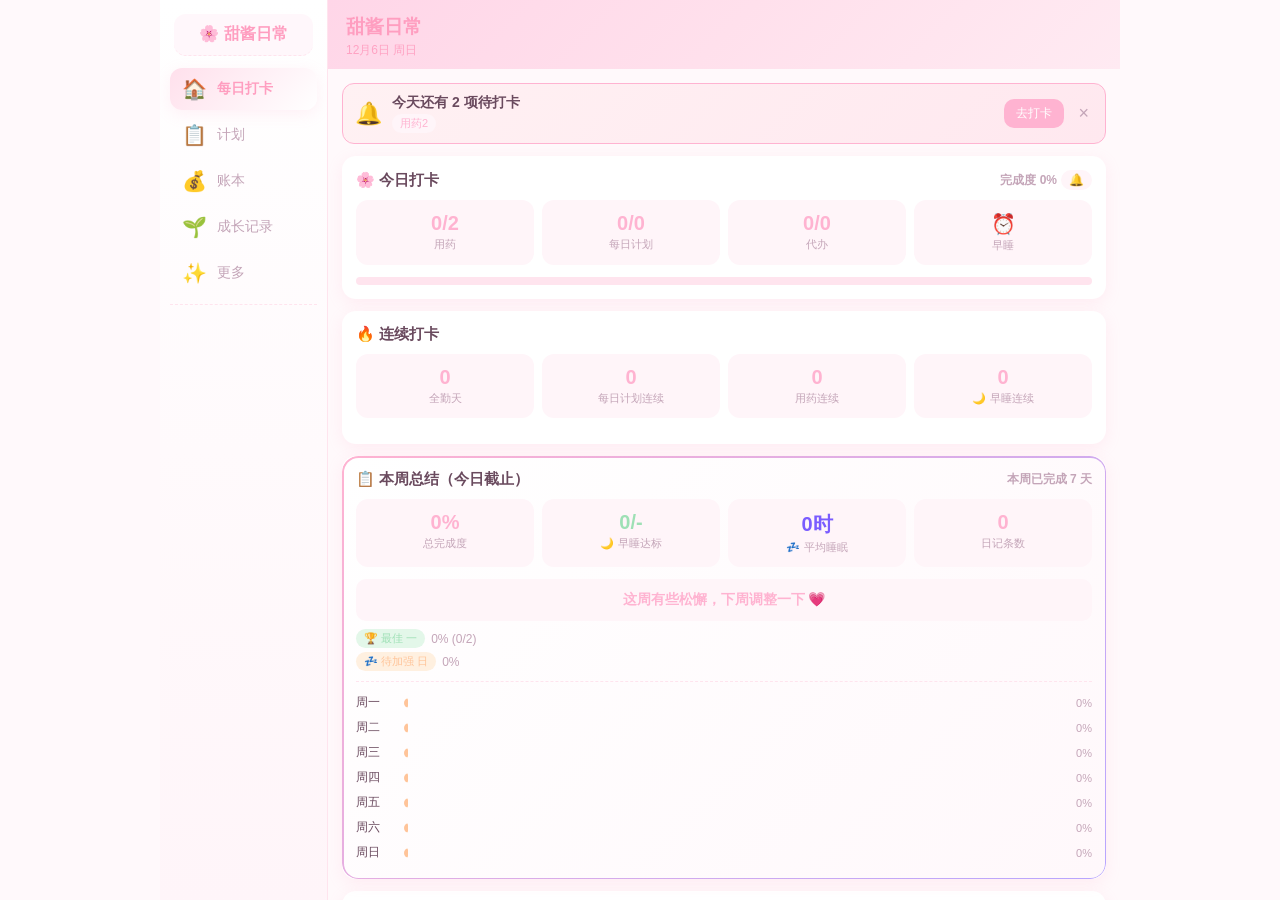
==== index.html @ 6d1933c9 "添加甜酱日常应用" ====
<!DOCTYPE html>
<html lang="zh-CN">
<head>
  <meta charset="UTF-8" />
  <meta name="viewport" content="width=device-width, initial-scale=1.0, maximum-scale=1.0, user-scalable=no, viewport-fit=cover" />
  <meta name="theme-color" content="#ff8fab" />
  <meta name="description" content="甜酱的日常记录：打卡、计划、记账、宝宝成长、出门清单、体重、衣物消耗品" />
  <link rel="manifest" href="data:application/manifest+json,eyJuYW1lIjogIueUnOmFseaXpeW4uCIsICJzaG9ydF9uYW1lIjogIueUnOmFsSIsICJkZXNjcmlwdGlvbiI6ICLnlJzphbHnmoTml6XluLjorrDlvZXvvJrmiZPljaHjgIHorqHliJLjgIHorrDotKbjgIHlrp3lrp3miJDplb/[base64]" />
  <meta name="apple-mobile-web-app-capable" content="yes" />
  <meta name="apple-mobile-web-app-status-bar-style" content="default" />
  <meta name="apple-mobile-web-app-title" content="甜酱日常" />
  <link rel="apple-touch-icon" href="[data-uri]" />
  <link rel="icon" type="image/png" sizes="32x32" href="[data-uri]" />
  <link rel="icon" type="image/png" sizes="192x192" href="[data-uri]" />
  <title>甜酱日常</title>
  <style>
:root {
  --pink: #ffb3d1;
  --pink-deep: #ff9ec0;
  --pink-light: #ffe0ec;
  --pink-soft: #fff5f9;
  --pink-mint: #fff7fb;
  --cream: #fff9fb;
  --text: #6a4a5e;
  --text-light: #c4a5b8;
  --border: #ffe4ee;
  --green: #9ee0b5;
  --orange: #ffc499;
  --red: #ffa6b4;
  --shadow: 0 4px 16px rgba(255, 158, 192, 0.14);
}

* {
  margin: 0;
  padding: 0;
  box-sizing: border-box;
  -webkit-tap-highlight-color: transparent;
}

html, body {
  height: 100%;
  font-family: -apple-system, BlinkMacSystemFont, "PingFang SC", "Microsoft YaHei", sans-serif;
  background: var(--cream);
  color: var(--text);
  font-size: 15px;
  -webkit-font-smoothing: antialiased;
}

#app {
  display: flex;
  flex-direction: row;
  height: 100vh;
  max-width: 960px;
  margin: 0 auto;
  background: var(--cream);
  position: relative;
}

/* 左侧导航 */
.side-nav {
  width: 168px;
  flex-shrink: 0;
  background: linear-gradient(180deg, #fff 0%, var(--pink-soft) 100%);
  border-right: 1px solid var(--border);
  display: flex;
  flex-direction: column;
  padding: 14px 10px 10px;
  overflow-y: auto;
}
.side-nav .nav-brand {
  font-size: 16px;
  font-weight: 700;
  color: var(--pink-deep);
  text-align: center;
  padding: 6px 0 12px;
  border-bottom: 1px dashed var(--border);
  margin-bottom: 8px;
  background: var(--pink-mint);
  border-radius: 12px;
  margin: 0 4px 12px;
  padding: 10px 6px;
}
.nav-item {
  background: none;
  border: none;
  padding: 11px 12px;
  display: flex;
  align-items: center;
  gap: 10px;
  color: var(--text-light);
  cursor: pointer;
  font-size: 14px;
  font-weight: 500;
  border-radius: 12px;
  transition: all 0.2s;
  text-align: left;
  width: 100%;
  margin-bottom: 4px;
}
.nav-item .nav-icon {
  font-size: 20px;
  line-height: 1;
  flex-shrink: 0;
}
.nav-item .nav-label { flex: 1; }
.nav-item:active { background: var(--pink-mint); }
.nav-item.active {
  color: var(--pink-deep);
  background: linear-gradient(135deg, var(--pink-light), #fff);
  box-shadow: var(--shadow);
  font-weight: 600;
}

/* 左侧二级导航（子目录） */
.sub-nav {
  margin-top: 6px;
  padding-top: 8px;
  border-top: 1px dashed var(--border);
}
.sub-nav-title {
  font-size: 10px;
  color: var(--text-light);
  padding: 4px 12px 6px;
  letter-spacing: 0.5px;
}
.sub-nav-item {
  background: none;
  border: none;
  padding: 8px 12px 8px 24px;
  display: flex;
  align-items: center;
  gap: 8px;
  color: var(--text-light);
  cursor: pointer;
  font-size: 13px;
  border-radius: 10px;
  transition: all 0.2s;
  text-align: left;
  width: 100%;
  margin-bottom: 2px;
}
.sub-nav-item .sn-icon { font-size: 16px; flex-shrink: 0; }
.sub-nav-item:active { background: var(--pink-mint); }
.sub-nav-item.active {
  color: var(--pink-deep);
  background: var(--pink-soft);
  font-weight: 600;
}
@media (max-width: 560px) {
  .sub-nav-item { flex-direction: column; padding: 6px 2px; font-size: 9px; text-align: center; justify-content: center; gap: 2px; }
  .sub-nav-item .sn-icon { font-size: 18px; }
}

/* 右侧主区 */
.main-wrap {
  flex: 1;
  display: flex;
  flex-direction: column;
  min-width: 0;
}

/* 顶部 */
.top-bar {
  padding: 14px 18px 10px;
  background: linear-gradient(135deg, #ffd6e8 0%, #ffe0ec 50%, #ffeaf2 100%);
  color: var(--pink-deep);
  flex-shrink: 0;
}
.top-bar h1 {
  font-size: 19px;
  font-weight: 600;
}
.top-bar .date {
  font-size: 12px;
  opacity: 0.92;
  margin-top: 2px;
}

/* 内容区 */
#content {
  flex: 1;
  overflow-y: auto;
  padding: 14px 14px 24px;
  -webkit-overflow-scrolling: touch;
}

/* 窄屏：左侧导航收窄为图标条 */
@media (max-width: 560px) {
  #app { flex-direction: row; }
  .side-nav { width: 64px; padding: 12px 6px; }
  .side-nav .nav-brand { font-size: 11px; padding: 8px 2px; }
  .nav-item { flex-direction: column; gap: 3px; padding: 8px 2px; font-size: 10px; text-align: center; justify-content: center; }
  .nav-item .nav-icon { font-size: 22px; }
  .nav-item .nav-label { width: 100%; text-align: center; font-size: 10px; }
}

/* 通用卡片 */
.card {
  background: #fff;
  border-radius: 14px;
  padding: 14px;
  margin-bottom: 12px;
  box-shadow: var(--shadow);
}
.card-title {
  font-size: 15px;
  font-weight: 600;
  margin-bottom: 10px;
  display: flex;
  align-items: center;
  justify-content: space-between;
}
.card-title .title-left {
  display: flex;
  align-items: center;
  gap: 6px;
}

/* 按钮 */
.btn {
  background: var(--pink);
  color: #fff;
  border: none;
  border-radius: 10px;
  padding: 9px 16px;
  font-size: 14px;
  cursor: pointer;
  font-weight: 500;
  transition: opacity 0.2s;
}
.btn:active { opacity: 0.8; }
.btn-sm {
  padding: 6px 12px;
  font-size: 12px;
}
.btn-ghost {
  background: var(--pink-soft);
  color: var(--pink);
}
.btn-danger {
  background: #fff0f0;
  color: var(--red);
}
.btn-block {
  width: 100%;
  padding: 11px;
  font-size: 15px;
}

/* 输入 */
.input, .select, .textarea {
  width: 100%;
  border: 1.5px solid var(--border);
  border-radius: 10px;
  padding: 9px 12px;
  font-size: 14px;
  background: #fff;
  color: var(--text);
  font-family: inherit;
}
.input:focus, .select:focus, .textarea:focus {
  outline: none;
  border-color: var(--pink);
}
.textarea { resize: none; min-height: 60px; }
.field { margin-bottom: 10px; }
.field label {
  display: block;
  font-size: 12px;
  color: var(--text-light);
  margin-bottom: 4px;
}
.row { display: flex; gap: 8px; }
.row > * { flex: 1; }

/* 打卡圆点 */
.check-grid {
  display: grid;
  grid-template-columns: repeat(2, 1fr);
  gap: 8px;
}
.check-item {
  display: flex;
  align-items: center;
  gap: 8px;
  padding: 10px;
  border-radius: 10px;
  background: var(--pink-soft);
  cursor: pointer;
  transition: background 0.2s;
}
.check-item.done {
  background: #e3f7e9;
}
.check-circle {
  width: 22px;
  height: 22px;
  border-radius: 50%;
  border: 2px solid var(--pink);
  display: flex;
  align-items: center;
  justify-content: center;
  flex-shrink: 0;
  color: #fff;
  font-size: 12px;
}
.check-item.done .check-circle {
  background: var(--green);
  border-color: var(--green);
}
.check-item .check-text {
  font-size: 13px;
}

/* 代办列表 */
.todo-item {
  display: flex;
  align-items: center;
  gap: 8px;
  padding: 9px 0;
  border-bottom: 1px solid var(--border);
}
.todo-item:last-child { border-bottom: none; }
.todo-item .checkbox {
  width: 20px;
  height: 20px;
  border-radius: 6px;
  border: 2px solid var(--border);
  flex-shrink: 0;
  cursor: pointer;
  display: flex;
  align-items: center;
  justify-content: center;
  color: #fff;
  font-size: 11px;
}
.todo-item.done .checkbox {
  background: var(--green);
  border-color: var(--green);
}
.todo-item .todo-text { flex: 1; font-size: 14px; }
.todo-item.done .todo-text {
  text-decoration: line-through;
  color: var(--text-light);
}
.todo-item .del-btn {
  background: none;
  border: none;
  color: var(--red);
  font-size: 16px;
  cursor: pointer;
  padding: 0 4px;
}

/* 统计条 */
.stat-row {
  display: flex;
  flex-wrap: wrap;
  gap: 8px;
  margin-bottom: 12px;
}
.stat-box {
  flex: 1 1 0;
  min-width: 70px;
  background: var(--pink-soft);
  border-radius: 12px;
  padding: 12px 8px;
  text-align: center;
}
.stat-box .num {
  font-size: 20px;
  font-weight: 700;
  color: var(--pink);
}
.stat-box .label {
  font-size: 11px;
  color: var(--text-light);
  margin-top: 2px;
}

/* 列表项 */
.list-item {
  position: relative;
  display: flex;
  align-items: center;
  gap: 10px;
  padding: 10px 0;
  border-bottom: 1px solid var(--border);
}
.list-item:last-child { border-bottom: none; }
.list-item img.thumb {
  width: 48px;
  height: 48px;
  border-radius: 8px;
  object-fit: cover;
  background: var(--border);
}
.list-item .item-main { flex: 1; min-width: 0; }
.list-item .item-title {
  font-size: 14px;
  font-weight: 500;
  overflow: hidden;
  text-overflow: ellipsis;
  white-space: nowrap;
}
.list-item .item-sub {
  font-size: 12px;
  color: var(--text-light);
  margin-top: 2px;
}
.list-item .item-right {
  text-align: right;
  font-size: 13px;
  font-weight: 600;
}

/* 子标签页 */
.sub-tabs {
  display: flex;
  flex-wrap: wrap;
  gap: 6px;
  margin-bottom: 12px;
  padding-bottom: 2px;
}
.sub-tab {
  background: #fff;
  border: 1.5px solid var(--border);
  border-radius: 20px;
  padding: 6px 14px;
  font-size: 13px;
  cursor: pointer;
  color: var(--text-light);
  transition: all 0.2s;
}
.sub-tab.active {
  background: var(--pink);
  color: #fff;
  border-color: var(--pink);
}

/* 空状态 */
.empty {
  text-align: center;
  padding: 30px 10px;
  color: var(--text-light);
  font-size: 13px;
}
.empty .emoji { font-size: 36px; display: block; margin-bottom: 8px; }

/* 浮动添加按钮 */
.fab {
  position: absolute;
  right: 16px;
  bottom: 20px;
  width: 50px;
  height: 50px;
  border-radius: 50%;
  background: linear-gradient(135deg, var(--pink), var(--pink-deep));
  color: #fff;
  border: none;
  font-size: 26px;
  box-shadow: 0 4px 14px rgba(255, 158, 192, 0.4);
  cursor: pointer;
  z-index: 10;
  display: flex;
  align-items: center;
  justify-content: center;
}

/* 弹窗 */
.modal-mask {
  position: fixed;
  inset: 0;
  background: rgba(0, 0, 0, 0.4);
  display: flex;
  align-items: flex-end;
  justify-content: center;
  z-index: 100;
  animation: fade 0.2s;
}
.modal {
  background: #fff;
  width: 100%;
  max-width: 480px;
  border-radius: 18px 18px 0 0;
  padding: 16px;
  max-height: 85vh;
  overflow-y: auto;
  animation: slideUp 0.25s;
}
.modal-head {
  display: flex;
  justify-content: space-between;
  align-items: center;
  margin-bottom: 12px;
}
.modal-head h3 { font-size: 16px; }
.modal-close {
  background: none;
  border: none;
  font-size: 22px;
  color: var(--text-light);
  cursor: pointer;
}
@keyframes fade { from { opacity: 0; } }
@keyframes slideUp { from { transform: translateY(100%); } }

/* 图片预览 */
.img-preview {
  width: 100%;
  border-radius: 10px;
  margin-top: 8px;
  max-height: 180px;
  object-fit: cover;
}
.img-grid {
  display: grid;
  grid-template-columns: repeat(3, 1fr);
  gap: 6px;
  margin-top: 8px;
}
.img-grid img {
  width: 100%;
  aspect-ratio: 1;
  object-fit: cover;
  border-radius: 8px;
}

/* 利润标签 */
.profit-pos { color: var(--green); }
.profit-neg { color: var(--red); }

/* 进度条 */
.progress-bar {
  height: 8px;
  background: var(--border);
  border-radius: 4px;
  overflow: hidden;
  margin-top: 6px;
}
.progress-fill {
  height: 100%;
  background: linear-gradient(90deg, var(--pink), #ffb3c6);
  border-radius: 4px;
  transition: width 0.3s;
}

/* 消耗品数量 */
.stock-low { color: var(--orange); }
.stock-empty { color: var(--red); }

/* 章节标题 */
.section-head {
  font-size: 13px;
  color: var(--text-light);
  margin: 4px 4px 8px;
  font-weight: 500;
}

/* tag */
.tag {
  display: inline-block;
  padding: 2px 8px;
  border-radius: 10px;
  font-size: 11px;
  background: var(--pink-soft);
  color: var(--pink);
}
.tag-green { background: #e3f7e9; color: var(--green); }
.tag-orange { background: #fff0e0; color: var(--orange); }
.tag-red { background: #ffe9e9; color: var(--red); }

/* 月历 */
.cal-head {
  display: flex;
  align-items: center;
  justify-content: space-between;
  margin-bottom: 12px;
}
.cal-title {
  font-size: 16px;
  font-weight: 600;
  display: flex;
  align-items: center;
}
.cal-nav {
  width: 36px;
  height: 36px;
  border-radius: 50%;
  border: 1.5px solid var(--border);
  background: #fff;
  font-size: 22px;
  color: var(--pink);
  cursor: pointer;
  line-height: 1;
  display: flex;
  align-items: center;
  justify-content: center;
}
.cal-nav:active { background: var(--pink-soft); }
.cal-grid {
  display: grid;
  grid-template-columns: repeat(7, 1fr);
  gap: 3px;
  margin-top: 8px;
}
.cal-wk {
  text-align: center;
  font-size: 11px;
  color: var(--text-light);
  padding: 4px 0;
  font-weight: 500;
}
.cal-wk:first-child,
.cal-wk:last-child {
  color: var(--pink);
}
.cal-cell {
  aspect-ratio: 1 / 1.15;
  border-radius: 8px;
  padding: 4px 5px;
  background: var(--pink-soft);
  cursor: pointer;
  display: flex;
  flex-direction: column;
  position: relative;
  overflow: hidden;
  transition: transform 0.15s;
}
.cal-cell:active { transform: scale(0.95); }
.cal-cell.empty {
  background: transparent;
  cursor: default;
}
.cal-cell.empty:active { transform: none; }
.cal-cell.today {
  background: var(--pink);
}
.cal-cell.today .cal-date { color: #fff; font-weight: 700; }
.cal-cell.today .cal-preview { color: rgba(255, 255, 255, 0.9); }
.cal-cell.today .cal-count { color: rgba(255, 255, 255, 0.95); }
.cal-cell.has-rec {
  box-shadow: inset 0 0 0 1.5px var(--pink);
}
.cal-cell.today.has-rec {
  box-shadow: inset 0 0 0 1.5px #fff;
}
.cal-date {
  font-size: 12px;
  font-weight: 600;
  color: var(--text);
}
.cal-preview {
  font-size: 10px;
  color: var(--text-light);
  margin-top: 2px;
  line-height: 1.2;
  overflow: hidden;
  text-overflow: ellipsis;
  display: -webkit-box;
  -webkit-line-clamp: 2;
  -webkit-box-orient: vertical;
}
.cal-count {
  position: absolute;
  bottom: 3px;
  right: 4px;
  font-size: 9px;
  color: var(--pink);
  background: rgba(255, 255, 255, 0.85);
  padding: 1px 5px;
  border-radius: 8px;
}
.cal-count.todo { color: var(--orange); }

/* 月历一览：日期小徽章 */
.cal-day-badge {
  width: 32px;
  height: 32px;
  border-radius: 50%;
  background: var(--pink);
  color: #fff;
  display: flex;
  align-items: center;
  justify-content: center;
  font-size: 13px;
  font-weight: 700;
  flex-shrink: 0;
}

/* ============ 图表 ============ */
.week-chart {
  margin-top: 12px;
}
.chart-grid {
  display: grid;
  grid-template-columns: repeat(7, 1fr);
  align-items: end;
  gap: 4px;
  padding: 8px 0 4px;
  min-height: 180px;
}
.chart-col {
  display: flex;
  flex-direction: column;
  align-items: center;
  gap: 3px;
}
.chart-bar-wrap {
  width: 100%;
  height: 130px;
  background: var(--bg);
  border-radius: 6px;
  display: flex;
  align-items: flex-end;
  justify-content: center;
  padding: 2px;
  overflow: hidden;
}
.chart-bar {
  width: 70%;
  background: linear-gradient(180deg, var(--pink) 0%, #ffb3c6 100%);
  border-radius: 5px 5px 3px 3px;
  min-height: 3px;
  transition: height 0.4s;
}
.chart-pct {
  font-size: 10px;
  font-weight: 600;
  line-height: 1;
}
.chart-label {
  font-size: 11px;
  color: var(--text);
  text-align: center;
  line-height: 1.2;
  font-weight: 500;
}
.chart-label span {
  color: var(--text-light);
  font-weight: 400;
  font-size: 10px;
}
.chart-legend {
  display: flex;
  flex-wrap: wrap;
  gap: 10px;
  margin-top: 10px;
  padding: 8px 4px 0;
  border-top: 1px dashed var(--border);
}
.legend-item {
  display: flex;
  align-items: center;
  gap: 5px;
  font-size: 11px;
  color: var(--text-light);
}
.legend-item i {
  width: 10px;
  height: 10px;
  border-radius: 3px;
  display: inline-block;
}
/* 周详细进度 */
.week-detail {
  margin-top: 14px;
  padding-top: 10px;
  border-top: 1px solid var(--border);
}
.wd-row {
  display: flex;
  align-items: center;
  gap: 8px;
  padding: 6px 0;
}
.wd-date {
  width: 72px;
  font-size: 12px;
  color: var(--text-light);
  flex-shrink: 0;
}
.wd-bars {
  flex: 1;
  display: flex;
  flex-direction: column;
  gap: 3px;
}
.wd-seg {
  position: relative;
  height: 14px;
  background: var(--bg);
  border-radius: 4px;
  overflow: visible;
}
.wd-seg i {
  position: absolute;
  left: 0;
  top: 0;
  height: 100%;
  display: block;
  border-radius: 4px;
  min-width: 8px;
  opacity: 0.85;
}
.wd-seg span {
  position: absolute;
  left: 100%;
  top: -1px;
  font-size: 10px;
  color: var(--text-light);
  padding-left: 6px;
  white-space: nowrap;
  line-height: 16px;
}

/* ============ 提醒条 ============ */
.remind-banner {
  background: linear-gradient(135deg, #fff1f3, #ffe8ef);
  border: 1.5px solid var(--pink);
  border-radius: 12px;
  padding: 10px 12px;
  margin-bottom: 12px;
  animation: bannerIn 0.35s ease;
}
@keyframes bannerIn {
  from { transform: translateY(-8px); opacity: 0; }
  to { transform: translateY(0); opacity: 1; }
}
.remind-head {
  display: flex;
  align-items: center;
  gap: 10px;
}
.remind-icon {
  font-size: 22px;
  flex-shrink: 0;
}
.remind-txt {
  flex: 1;
  font-size: 13px;
  color: var(--text);
  min-width: 0;
}
.remind-txt b {
  font-size: 14px;
}

/* ============ 早睡卡片 ============ */
.sleep-card {
  background: linear-gradient(135deg, #fff 0%, #f9f5ff 100%);
}
.sleep-row {
  display: grid;
  grid-template-columns: 1fr auto 1fr;
  gap: 8px;
  align-items: center;
  margin: 6px 0 12px;
}
.sleep-box {
  background: var(--bg);
  border-radius: 12px;
  padding: 12px 8px;
  text-align: center;
  border: 1.5px solid var(--border);
}
.sleep-box.sleep-good {
  background: #e9f9ef;
  border-color: var(--green);
}
.sleep-box.sleep-bad {
  background: #ffebeb;
  border-color: var(--red);
}
.sleep-box.sleep-empty {
  background: repeating-linear-gradient(135deg, var(--bg), var(--bg) 6px, #fff4fa 6px, #fff4fa 12px);
  border-style: dashed;
}
.sleep-label {
  font-size: 11px;
  color: var(--text-light);
}
.sleep-time {
  font-size: 24px;
  font-weight: 700;
  color: var(--pink);
  letter-spacing: 0.5px;
  margin: 2px 0;
  font-variant-numeric: tabular-nums;
}
.sleep-good .sleep-time { color: var(--green); }
.sleep-bad .sleep-time { color: var(--red); }
.sleep-empty .sleep-time { color: var(--text-light); font-size: 16px; font-weight: 500; }
.sleep-sub {
  font-size: 11px;
  color: var(--text-light);
}
.sleep-arrow {
  color: var(--pink);
  font-size: 20px;
  font-weight: 700;
}
.sleep-actions {
  display: flex;
  flex-wrap: wrap;
  gap: 6px;
  justify-content: center;
}
.sleep-streak {
  margin-top: 12px;
  padding: 10px;
  background: linear-gradient(135deg, #f4efff, #fff1f3);
  border-radius: 10px;
  text-align: center;
  font-size: 13px;
  font-weight: 600;
  color: #7a5cff;
}
.section-head {
  font-size: 12px;
  color: var(--text-light);
  margin: 10px 2px 6px;
  font-weight: 600;
  padding-left: 4px;
  border-left: 3px solid var(--pink);
}

/* ============ Toast ============ */
#toastBox {
  position: fixed;
  left: 50%;
  top: 90px;
  transform: translateX(-50%);
  z-index: 99999;
  display: flex;
  flex-direction: column;
  gap: 6px;
  pointer-events: none;
}
.toast {
  background: rgba(0,0,0,0.78);
  color: #fff;
  padding: 10px 18px;
  border-radius: 999px;
  font-size: 13px;
  box-shadow: 0 6px 18px rgba(0,0,0,0.18);
  animation: toastIn 0.28s ease;
  white-space: nowrap;
}
.toast.toast-out {
  animation: toastOut 0.3s forwards;
}
@keyframes toastIn {
  from { opacity: 0; transform: translateY(-6px); }
  to { opacity: 1; transform: translateY(0); }
}
@keyframes toastOut {
  to { opacity: 0; transform: translateY(-6px); }
}

/* select 样式 */
.select {
  width: 100%;
  border: 1.5px solid var(--border);
  border-radius: 10px;
  padding: 9px 12px;
  background: #fff;
  font-size: 14px;
  outline: none;
  -webkit-appearance: none;
}

/* ============ 周总结卡片 ============ */
.week-summary-card {
  background: linear-gradient(135deg, #fff 0%, #fff8fb 100%);
  position: relative;
}
.week-summary-card::before {
  content: '';
  position: absolute;
  inset: 0;
  border-radius: 16px;
  padding: 1.5px;
  background: linear-gradient(135deg, var(--pink), #b7a6ff);
  -webkit-mask: linear-gradient(#fff 0 0) content-box, linear-gradient(#fff 0 0);
  -webkit-mask-composite: xor;
  mask-composite: exclude;
  pointer-events: none;
}
.week-praise {
  text-align: center;
  padding: 12px 8px;
  margin: 8px 0;
  font-size: 14px;
  font-weight: 600;
  color: var(--pink);
  background: var(--pink-soft);
  border-radius: 10px;
}
.week-best, .week-worst {
  font-size: 12px;
  margin: 4px 0;
  display: flex;
  align-items: center;
  gap: 6px;
  color: var(--text-light);
}
.week-rank-list {
  margin-top: 10px;
  padding-top: 8px;
  border-top: 1px dashed var(--border);
}
.wr-item {
  display: flex;
  align-items: center;
  gap: 8px;
  padding: 4px 0;
}
.wr-wd {
  width: 40px;
  font-size: 12px;
  color: var(--text);
  flex-shrink: 0;
}
.wr-bar-wrap {
  flex: 1;
  height: 10px;
  background: var(--bg);
  border-radius: 5px;
  overflow: hidden;
}
.wr-bar {
  height: 100%;
  border-radius: 5px;
  transition: width 0.4s;
  min-width: 4px;
}
.wr-pct {
  width: 38px;
  text-align: right;
  font-size: 11px;
  color: var(--text-light);
  font-variant-numeric: tabular-nums;
}

/* ============ 图片预览容器 ============ */
.img-preview {
  min-height: 0;
}
.img-preview:empty { display: none; }
.img-preview img {
  width: 100%;
  max-height: 200px;
  object-fit: contain;
  border-radius: 10px;
  border: 1px solid var(--border);
}

/* ============ 消耗品按地点分组 ============ */
.loc-group {
  margin-bottom: 14px;
}
.loc-group:last-child { margin-bottom: 0; }
.loc-head {
  font-size: 13px;
  font-weight: 600;
  color: var(--text);
  padding: 8px 10px;
  background: var(--pink-soft);
  border-radius: 10px;
  margin-bottom: 6px;
  display: flex;
  align-items: center;
  gap: 6px;
}
.loc-count {
  font-size: 11px;
  font-weight: 400;
  color: var(--text-light);
}

/* ============ 拉屎记录月历 ============ */
.poop-card { background: linear-gradient(135deg, #fff 0%, #fffaf0 100%); }
.poop-quick {
  margin: 10px 0;
  padding: 10px;
  background: var(--pink-soft);
  border-radius: 12px;
}
.poop-today-info {
  font-size: 13px;
  color: var(--text);
  margin-bottom: 8px;
  text-align: center;
  font-weight: 500;
}
.poop-cell {
  background: #fff8e8;
}
.poop-cell.has-rec {
  box-shadow: inset 0 0 0 1.5px var(--orange);
}
.poop-cell.today.has-rec {
  box-shadow: inset 0 0 0 1.5px #fff;
}
.poop-shape-mini {
  font-size: 12px;
  text-align: center;
  margin-top: 1px;
}

/* 三宫格统计行兼容 */
.stat-row .stat-box .num { word-break: break-all; }

/* ============ 体重记录 ============ */
.weight-today-diff {
  display: flex;
  align-items: center;
  gap: 10px;
  padding: 10px 12px;
  background: var(--pink-soft);
  border-radius: 12px;
  margin: 8px 0;
  font-size: 13px;
  font-weight: 500;
}
.weight-today-diff .diff-hint {
  font-size: 11px;
  color: var(--text-light);
  font-weight: 400;
  margin-left: auto;
}
.weight-day-row {
  display: flex;
  align-items: center;
  gap: 8px;
  padding: 10px 0;
  border-bottom: 1px solid var(--border);
  flex-wrap: wrap;
}
.weight-day-row:last-child { border-bottom: none; }
.wd-date {
  font-size: 13px;
  font-weight: 600;
  color: var(--text);
  width: 100%;
  margin-bottom: 4px;
}
.wd-vals {
  display: flex;
  align-items: center;
  gap: 8px;
  flex: 1;
  flex-wrap: wrap;
}
.wd-val {
  font-size: 13px;
  padding: 3px 8px;
  border-radius: 8px;
  background: var(--pink-mint);
  color: var(--text);
}
.wd-val.morning { background: #fff4e0; color: #b8761a; }
.wd-val.evening { background: #f0e8fb; color: #7b4ca0; }
.wd-diff { font-size: 13px; font-weight: 600; }
.wd-note { font-size: 11px; color: var(--text-light); width: 100%; }
.wd-del { display: flex; gap: 4px; }

/* 体重曲线图 */
.weight-chart {
  margin: 10px 0;
  padding: 12px;
  background: var(--pink-soft);
  border-radius: 14px;
}
.chart-title {
  font-size: 14px;
  font-weight: 600;
  color: var(--pink-deep);
  margin-bottom: 8px;
}
.chart-legend {
  display: flex;
  gap: 12px;
  font-size: 11px;
  color: var(--text-light);
  margin-bottom: 6px;
}
.lg-item { display: flex; align-items: center; gap: 4px; }
.lg-dot { width: 8px; height: 8px; border-radius: 50%; display: inline-block; }
.chart-svg { width: 100%; height: auto; display: block; }
.chart-empty {
  text-align: center;
  font-size: 12px;
  color: var(--text-light);
  padding: 16px;
  background: var(--pink-soft);
  border-radius: 12px;
  margin: 8px 0;
}

/* ============ 数据管理 ============ */
.data-stats {
  display: grid;
  grid-template-columns: repeat(2, 1fr);
  gap: 8px;
}
.data-stat {
  display: flex;
  align-items: center;
  gap: 8px;
  padding: 8px 10px;
  background: var(--pink-soft);
  border-radius: 10px;
  font-size: 13px;
}
.ds-icon { font-size: 18px; flex-shrink: 0; }
.ds-label { color: var(--text-light); flex: 1; font-size: 12px; }
.ds-num { font-weight: 600; color: var(--pink-deep); font-size: 13px; }
.data-actions { display: flex; flex-direction: column; gap: 8px; margin-bottom: 10px; }
.data-tip {
  font-size: 12px;
  color: var(--text-light);
  background: var(--pink-mint);
  padding: 10px 12px;
  border-radius: 10px;
  line-height: 1.5;
}

/* ============ 突发奇想/生活tips ============ */
.tips-card.tips-sudden {
  background: linear-gradient(135deg, #fff 0%, #fff8e8 100%);
}
.tips-card.tips-life {
  background: linear-gradient(135deg, #fff 0%, #f0faf3 100%);
}
.tips-input-row {
  display: flex;
  gap: 8px;
  align-items: center;
}
.tips-input { flex: 1; }
.tips-input-row .btn { flex-shrink: 0; }
.tips-list { display: flex; flex-direction: column; gap: 8px; }
.tip-item {
  background: #fff;
  border-radius: 12px;
  padding: 12px 14px;
  box-shadow: var(--shadow);
  border-left: 3px solid var(--pink);
}
.tip-item.tip-sudden {
  border-left-color: #ffb946;
  background: linear-gradient(135deg, #fff 0%, #fffdf5 100%);
}
.tip-item.tip-life {
  border-left-color: var(--green);
  background: linear-gradient(135deg, #fff 0%, #f7fff9 100%);
}
.tip-text {
  font-size: 14px;
  color: var(--text);
  line-height: 1.5;
  margin-bottom: 8px;
  word-break: break-word;
  white-space: pre-wrap;
}
.tip-meta {
  display: flex;
  justify-content: space-between;
  align-items: center;
  font-size: 11px;
  color: var(--text-light);
}
.tip-date { opacity: 0.8; }
.tip-actions { display: flex; gap: 6px; }
.count-badge {
  font-size: 11px;
  color: var(--pink-deep);
  background: var(--pink-soft);
  padding: 2px 8px;
  border-radius: 10px;
}

/* ============ 待购物清单 ============ */
.shop-card {
  background: linear-gradient(135deg, #fff 0%, #fff5f9 100%);
}
.shop-section { margin-bottom: 12px; }
.shop-section-title {
  font-size: 13px;
  font-weight: 600;
  color: var(--pink-deep);
  margin: 8px 0 6px;
  padding-bottom: 4px;
  border-bottom: 1px dashed var(--border);
}
.shop-section.shop-done .shop-section-title { color: var(--text-light); }
.shop-group {
  margin-bottom: 8px;
  background: var(--pink-soft);
  border-radius: 10px;
  padding: 8px 10px;
}
.shop-group-head {
  display: flex;
  justify-content: space-between;
  font-size: 12px;
  font-weight: 600;
  color: var(--pink-deep);
  margin-bottom: 6px;
}
.shop-group-cnt {
  background: #fff;
  color: var(--pink);
  padding: 1px 7px;
  border-radius: 8px;
  font-size: 11px;
}
.shop-item {
  display: flex;
  align-items: center;
  gap: 8px;
  padding: 8px 10px;
  background: #fff;
  border-radius: 10px;
  margin-bottom: 6px;
}
.shop-item-done .shop-name {
  text-decoration: line-through;
  color: var(--text-light);
}
.shop-check {
  display: flex;
  align-items: center;
  gap: 8px;
  flex: 1;
  cursor: pointer;
  font-size: 14px;
}
.shop-check input[type="checkbox"] {
  width: 18px;
  height: 18px;
  accent-color: var(--pink);
  flex-shrink: 0;
}
.shop-name { color: var(--text); flex: 1; word-break: break-word; }
.shop-qty {
  font-size: 12px;
  color: var(--pink-deep);
  background: var(--pink-soft);
  padding: 1px 6px;
  border-radius: 6px;
}
.shop-shop {
  font-size: 11px;
  color: var(--text-light);
}
.shop-item-actions { display: flex; gap: 4px; flex-shrink: 0; }

/* ============ 过期提醒 ============ */
.expire-summary {
  display: flex;
  flex-wrap: wrap;
  gap: 6px;
  padding: 8px 10px;
  margin: 0 0 10px;
  background: #fffaf0;
  border-radius: 10px;
}
.exp-badge {
  padding: 4px 10px;
  border-radius: 8px;
  font-size: 12px;
  font-weight: 600;
}
.exp-badge.exp-expired {
  background: #fff0f0;
  color: var(--red);
}
.exp-badge.exp-warn {
  background: #fff4e0;
  color: #e08800;
}
.exp-tag {
  display: inline-block;
  margin-left: 6px;
  padding: 1px 6px;
  border-radius: 6px;
  font-size: 11px;
  font-weight: 600;
  vertical-align: middle;
}
.exp-tag.exp-expired {
  background: var(--red);
  color: #fff;
}
.exp-tag.exp-warn {
  background: #ffb946;
  color: #fff;
}

/* ============ 宝宝成长 图片/视频 ============ */
.baby-item {
  flex-direction: column;
  align-items: flex-start;
}
.baby-item .item-col-actions {
  position: absolute;
  top: 8px;
  right: 8px;
  display: flex;
  gap: 4px;
}
.baby-media-row {
  display: grid;
  grid-template-columns: repeat(3, 1fr);
  gap: 6px;
  margin-top: 8px;
}
.baby-media-thumb {
  position: relative;
  width: 100%;
  padding-bottom: 100%;
  border-radius: 8px;
  overflow: hidden;
  background: var(--pink-soft);
  cursor: pointer;
}
.baby-media-thumb img,
.baby-media-thumb video {
  position: absolute;
  inset: 0;
  width: 100%;
  height: 100%;
  object-fit: cover;
  display: block;
}
.baby-media-thumb.is-video::after,
.baby-media-thumb .play-overlay {
  content: '';
  position: absolute;
  inset: 0;
  display: flex;
  align-items: center;
  justify-content: center;
  font-size: 22px;
  color: #fff;
  text-shadow: 0 1px 3px rgba(0,0,0,0.35);
  pointer-events: none;
}
.play-overlay.small { font-size: 14px; }
/* 弹窗里的媒体选择 */
.media-picker {
  display: flex;
  align-items: center;
  gap: 8px;
  flex-wrap: wrap;
}
.media-pick-btn {
  display: inline-flex;
  align-items: center;
  gap: 4px;
  padding: 8px 14px;
  background: var(--pink-soft);
  color: var(--pink-deep);
  border-radius: 10px;
  font-size: 13px;
  font-weight: 500;
  cursor: pointer;
}
.media-pick-btn:active { opacity: 0.7; }
.media-tip {
  font-size: 11px;
  color: var(--text-light);
}
.media-draft-list {
  display: grid;
  grid-template-columns: repeat(4, 1fr);
  gap: 6px;
  margin-top: 8px;
}
.media-draft-item {
  position: relative;
  width: 100%;
  padding-bottom: 100%;
  border-radius: 8px;
  overflow: hidden;
  background: var(--pink-soft);
}
.media-draft-item img,
.media-draft-video-wrap video {
  position: absolute;
  inset: 0;
  width: 100%;
  height: 100%;
  object-fit: cover;
  display: block;
}
.media-draft-video-wrap {
  position: absolute;
  inset: 0;
}
.media-del-btn {
  position: absolute;
  top: 2px;
  right: 2px;
  width: 20px;
  height: 20px;
  border: none;
  background: rgba(0,0,0,0.55);
  color: #fff;
  border-radius: 50%;
  font-size: 12px;
  line-height: 1;
  cursor: pointer;
  z-index: 2;
}
/* 大图/视频预览 */
.media-view {
  position: relative;
  width: 100%;
  height: 80vh;
  display: flex;
  align-items: center;
  justify-content: center;
  background: #000;
  border-radius: 12px;
  overflow: hidden;
}
.media-view img,
.media-view video {
  max-width: 100%;
  max-height: 100%;
  object-fit: contain;
  background: #000;
}
.big-close {
  position: absolute;
  top: 10px;
  right: 10px;
  width: 36px;
  height: 36px;
  border-radius: 50%;
  background: rgba(0,0,0,0.6);
  color: #fff;
  border: none;
  font-size: 22px;
  line-height: 1;
  cursor: pointer;
  z-index: 3;
}

  </style>
</head>
<body>
  <div id="app">
    <nav class="side-nav">
      <div class="nav-brand">🌸 甜酱日常</div>
      <button class="nav-item active" data-tab="home"><span class="nav-icon">🏠</span><span class="nav-label">每日打卡</span></button>
      <button class="nav-item" data-tab="plan"><span class="nav-icon">📋</span><span class="nav-label">计划</span></button>
      <button class="nav-item" data-tab="account"><span class="nav-icon">💰</span><span class="nav-label">账本</span></button>
      <button class="nav-item" data-tab="growth"><span class="nav-icon">🌱</span><span class="nav-label">成长记录</span></button>
      <button class="nav-item" data-tab="more"><span class="nav-icon">✨</span><span class="nav-label">更多</span></button>
      <div id="subNav" class="sub-nav"></div>
    </nav>
    <div class="main-wrap">
      <header class="top-bar"><h1 id="pageTitle">甜酱日常</h1><div class="date" id="todayDate"></div></header>
      <main id="content"></main>
    </div>
  </div>
  <div id="modalRoot"></div>
  <script>
/* ========= 甜酱日常 - 数据与逻辑 ========= */

// ---------- 存储辅助 ----------
const DB = {
  get(key, def = null) {
    try {
      const v = localStorage.getItem('tj_' + key);
      return v ? JSON.parse(v) : def;
    } catch (e) { return def; }
  },
  set(key, val) {
    localStorage.setItem('tj_' + key, JSON.stringify(val));
  }
};

// ---------- 日期工具 ----------
const D = {
  today() {
    const d = new Date();
    return d.getFullYear() + '-' + String(d.getMonth() + 1).padStart(2, '0') + '-' + String(d.getDate()).padStart(2, '0');
  },
  fmt(dateStr) {
    if (!dateStr) return '';
    const d = new Date(dateStr.replace(/-/g, '/'));
    const w = ['日', '一', '二', '三', '四', '五', '六'][d.getDay()];
    return (d.getMonth() + 1) + '月' + d.getDate() + '日 周' + w;
  },
  now() { return new Date().toISOString().slice(0, 16).replace('T', ' '); },
  // 取相对今天 offset 天的日期字符串 (0=今天, -1=昨天, 1=明天)
  offset(offset) {
    const d = new Date();
    d.setDate(d.getDate() + offset);
    return d.getFullYear() + '-' + String(d.getMonth() + 1).padStart(2, '0') + '-' + String(d.getDate()).padStart(2, '0');
  },
  // 取某天是周几(数字)
  wd(dateStr) {
    const d = new Date(dateStr.replace(/-/g, '/'));
    return ['日', '一', '二', '三', '四', '五', '六'][d.getDay()];
  }
};

// ---------- 数据模型 ----------
const Store = {
  // 每日数据: { '2026-01-01': { todos:[{id,text,done}], meds:{name:bool}, routine:{rid:bool}, calories:{records:[]}, notes:[{id,text,time}] } }
  getDay(date) {
    const days = DB.get('days', {});
    return days[date] || { todos: [], meds: {}, routine: {}, calories: { records: [] }, notes: [] };
  },
  setDay(date, data) {
    const days = DB.get('days', {});
    days[date] = data;
    DB.set('days', days);
  },
  // 每周代办
  getWeekly() { return DB.get('weekly', []); },
  setWeekly(v) { DB.set('weekly', v); },
  // 每月计划
  getMonthly() { return DB.get('monthly', []); },
  setMonthly(v) { DB.set('monthly', v); },
  // 用药清单设置
  getMedList() { return DB.get('medList', ['维生素', '钙片']); },
  setMedList(v) { DB.set('medList', v); },
  // 记账
  getAccounts() { return DB.get('accounts', []); },
  setAccounts(v) { DB.set('accounts', v); },
  // 买卖差价
  getTrades() { return DB.get('trades', []); },
  setTrades(v) { DB.set('trades', v); },
  // 宝宝成长
  getBaby() { return DB.get('baby', []); },
  setBaby(v) { DB.set('baby', v); },
  // 体重: [{id, date, weight, timeOfDay:'morning'|'evening', note}]
  getWeights() { return DB.get('weights', []); },
  setWeights(v) { DB.set('weights', v); },
  getWeightsByDate(date) {
    const list = Store.getWeights().filter(w => w.date === date);
    return {
      morning: list.find(w => w.timeOfDay === 'morning'),
      evening: list.find(w => w.timeOfDay === 'evening'),
      any: list[0]
    };
  },
  // 出门清单 { name: [items] }
  getBags() { return DB.get('bags', {}); },
  setBags(v) { DB.set('bags', v); },
  // 分享
  getShares() { return DB.get('shares', []); },
  setShares(v) { DB.set('shares', v); },
  // 衣物
  getClothes() { return DB.get('clothes', []); },
  setClothes(v) { DB.set('clothes', v); },
  // 消耗品
  getConsumables() { return DB.get('consumables', []); },
  setConsumables(v) { DB.set('consumables', v); },
  // 每日固定例行事项 (要完成计划)
  getRoutine() { return DB.get('routine', []); },
  setRoutine(v) { DB.set('routine', v); },
  // 早睡目标时间 "HH:MM"，默认 23:00
  getSleepTarget() { return DB.get('sleepTarget', '23:00'); },
  setSleepTarget(v) { DB.set('sleepTarget', v); },
  // 早睡记录: [{id, date, time(入睡), wake(起床), target, achieved, duration}] 每天一条
  getSleepList() { return DB.get('sleepList', []); },
  setSleepList(v) { DB.set('sleepList', v); },
  getSleepBy(date) { return Store.getSleepList().find(s => s.date === date) || null; },
  setSleepOne(rec) {
    const list = Store.getSleepList();
    const i = list.findIndex(s => s.date === rec.date);
    if (i >= 0) list[i] = rec; else list.push(rec);
    Store.setSleepList(list);
  },
  // 宝宝睡眠: [{id, date, sleep(入睡), wake(起床), duration, note}]
  getBabySleep() { return DB.get('babySleep', []); },
  setBabySleep(v) { DB.set('babySleep', v); },
  getBabySleepBy(date) { return Store.getBabySleep().find(s => s.date === date) || null; },
  setBabySleepOne(rec) {
    const list = Store.getBabySleep();
    const i = list.findIndex(s => s.date === rec.date);
    if (i >= 0) list[i] = rec; else list.push(rec);
    Store.setBabySleep(list);
  },
  // 账本管理: [{id, name, type:'total'|'sub'}] 总账本只能一个
  getLedgers() { return DB.get('ledgers', [{ id: 'total', name: '总账本', type: 'total' }]); },
  setLedgers(v) { DB.set('ledgers', v); },
  // 拉屎记录: [{id, date, count, time, shape, color, note}] shape:1硬/2正常/3软/4稀 color:1棕/2深/3黑/4黄
  getPoops() { return DB.get('poops', []); },
  setPoops(v) { DB.set('poops', v); },
  getPoopBy(date) { return Store.getPoops().find(p => p.date === date) || null; },
  setPoopOne(rec) {
    const list = Store.getPoops();
    const i = list.findIndex(p => p.date === rec.date);
    if (i >= 0) list[i] = rec; else list.push(rec);
    Store.setPoops(list);
  },
  // 突发奇想小tips
  getTipsSudden() { return DB.get('tipsSudden', []); },
  setTipsSudden(v) { DB.set('tipsSudden', v); },
  // 生活小tips
  getTipsLife() { return DB.get('tipsLife', []); },
  setTipsLife(v) { DB.set('tipsLife', v); },
  // 待购物清单
  getShop() { return DB.get('shop', []); },
  setShop(v) { DB.set('shop', v); }
};

// ---------- 早睡辅助 ----------
// 判断实际睡觉时间 HH:MM 是否早于目标；凌晨0:00~6:00视为前一晚的延伸（即>目标通常意味着熬夜）
function isEarlySleep(targetHHMM, actualHHMM) {
  if (!actualHHMM) return false;
  const [th, tm] = targetHHMM.split(':').map(Number);
  const [ah, am] = actualHHMM.split(':').map(Number);
  const tMin = th * 60 + tm;
  let aMin = ah * 60 + am;
  // 如果实际时间在 00:00~06:00 之间，等价于前一晚的 +1440 分钟
  if (aMin < 6 * 60) aMin += 24 * 60;
  return aMin <= tMin;
}
// 连续早睡天数（从昨天开始往前数，今天可能还没睡，不算）
function sleepStreakDays() {
  const list = Store.getSleepList();
  const map = {};
  list.forEach(s => { if (s.achieved) map[s.date] = true; });
  let streak = 0;
  for (let i = -1; i > -366; i--) {
    const ds = D.offset(i);
    if (map[ds]) streak++;
    else break;
  }
  return streak;
}
// 生成默认早睡时间：如果当前时<6，那应该是昨天的记录（凌晨打卡），否则今天
function sleepDateForNow() {
  const n = new Date();
  const h = n.getHours();
  if (h < 6) return D.offset(-1); // 凌晨=前一晚
  return D.today();
}
// 当前时间 HH:MM
function nowHHMM() {
  const n = new Date();
  return String(n.getHours()).padStart(2, '0') + ':' + String(n.getMinutes()).padStart(2, '0');
}
// 计算入睡时间 sleepHHMM -> 起床时间 wakeHHMM 的睡眠时长（小时，0.5 步进）
// 假设跨夜：sleep > wake 表示跨天（例如 23:00 -> 06:30）
function sleepDurationHours(sleepHHMM, wakeHHMM) {
  if (!sleepHHMM || !wakeHHMM) return 0;
  let [sh, sm] = sleepHHMM.split(':').map(Number);
  let [wh, wm] = wakeHHMM.split(':').map(Number);
  let sMin = sh * 60 + sm;
  let wMin = wh * 60 + wm;
  // 若起床早于入睡，假设跨夜
  if (wMin <= sMin) wMin += 24 * 60;
  const mins = wMin - sMin;
  return Math.round(mins / 30 * 0.5 * 10) / 10; // 0.5 步进
}
// 睡眠时长格式化 7.5 -> "7时30分"
function fmtDuration(hours) {
  if (!hours && hours !== 0) return '--';
  const h = Math.floor(hours);
  const m = Math.round((hours - h) * 60);
  if (m === 0) return h + '时';
  return h + '时' + m + '分';
}

// ---------- 当前状态 ----------
let currentTab = 'home';
let subTab = {};
let chartRange = 7;       // 周图表范围
let reminderShown = null; // 今日提醒是否展示过的日期
let notifyTimer = null;   // 定时提醒定时器

// ---------- 统计工具 ----------
// 计算某天三模块的完成率 {medPct, routinePct, todoPct, overall, tasksTotal, tasksDone}
// routine 空的话不算
function dailyStats(dateStr) {
  const day = Store.getDay(dateStr);
  const medList = Store.getMedList();
  const routine = Store.getRoutine();
  const meds = day.meds || {};
  const rMap = day.routine || {};
  const todos = day.todos || [];
  const medDone = medList.filter(m => meds[m]).length;
  const rDone = routine.filter(r => rMap[r.id]).length;
  const tDone = todos.filter(t => t.done).length;
  // 早睡：若当天有记录则算一项
  const sleepRec = Store.getSleepBy(dateStr);
  const sleepHas = !!sleepRec;
  const sleepOK = sleepHas ? (sleepRec.achieved ? 1 : 0) : 0;
  let sleepTotal = sleepHas ? 1 : 0;
  // 如果是今天，还没到18点且没打卡，不计入分母（还没到睡的时候）
  if (dateStr === D.today() && !sleepHas && new Date().getHours() < 18) sleepTotal = 0;

  const tasksTotal = medList.length + routine.length + todos.length + sleepTotal;
  const tasksDone = medDone + rDone + tDone + sleepOK;
  return {
    medPct: medList.length ? medDone / medList.length : null,
    routinePct: routine.length ? rDone / routine.length : null,
    todoPct: todos.length ? tDone / todos.length : null,
    sleepPct: sleepHas ? (sleepOK ? 100 : 0) : null,
    overall: tasksTotal ? tasksDone / tasksTotal : 0,
    tasksTotal, tasksDone,
    medDone, rDone, tDone
  };
}
// 计算连续完成天数（从今天往前数，routine 全勤天数；today 不完整也视为算）
// 另外返回各单项的连续天数
function streakStats() {
  const routine = Store.getRoutine();
  const medList = Store.getMedList();
  const result = {
    routineFull: 0,   // 例行全勤连续天数
    medFull: 0,       // 用药全勤连续
    overallFull: 0,   // 当天有设置的三模块全部完成
    perRoutine: {}    // 每个例行单项连续: {id: days}
  };
  if (routine.length) {
    routine.forEach(r => result.perRoutine[r.id] = 0);
  }
  // 往回最多查 365 天
  for (let i = 0; i < 365; i++) {
    const ds = D.offset(-i);
    const s = dailyStats(ds);
    // 例行全勤
    if (routine.length && s.routinePct !== null) {
      if (s.routinePct >= 1) result.routineFull++;
      else break;
    }
  }
  // 单项连续（仅例行）
  if (routine.length) {
    routine.forEach(r => {
      for (let i = 0; i < 365; i++) {
        const ds = D.offset(-i);
        const day = Store.getDay(ds);
        if ((day.routine || {})[r.id]) result.perRoutine[r.id]++;
        else break;
      }
    });
  }
  // 用药全勤连续
  if (medList.length) {
    for (let i = 0; i < 365; i++) {
      const ds = D.offset(-i);
      const s = dailyStats(ds);
      if (s.medPct !== null && s.medPct >= 1) result.medFull++;
      else break;
    }
  }
  // overall 全勤：当天有任何任务项 + 全部完成
  for (let i = 0; i < 365; i++) {
    const ds = D.offset(-i);
    const s = dailyStats(ds);
    if (s.tasksTotal > 0 && s.overall >= 1) result.overallFull++;
    else break;
  }
  return result;
}
// 近 N 天每日完成率列表，[{date, medPct, routinePct, todoPct, overall}]
function weekStats(days = 7) {
  const list = [];
  for (let i = days - 1; i >= 0; i--) {
    const ds = D.offset(-i);
    const s = dailyStats(ds);
    list.push({
      date: ds,
      wd: D.wd(ds),
      md: Number(ds.slice(-2)),
      medPct: s.medPct == null ? null : Math.round(s.medPct * 100),
      routinePct: s.routinePct == null ? null : Math.round(s.routinePct * 100),
      todoPct: s.todoPct == null ? null : Math.round(s.todoPct * 100),
      sleepPct: s.sleepPct,
      overall: Math.round(s.overall * 100),
      tasksTotal: s.tasksTotal,
      tasksDone: s.tasksDone
    });
  }
  return list;
}

// ---------- 工具函数 ----------
function uid() { return Date.now().toString(36) + Math.random().toString(36).slice(2, 6); }
function $(sel) { return document.querySelector(sel); }
function esc(s) { return String(s == null ? '' : s).replace(/[&<>"']/g, c => ({ '&': '&amp;', '<': '&lt;', '>': '&gt;', '"': '&quot;', "'": '&#39;' }[c])); }

// 读取图片为base64
function readImg(file) {
  return new Promise(resolve => {
    if (!file) return resolve('');
    const r = new FileReader();
    r.onload = () => resolve(r.result);
    r.readAsDataURL(file);
  });
}

// ---------- 弹窗 ----------
function openModal(html) {
  const root = $('#modalRoot');
  root.innerHTML = `<div class="modal-mask"><div class="modal">${html}</div></div>`;
  root.querySelector('.modal-mask').addEventListener('click', e => {
    if (e.target.classList.contains('modal-mask')) closeModal();
  });
}
function closeModal() { $('#modalRoot').innerHTML = ''; }

// ---------- 主渲染 ----------
// 各主tab的子目录配置 { tab: [{key, icon, label}] }
const SUB_NAVS = {
  plan: [
    { key: 'daily', icon: '📌', label: '今日代办' },
    { key: 'weekly', icon: '🗓️', label: '每周代办' },
    { key: 'monthly', icon: '📅', label: '每月计划' },
    { key: 'calendar', icon: '📆', label: '月历' }
  ],
  account: [
    { key: 'expense', icon: '💸', label: '支出' },
    { key: 'income', icon: '💰', label: '收入' },
    { key: 'reimburse', icon: '🧾', label: '待报销' },
    { key: 'trade', icon: '📦', label: '买卖' },
    { key: 'ledger', icon: '📚', label: '账本' }
  ],
  growth: [
    { key: 'baby', icon: '👶', label: '宝宝成长' },
    { key: 'weight', icon: '⚖️', label: '体重' },
    { key: 'babysleep', icon: '😴', label: '宝宝睡眠' }
  ],
  more: [
    { key: 'bag', icon: '🎒', label: '出门清单' },
    { key: 'share', icon: '💄', label: '好物分享' },
    { key: 'cloth', icon: '👕', label: '衣物' },
    { key: 'consumable', icon: '🧴', label: '消耗品' },
    { key: 'shop', icon: '🛒', label: '待购物' },
    { key: 'poop', icon: '💩', label: '拉屎月历' },
    { key: 'sudden', icon: '💡', label: '突发奇想' },
    { key: 'life', icon: '🌱', label: '生活tips' },
    { key: 'data', icon: '💾', label: '数据管理' }
  ]
};
function renderSubNav() {
  const wrap = $('#subNav');
  if (!wrap) return;
  const subs = SUB_NAVS[currentTab];
  if (!subs || !subs.length) { wrap.innerHTML = ''; return; }
  const cur = subTab[currentTab] || subs[0].key;
  let h = `<div class="sub-nav-title">子目录</div>`;
  subs.forEach(s => {
    h += `<button class="sub-nav-item ${cur === s.key ? 'active' : ''}" onclick="setSubTab('${currentTab}','${s.key}')">
      <span class="sn-icon">${s.icon}</span><span>${s.label}</span></button>`;
  });
  wrap.innerHTML = h;
}
function render() {
  const titles = { home: '甜酱日常', plan: '计划与打卡', account: '账本', growth: '成长记录', more: '更多' };
  $('#pageTitle').textContent = titles[currentTab];
  $('#todayDate').textContent = D.fmt(D.today());
  document.querySelectorAll('.nav-item').forEach(b => {
    b.classList.toggle('active', b.dataset.tab === currentTab);
  });
  renderSubNav();
  const fn = { home: renderHome, plan: renderPlan, account: renderAccount, growth: renderGrowth, more: renderMore }[currentTab];
  $('#content').innerHTML = fn ? fn() : '';
  // 隐藏fab默认
  const fab = $('#fab');
  if (fab) fab.remove();
}

// 切换tab
document.querySelectorAll('.nav-item').forEach(b => {
  b.addEventListener('click', () => {
    currentTab = b.dataset.tab;
    render();
  });
});

/* ========= 首页/打卡 ========= */
function renderHome() {
  const today = D.today();
  const day = Store.getDay(today);
  const medList = Store.getMedList();
  const routine = Store.getRoutine();
  // 用药打卡
  const meds = day.meds || {};
  const medDone = medList.filter(m => meds[m]).length;
  // 每日例行
  const routineMap = day.routine || {};
  const routineDone = routine.filter(r => routineMap[r.id]).length;
  // 代办
  const todos = day.todos || [];
  const todoDone = todos.filter(t => t.done).length;
  // 卡路里
  const calRecords = day.calories?.records || [];
  const calIn = calRecords.filter(r => r.type === 'in').reduce((s, r) => s + Number(r.cal || 0), 0);
  const calOut = calRecords.filter(r => r.type === 'out').reduce((s, r) => s + Number(r.cal || 0), 0);
  // 早睡
  const sleepTarget = Store.getSleepTarget();
  const todaySleep = Store.getSleepBy(today);
  const sleepAchieved = todaySleep ? !!todaySleep.achieved : false;

  // 总完成度
  // 早睡算作 1 项任务：完成(达标) = 1，未完成(打卡未达标或未打卡)=0
  // 但如果是白天尚未睡，不算入未完成（不计入分母）
  const isLate = new Date().getHours() >= 18 || todaySleep; // 晚6点后或已打卡，早睡纳入考核
  const sleepTotal = isLate ? 1 : 0;
  const sleepDone = sleepAchieved ? 1 : 0;
  const totalTasks = medList.length + routine.length + todos.length + sleepTotal;
  const totalDone = medDone + routineDone + todoDone + sleepDone;
  const totalPct = totalTasks ? Math.round(totalDone / totalTasks * 100) : 0;

  let h = reminderBanner();
  h += `<div class="card">
    <div class="card-title">
      <span class="title-left">🌸 今日打卡</span>
      <div style="display:flex;align-items:center;gap:4px">
        <span style="font-size:12px;color:var(--text-light)">完成度 ${totalPct}%</span>
        <button class="btn btn-ghost btn-sm" title="打卡提醒设置" onclick="openReminderSettings()" style="padding:3px 8px;font-size:12px">🔔</button>
      </div>
    </div>
    <div class="stat-row">
      <div class="stat-box"><div class="num">${medDone}/${medList.length}</div><div class="label">用药</div></div>
      <div class="stat-box"><div class="num">${routineDone}/${routine.length}</div><div class="label">每日计划</div></div>
      <div class="stat-box"><div class="num">${todoDone}/${todos.length || 0}</div><div class="label">代办</div></div>
      <div class="stat-box"><div class="num">${isLate ? (sleepDone ? '✓' : '✗') : '⏰'}</div><div class="label">早睡</div></div>
    </div>
    <div class="progress-bar"><div class="progress-fill" style="width:${totalPct}%"></div></div>
  </div>`;

  // 🔥 连续打卡统计
  const streak = streakStats();
  const sleepStreak = sleepStreakDays();
  h += `<div class="card">
    <div class="card-title"><span class="title-left">🔥 连续打卡</span></div>
    <div class="stat-row">
      <div class="stat-box"><div class="num">${streak.overallFull}</div><div class="label">全勤天</div></div>
      <div class="stat-box"><div class="num">${streak.routineFull}</div><div class="label">每日计划连续</div></div>
      <div class="stat-box"><div class="num">${streak.medFull}</div><div class="label">用药连续</div></div>
      <div class="stat-box"><div class="num">${sleepStreak}</div><div class="label">🌙 早睡连续</div></div>
    </div>`;
  if (routine && routine.length) {
    h += `<div class="section-head">单项连续天数</div><div class="check-grid">`;
    routine.forEach(r => {
      const d = streak.perRoutine[r.id] || 0;
      h += `<div class="check-item done">
        <div class="check-circle" style="background:var(--pink);border-color:var(--pink);font-size:10px;width:20px;height:20px">${d}</div>
        <div class="check-text">${esc(r.text)}<span style="color:var(--text-light);font-size:11px"> · 连续${d}天</span></div></div>`;
    });
    h += `</div>`;
  }
  h += `</div>`;

  // 📋 周总结卡片（周一显示上周，周日显示本周已完成度）
  h += renderWeekSummary();

  // 📊 近N天完成率图表
  const ws = weekStats(chartRange);
  const maxPct = Math.max(...ws.map(w => w.overall), 10);
  const crLabel = chartRange === 7 ? '近7天' : chartRange === 14 ? '近14天' : '近30天';
  h += `<div class="card">
    <div class="card-title"><span class="title-left">📊 ${crLabel}完成率</span>
      <button class="btn btn-ghost btn-sm" onclick="toggleChartRange(this)">${crLabel} ▾</button>
    </div>
    <div class="week-chart">
      <div class="chart-grid">
        ${ws.map(w => `
          <div class="chart-col">
            <div class="chart-bar-wrap">
              <div class="chart-bar" style="height:${(w.overall / maxPct * 100).toFixed(1)}%"></div>
            </div>
            <div class="chart-pct" style="color:${w.overall>=100?'var(--green)':w.overall>=60?'var(--pink)':'var(--text-light)'}">${w.overall}%</div>
            <div class="chart-label">${w.md}<br><span>周${w.wd}</span></div>
          </div>
        `).join('')}
      </div>
      <div class="chart-legend">
        <div class="legend-item"><i style="background:var(--pink)"></i>总完成率</div>
        <div class="legend-item"><i style="background:var(--orange)"></i>用药</div>
        <div class="legend-item"><i style="background:var(--green)"></i>每日计划</div>
        <div class="legend-item"><i style="background:#a3d9ff"></i>代办</div>
        <div class="legend-item"><i style="background:#b7a6ff"></i>早睡</div>
      </div>
    </div>
    <!-- 每天四个模块完成率详情 -->
    <div class="week-detail">
      ${ws.map(w => `
        <div class="wd-row">
          <div class="wd-date">${w.md}日 周${w.wd}</div>
          <div class="wd-bars">
            ${w.medPct !== null ? `<div class="wd-seg" title="用药${w.medPct}%"><i style="width:${w.medPct}%;background:var(--orange)"></i><span>药${w.medPct}%</span></div>` : ''}
            ${w.routinePct !== null ? `<div class="wd-seg" title="每日计划${w.routinePct}%"><i style="width:${w.routinePct}%;background:var(--green)"></i><span>例${w.routinePct}%</span></div>` : ''}
            ${w.todoPct !== null ? `<div class="wd-seg" title="代办${w.todoPct}%"><i style="width:${w.todoPct}%;background:#a3d9ff"></i><span>代${w.todoPct}%</span></div>` : ''}
            ${w.sleepPct !== null ? `<div class="wd-seg" title="早睡${w.sleepPct}%"><i style="width:${Math.max(w.sleepPct,5)}%;background:#b7a6ff"></i><span>${w.sleepPct?'🌙'+w.sleepPct+'%':'🌙未达标'}</span></div>` : ''}
          </div>
        </div>
      `).join('')}
    </div>
  </div>`;

  // 用药打卡
  h += `<div class="card">
    <div class="card-title"><span class="title-left">💊 用药打卡</span><button class="btn btn-ghost btn-sm" onclick="editMedList()">设置</button></div>`;
  if (medList.length === 0) {
    h += `<div class="empty"><span class="emoji">💊</span>还没有添加药品，点击右上角设置</div>`;
  } else {
    h += `<div class="check-grid">`;
    medList.forEach(m => {
      const done = !!meds[m];
      h += `<div class="check-item ${done ? 'done' : ''}" onclick="toggleMed('${esc(m)}')">
        <div class="check-circle">${done ? '✓' : ''}</div><div class="check-text">${esc(m)}</div></div>`;
    });
    h += `</div>`;
  }
  h += `</div>`;

  // 每日要完成计划（固定例行事项，每天打卡）
  h += `<div class="card">
    <div class="card-title"><span class="title-left">⭐ 每日要完成计划</span><button class="btn btn-ghost btn-sm" onclick="editRoutine()">设置</button></div>`;
  if (routine.length === 0) {
    h += `<div class="empty"><span class="emoji">⭐</span>还没有每日例行事项<br><span style="font-size:12px">如：喝水2L / 运动30分 / 阅读 / 早睡</span></div>`;
  } else {
    h += `<div class="check-grid">`;
    routine.forEach(r => {
      const done = !!routineMap[r.id];
      h += `<div class="check-item ${done ? 'done' : ''}" onclick="toggleRoutine('${r.id}')">
        <div class="check-circle">${done ? '✓' : ''}</div><div class="check-text">${esc(r.text)}</div></div>`;
    });
    h += `</div>`;
    if (routineDone === routine.length && routine.length > 0) {
      h += `<div style="text-align:center;color:var(--green);font-size:13px;margin-top:10px">🎉 今日全部完成，太棒了！</div>`;
    }
  }
  h += `</div>`;

  // 今日代办
  h += `<div class="card">
    <div class="card-title"><span class="title-left">📝 今日代办</span><button class="btn btn-ghost btn-sm" onclick="addTodo('daily')">+添加</button></div>`;
  if (todos.length === 0) {
    h += `<div class="empty"><span class="emoji">📋</span>今天还没有代办，添加一个吧</div>`;
  } else {
    todos.forEach(t => {
      h += `<div class="todo-item ${t.done ? 'done' : ''}">
        <div class="checkbox" onclick="toggleTodo('${t.id}')">${t.done ? '✓' : ''}</div>
        <div class="todo-text" onclick="toggleTodo('${t.id}')">${esc(t.text)}</div>
        <button class="del-btn" onclick="delTodo('${t.id}')">×</button>
      </div>`;
    });
  }
  h += `</div>`;

  // 🌙 睡眠记录（早睡 + 时长）
  const todayWake = todaySleep?.wake || '';
  const todayDur = todaySleep?.duration || (todaySleep && todayWake ? sleepDurationHours(todaySleep.time, todayWake) : 0);
  const hasWake = !!todayWake;
  // 近7天平均时长
  let avgDur7 = 0, avgCnt = 0;
  for (let i = 1; i <= 7; i++) {
    const ds = D.offset(-i);
    const s = Store.getSleepBy(ds);
    if (s && s.duration) { avgDur7 += s.duration; avgCnt++; }
  }
  const avgDur = avgCnt ? (avgDur7 / avgCnt) : 0;
  h += `<div class="card sleep-card">
    <div class="card-title">
      <span class="title-left">🌙 睡眠记录</span>
      <button class="btn btn-ghost btn-sm" onclick="openSleepSettings()">⚙️ 目标</button>
    </div>
    <div class="sleep-row">
      <div class="sleep-box">
        <div class="sleep-label">目标就寝</div>
        <div class="sleep-time">${esc(sleepTarget)}</div>
        <div class="sleep-sub">⏰ 截止时间</div>
      </div>
      <div class="sleep-arrow">→</div>
      <div class="sleep-box ${todaySleep ? (sleepAchieved ? 'sleep-good' : 'sleep-bad') : 'sleep-empty'}">
        <div class="sleep-label">实际就寝</div>
        <div class="sleep-time">${todaySleep ? esc(todaySleep.time) : '未打卡'}</div>
        <div class="sleep-sub">
          ${todaySleep ? (sleepAchieved ? '<span style="color:var(--green)">✓ 达标</span>' : '<span style="color:var(--red)">✗ 晚睡</span>') : '🌙 今晚加油'}
        </div>
      </div>
      <div class="sleep-arrow">→</div>
      <div class="sleep-box ${hasWake ? 'sleep-good' : 'sleep-empty'}">
        <div class="sleep-label">起床 / 时长</div>
        <div class="sleep-time">${hasWake ? esc(todayWake) : '--'}</div>
        <div class="sleep-sub">${hasWake ? '<span style="color:var(--pink)">💤 ' + fmtDuration(todayDur) + '</span>' : '🌅 待起床'}</div>
      </div>
    </div>
    <div class="sleep-actions">
      <button class="btn btn-sm" onclick="sleepCheckNow()">🌙 现在入睡(${nowHHMM()})</button>
      <button class="btn btn-sm" style="background:var(--orange);color:#fff" onclick="sleepWakeNow()">☀️ 现在起床</button>
      <button class="btn btn-ghost btn-sm" onclick="sleepCheckCustom()">选择时间</button>
      ${todaySleep ? `<button class="btn btn-ghost btn-sm" onclick="sleepDelete('${todaySleep.date}')">🗑</button>` : ''}
    </div>
    ${avgCnt > 0 ? `<div class="sleep-streak">📊 近7天平均 ${fmtDuration(avgDur)} · 🌙 已连续早睡 ${sleepStreak} 天</div>` : (sleepStreak > 0 ? `<div class="sleep-streak">🌙 已连续早睡 ${sleepStreak} 天，继续保持！</div>` : '')}
  </div>`;

  // 卡路里
  h += `<div class="card">
    <div class="card-title"><span class="title-left">🔥 卡路里</span><button class="btn btn-ghost btn-sm" onclick="addCalorie()">+记录</button></div>
    <div class="stat-row">
      <div class="stat-box"><div class="num" style="color:var(--orange)">${calIn}</div><div class="label">摄入</div></div>
      <div class="stat-box"><div class="num" style="color:var(--green)">${calOut}</div><div class="label">消耗</div></div>
      <div class="stat-box"><div class="num">${calIn - calOut}</div><div class="label">净值</div></div>
    </div>`;
  if (calRecords.length) {
    calRecords.forEach(r => {
      h += `<div class="list-item">
        <div class="item-main"><div class="item-title">${esc(r.name)}</div><div class="item-sub">${r.type === 'in' ? '摄入' : '消耗'}</div></div>
        <div class="item-right ${r.type === 'in' ? 'profit-neg' : 'profit-pos'}">${r.type === 'in' ? '+' : '-'}${r.cal}</div>
        <button class="del-btn" onclick="delCalorie('${r.id}')">×</button>
      </div>`;
    });
  }
  h += `</div>`;

  // 快捷入口
  h += `<div class="card">
    <div class="card-title"><span class="title-left">⚡ 快捷入口</span></div>
    <div class="check-grid">
      <div class="check-item" onclick="navTo('plan')"><div class="check-circle" style="border-color:var(--orange)">📋</div><div class="check-text">计划</div></div>
      <div class="check-item" onclick="navTo('account')"><div class="check-circle" style="border-color:var(--green)">💰</div><div class="check-text">记账</div></div>
      <div class="check-item" onclick="navTo('growth')"><div class="check-circle" style="border-color:var(--pink)">🌱</div><div class="check-text">宝宝</div></div>
      <div class="check-item" onclick="navTo('more')"><div class="check-circle" style="border-color:var(--pink)">✨</div><div class="check-text">更多</div></div>
    </div>
  </div>`;

  return h;
}

function navTo(tab) { currentTab = tab; render(); }

// 用药打卡
function toggleMed(name) {
  const today = D.today();
  const day = Store.getDay(today);
  day.meds = day.meds || {};
  day.meds[name] = !day.meds[name];
  Store.setDay(today, day);
  render();
}

function editMedList() {
  const medList = Store.getMedList();
  openModal(`
    <div class="modal-head"><h3>用药清单设置</h3><button class="modal-close" onclick="closeModal()">×</button></div>
    <div class="field"><label>每行一个药品名称</label>
      <textarea class="textarea" id="medText" rows="5">${medList.join('\n')}</textarea>
    </div>
    <button class="btn btn-block" onclick="saveMedList()">保存</button>
  `);
}
function saveMedList() {
  const text = $('#medText').value.trim();
  Store.setMedList(text ? text.split('\n').map(s => s.trim()).filter(Boolean) : []);
  closeModal();
  render();
}

// 每日要完成计划（固定例行事项）
function editRoutine() {
  const routine = Store.getRoutine();
  openModal(`
    <div class="modal-head"><h3>⭐ 每日要完成计划</h3><button class="modal-close" onclick="closeModal()">×</button></div>
    <div class="field"><label>每行一个例行事项，或用分号 ; 分隔（每天都会出现在打卡页）</label>
      <textarea class="textarea" id="routineText" rows="6" placeholder="如：喝水2L&#10;运动30分钟&#10;阅读20分钟&#10;11点前睡觉">${routine.map(r => r.text).join('\n')}</textarea>
    </div>
    <button class="btn btn-block" onclick="saveRoutine()">保存</button>
  `);
  setTimeout(() => $('#routineText')?.focus(), 100);
}
function saveRoutine() {
  const text = ($('#routineText').value || '').trim();
  // 同时支持换行和分号分隔
  const lines = text ? text.split(/[\n;]+/).map(s => s.trim()).filter(Boolean) : [];
  // 保留已有 id（避免已打卡数据丢失），新增的自动生成 id
  const old = Store.getRoutine();
  const newList = lines.map(t => {
    const exist = old.find(o => o.text === t);
    return exist ? { id: exist.id, text: t } : { id: uid(), text: t };
  });
  Store.setRoutine(newList);
  closeModal();
  render();
}
function toggleRoutine(id) {
  const today = D.today();
  const day = Store.getDay(today);
  day.routine = day.routine || {};
  day.routine[id] = !day.routine[id];
  Store.setDay(today, day);
  render();
}

// 代办
function addTodo(type) {
  const placeholder = type === 'weekly' ? '每周代办事项' : type === 'monthly' ? '每月计划' : '今日代办';
  openModal(`
    <div class="modal-head"><h3>添加代办</h3><button class="modal-close" onclick="closeModal()">×</button></div>
    <div class="field"><label>${placeholder}</label><textarea class="textarea" id="todoText" rows="2"></textarea></div>
    <button class="btn btn-block" onclick="saveTodo('${type}')">保存</button>
  `);
  setTimeout(() => $('#todoText').focus(), 100);
}
function saveTodo(type) {
  const text = $('#todoText').value.trim();
  if (!text) return;
  if (type === 'daily') {
    const today = D.today();
    const day = Store.getDay(today);
    day.todos = day.todos || [];
    day.todos.push({ id: uid(), text, done: false });
    Store.setDay(today, day);
  } else if (type === 'weekly') {
    const w = Store.getWeekly();
    w.push({ id: uid(), text, done: false });
    Store.setWeekly(w);
  } else if (type === 'monthly') {
    const m = Store.getMonthly();
    m.push({ id: uid(), text, done: false });
    Store.setMonthly(m);
  }
  closeModal();
  render();
}
function toggleTodo(id) {
  const today = D.today();
  const day = Store.getDay(today);
  day.todos = day.todos || [];
  const t = day.todos.find(x => x.id === id);
  if (t) { t.done = !t.done; Store.setDay(today, day); render(); }
}
function delTodo(id) {
  const today = D.today();
  const day = Store.getDay(today);
  day.todos = (day.todos || []).filter(x => x.id !== id);
  Store.setDay(today, day);
  render();
}

// ---------- 早睡打卡 ----------
function openSleepSettings() {
  const t = Store.getSleepTarget();
  openModal(`
    <div class="modal-head"><h3>⚙️ 早睡目标设置</h3><button class="modal-close" onclick="closeModal()">×</button></div>
    <div class="field"><label>目标就寝时间（HH:MM）</label>
      <input class="input" id="sleepTargetIn" type="time" value="${esc(t)}">
      <div style="font-size:12px;color:var(--text-light);margin-top:6px">建议设置 22:00~24:00 之间，00:00 之后视为前一晚，不判定为早睡</div>
    </div>
    <button class="btn btn-block" onclick="saveSleepTarget()">保存</button>
  `);
}
function saveSleepTarget() {
  const t = $('#sleepTargetIn').value;
  if (!t) return alert('请选择目标时间');
  Store.setSleepTarget(t);
  closeModal();
  render();
}
function sleepCheckNow() {
  // 「现在入睡」按钮：用当前时间作为入睡时间，保留已有 wake
  const target = Store.getSleepTarget();
  const time = nowHHMM();
  const date = sleepDateForNow();
  const achieved = isEarlySleep(target, time);
  const old = Store.getSleepBy(date) || {};
  Store.setSleepOne({
    id: old.id || uid(),
    date, time,
    wake: old.wake || '',
    target, achieved
  });
  if (achieved) toast('🌙 早睡达标啦！晚安～');
  else toast('💤 入睡时间已记录，下次早点睡哦');
  render();
}
function sleepWakeNow() {
  // 「现在起床」按钮：补/改 wake 时间，自动算 duration
  const time = nowHHMM();
  // 默认归到今天；若凌晨前 6 点，归到前一天（昨晚的起床）
  const date = new Date().getHours() < 6 ? D.offset(-1) : D.today();
  const old = Store.getSleepBy(date) || {};
  if (!old.time && !old.wake) {
    // 还没入睡记录就先起床，把当前时间当入睡也算上
    old.time = time;
  }
  const duration = sleepDurationHours(old.time, time);
  Store.setSleepOne({
    id: old.id || uid(),
    date, time: old.time || time, wake: time,
    target: old.target || Store.getSleepTarget(),
    achieved: old.achieved !== undefined ? old.achieved : isEarlySleep(Store.getSleepTarget(), old.time || time),
    duration
  });
  toast('☀️ 起床啦！本次睡眠 ' + fmtDuration(duration));
  render();
}
function sleepCheckCustom() {
  const target = Store.getSleepTarget();
  const defDate = sleepDateForNow();
  const defTime = nowHHMM();
  openModal(`
    <div class="modal-head"><h3>🌙 睡眠记录</h3><button class="modal-close" onclick="closeModal()">×</button></div>
    <div class="field"><label>日期（归属哪天的睡眠）</label>
      <input class="input" id="sleepDateIn" type="date" value="${defDate}">
      <div style="font-size:12px;color:var(--text-light);margin-top:4px">凌晨自动归到前一天</div>
    </div>
    <div class="field"><label>入睡时间（就寝）</label>
      <input class="input" id="sleepTimeIn" type="time" value="${defTime}">
    </div>
    <div class="field"><label>起床时间（可选，填了算时长）</label>
      <input class="input" id="sleepWakeIn" type="time" value="">
    </div>
    <div style="padding:10px 12px;background:var(--pink-soft);border-radius:8px;margin-bottom:12px">
      🎯 目标 <b>${esc(target)}</b> · 判定：<b id="sleepJudge">…</b><br>
      💤 睡眠时长：<b id="sleepDur">--</b>
    </div>
    <button class="btn btn-block" onclick="saveSleepCustom()">保存</button>
  `);
  const judge = () => {
    const t = $('#sleepTimeIn').value;
    const w = $('#sleepWakeIn').value;
    if (!t) { $('#sleepJudge').textContent = '请选择入睡'; $('#sleepDur').textContent = '--'; return; }
    $('#sleepJudge').innerHTML = isEarlySleep(target, t)
      ? '<span style="color:var(--green)">✓ 早睡达标</span>'
      : '<span style="color:var(--red)">✗ 晚睡</span>';
    if (w) {
      const d = sleepDurationHours(t, w);
      $('#sleepDur').innerHTML = '<span style="color:var(--pink)">' + fmtDuration(d) + '</span>';
    } else {
      $('#sleepDur').textContent = '未填起床';
    }
  };
  setTimeout(() => {
    judge();
    $('#sleepTimeIn').addEventListener('change', judge);
    $('#sleepWakeIn').addEventListener('change', judge);
  }, 50);
}
function saveSleepCustom() {
  const date = $('#sleepDateIn').value;
  const time = $('#sleepTimeIn').value;
  const wake = $('#sleepWakeIn').value;
  if (!date || !time) return alert('请选择日期和入睡时间');
  const target = Store.getSleepTarget();
  const achieved = isEarlySleep(target, time);
  const duration = wake ? sleepDurationHours(time, wake) : 0;
  Store.setSleepOne({ id: uid(), date, time, wake, target, achieved, duration });
  closeModal();
  toast(achieved ? '🌙 早睡达标！' : '💤 已记录，下次加油');
  render();
}
function sleepDelete(date) {
  if (!confirm('删除这一天的早睡记录？')) return;
  const list = Store.getSleepList().filter(s => s.date !== date);
  Store.setSleepList(list);
  render();
}
// 轻量 Toast
function toast(msg) {
  let el = document.getElementById('toastBox');
  if (!el) {
    el = document.createElement('div');
    el.id = 'toastBox';
    document.body.appendChild(el);
  }
  const t = document.createElement('div');
  t.className = 'toast';
  t.textContent = msg;
  el.appendChild(t);
  setTimeout(() => { t.classList.add('toast-out'); setTimeout(() => t.remove(), 300); }, 1800);
}

// 卡路里
function addCalorie() {
  openModal(`
    <div class="modal-head"><h3>记录卡路里</h3><button class="modal-close" onclick="closeModal()">×</button></div>
    <div class="field"><label>名称</label><input class="input" id="calName" placeholder="如 米饭/跑步"></div>
    <div class="field"><label>类型</label>
      <select class="select" id="calType"><option value="in">摄入(吃)</option><option value="out">消耗(运动)</option></select>
    </div>
    <div class="field"><label>卡路里数值</label><input class="input" id="calVal" type="number" placeholder="如 200"></div>
    <button class="btn btn-block" onclick="saveCalorie()">保存</button>
  `);
}
function saveCalorie() {
  const name = $('#calName').value.trim();
  const type = $('#calType').value;
  const cal = Number($('#calVal').value);
  if (!name || !cal) return;
  const today = D.today();
  const day = Store.getDay(today);
  day.calories = day.calories || { records: [] };
  day.calories.records = day.calories.records || [];
  day.calories.records.push({ id: uid(), name, type, cal });
  Store.setDay(today, day);
  closeModal();
  render();
}
function delCalorie(id) {
  const today = D.today();
  const day = Store.getDay(today);
  day.calories.records = (day.calories.records || []).filter(r => r.id !== id);
  Store.setDay(today, day);
  render();
}

/* ========= 计划页 ========= */
function renderPlan() {
  const sub = subTab.plan || 'daily';
  let tabs = `<div class="sub-tabs">
    <button class="sub-tab ${sub === 'daily' ? 'active' : ''}" onclick="setSubTab('plan','daily')">今日代办</button>
    <button class="sub-tab ${sub === 'weekly' ? 'active' : ''}" onclick="setSubTab('plan','weekly')">每周代办</button>
    <button class="sub-tab ${sub === 'monthly' ? 'active' : ''}" onclick="setSubTab('plan','monthly')">每月计划</button>
    <button class="sub-tab ${sub === 'calendar' ? 'active' : ''}" onclick="setSubTab('plan','calendar')">🗓️ 月历</button>
  </div>`;
  let body = '';
  if (sub === 'daily') {
    const today = D.today();
    const day = Store.getDay(today);
    const todos = day.todos || [];
    body = `<div class="card">
      <div class="card-title"><span class="title-left">📝 ${D.fmt(today)}</span><button class="btn btn-ghost btn-sm" onclick="addTodo('daily')">+添加</button></div>`;
    if (!todos.length) body += `<div class="empty"><span class="emoji">📋</span>暂无代办</div>`;
    else todos.forEach(t => {
      body += `<div class="todo-item ${t.done ? 'done' : ''}">
        <div class="checkbox" onclick="toggleTodo('${t.id}')">${t.done ? '✓' : ''}</div>
        <div class="todo-text" onclick="toggleTodo('${t.id}')">${esc(t.text)}</div>
        <button class="del-btn" onclick="delTodo('${t.id}')">×</button></div>`;
    });
    body += `</div>`;
  } else if (sub === 'weekly') {
    const w = Store.getWeekly();
    const done = w.filter(x => x.done).length;
    body = `<div class="card">
      <div class="card-title"><span class="title-left">📅 每周代办</span><button class="btn btn-ghost btn-sm" onclick="addTodo('weekly')">+添加</button></div>
      <div class="stat-row"><div class="stat-box"><div class="num">${done}</div><div class="label">已完成</div></div><div class="stat-box"><div class="num">${w.length - done}</div><div class="label">待完成</div></div></div>`;
    if (!w.length) body += `<div class="empty"><span class="emoji">📅</span>暂无每周代办</div>`;
    else w.forEach(t => {
      body += `<div class="todo-item ${t.done ? 'done' : ''}">
        <div class="checkbox" onclick="toggleWeekly('${t.id}')">${t.done ? '✓' : ''}</div>
        <div class="todo-text" onclick="toggleWeekly('${t.id}')">${esc(t.text)}</div>
        <button class="del-btn" onclick="delWeekly('${t.id}')">×</button></div>`;
    });
    body += `</div>`;
  } else if (sub === 'monthly') {
    const m = Store.getMonthly();
    const done = m.filter(x => x.done).length;
    body = `<div class="card">
      <div class="card-title"><span class="title-left">🗓️ 每月计划</span><button class="btn btn-ghost btn-sm" onclick="addTodo('monthly')">+添加</button></div>
      <div class="stat-row"><div class="stat-box"><div class="num">${done}</div><div class="label">已完成</div></div><div class="stat-box"><div class="num">${m.length - done}</div><div class="label">待完成</div></div></div>`;
    if (!m.length) body += `<div class="empty"><span class="emoji">🗓️</span>暂无每月计划</div>`;
    else m.forEach(t => {
      body += `<div class="todo-item ${t.done ? 'done' : ''}">
        <div class="checkbox" onclick="toggleMonthly('${t.id}')">${t.done ? '✓' : ''}</div>
        <div class="todo-text" onclick="toggleMonthly('${t.id}')">${esc(t.text)}</div>
        <button class="del-btn" onclick="delMonthly('${t.id}')">×</button></div>`;
    });
    body += `</div>`;
  } else if (sub === 'calendar') {
    body = renderCalendar();
  }
  return tabs + body;
}

/* ========= 月历视图 ========= */
let calYM = null; // {y, m} 当前查看的月份
function renderCalendar() {
  const now = new Date();
  if (!calYM) calYM = { y: now.getFullYear(), m: now.getMonth() };
  const { y, m } = calYM;
  const first = new Date(y, m, 1);
  const last = new Date(y, m + 1, 0);
  const startWeekday = first.getDay(); // 0=周日
  const daysInMonth = last.getDate();
  const todayStr = D.today();
  const todayDate = new Date();
  const isCurMonth = y === todayDate.getFullYear() && m === todayDate.getMonth();

  // 统计本月有记录的天数
  const days = DB.get('days', {});
  let recordedCount = 0;
  let noteCount = 0;
  for (let d = 1; d <= daysInMonth; d++) {
    const ds = `${y}-${String(m + 1).padStart(2, '0')}-${String(d).padStart(2, '0')}`;
    const dd = days[ds];
    if (dd && ((dd.notes && dd.notes.length) || (dd.todos && dd.todos.length) || (dd.routine && Object.values(dd.routine).some(Boolean)))) {
      recordedCount++;
      if (dd.notes) noteCount += dd.notes.length;
    }
  }

  let h = `<div class="card">
    <div class="cal-head">
      <button class="cal-nav" onclick="calMove(-1)">‹</button>
      <div class="cal-title">${y}年${m + 1}月${isCurMonth ? '<span class="tag tag-green" style="margin-left:6px">本月</span>' : ''}</div>
      <button class="cal-nav" onclick="calMove(1)">›</button>
    </div>
    <div class="stat-row">
      <div class="stat-box"><div class="num">${recordedCount}</div><div class="label">有记录天数</div></div>
      <div class="stat-box"><div class="num">${noteCount}</div><div class="label">日记条数</div></div>
    </div>
    ${!isCurMonth ? `<button class="btn btn-ghost btn-sm" onclick="calGoToday()" style="margin-bottom:8px">回到今天</button>` : ''}
    <div class="cal-grid">
      <div class="cal-wk">日</div><div class="cal-wk">一</div><div class="cal-wk">二</div><div class="cal-wk">三</div><div class="cal-wk">四</div><div class="cal-wk">五</div><div class="cal-wk">六</div>`;
  // 前置空白
  for (let i = 0; i < startWeekday; i++) h += `<div class="cal-cell empty"></div>`;
  for (let d = 1; d <= daysInMonth; d++) {
    const ds = `${y}-${String(m + 1).padStart(2, '0')}-${String(d).padStart(2, '0')}`;
    const dd = days[ds];
    const notes = (dd && dd.notes) || [];
    const todos = (dd && dd.todos) || [];
    const routineMap = (dd && dd.routine) || {};
    const routineDoneCnt = Object.values(routineMap).filter(Boolean).length;
    const hasRecord = notes.length > 0 || todos.length > 0 || routineDoneCnt > 0;
    const isToday = ds === todayStr;
    const preview = notes[0] ? esc(notes[0].text) : (todos[0] ? esc(todos[0].text) : '');
    h += `<div class="cal-cell ${isToday ? 'today' : ''} ${hasRecord ? 'has-rec' : ''}" onclick="openDay('${ds}')">
      <div class="cal-date">${d}</div>
      ${preview ? `<div class="cal-preview">${preview.length > 8 ? preview.slice(0, 8) + '…' : preview}</div>` : ''}
      ${notes.length > 1 ? `<div class="cal-count">+${notes.length - 1}</div>` : ''}
      ${todos.length && !notes.length ? `<div class="cal-count todo">代办${todos.length}</div>` : ''}
    </div>`;
  }
  h += `</div></div>`;
  // 当月所有记录列表（一目了然）
  const monthList = [];
  for (let d = 1; d <= daysInMonth; d++) {
    const ds = `${y}-${String(m + 1).padStart(2, '0')}-${String(d).padStart(2, '0')}`;
    const dd = days[ds];
    if (dd && dd.notes && dd.notes.length) {
      dd.notes.forEach(n => monthList.push({ ds, d, ...n }));
    }
  }
  h += `<div class="card"><div class="card-title"><span class="title-left">📜 ${m + 1}月日记一览</span></div>`;
  if (!monthList.length) h += `<div class="empty"><span class="emoji">📜</span>本月还没有日记，点格子记录每天的小事吧</div>`;
  else monthList.slice().reverse().forEach(n => {
    h += `<div class="list-item" onclick="openDay('${n.ds}')">
      <div class="cal-day-badge">${n.d}</div>
      <div class="item-main"><div class="item-title">${esc(n.text)}</div><div class="item-sub">${D.fmt(n.ds)} ${n.time ? '· ' + esc(n.time) : ''}</div></div>
      <button class="del-btn" onclick="event.stopPropagation();delDayNote('${n.ds}','${n.id}')">×</button>
    </div>`;
  });
  h += `</div>`;
  return h;
}
function calMove(delta) {
  calYM.m += delta;
  if (calYM.m < 0) { calYM.m = 11; calYM.y--; }
  else if (calYM.m > 11) { calYM.m = 0; calYM.y++; }
  render();
}
function calGoToday() {
  const d = new Date();
  calYM = { y: d.getFullYear(), m: d.getMonth() };
  render();
}
function openDay(dateStr) {
  const day = Store.getDay(dateStr);
  const notes = day.notes || [];
  const todos = day.todos || [];
  const medList = Store.getMedList();
  const meds = day.meds || {};
  const calRecords = day.calories?.records || [];
  let h = `<div class="modal-head"><h3>${D.fmt(dateStr)}</h3><button class="modal-close" onclick="closeModal();render()">×</button></div>`;
  // 日记输入
  h += `<div class="field"><label>写下今天干了什么</label>
    <div class="row"><input class="input" id="noteIn" placeholder="如 带娃逛公园 / 看完了一本书" onkeydown="if(event.key==='Enter')addDayNote('${dateStr}')">
    <button class="btn btn-sm" onclick="addDayNote('${dateStr}')">+</button></div></div>`;
  h += `<div id="dayNoteList">`;
  if (!notes.length) h += `<div class="empty" style="padding:14px 0"><span class="emoji">📝</span>这一天还没有日记</div>`;
  else notes.slice().reverse().forEach(n => {
    h += `<div class="todo-item"><div class="checkbox" style="border-color:var(--pink);background:var(--pink-soft);color:var(--pink)">●</div>
      <div class="todo-text">${esc(n.text)}<div class="item-sub" style="margin-top:2px">${n.time || ''}</div></div>
      <button class="del-btn" onclick="delDayNote('${dateStr}','${n.id}')">×</button></div>`;
  });
  h += `</div>`;
  // 每日要完成计划（例行）
  const routine = Store.getRoutine();
  const routineMap = day.routine || {};
  const routineDone = routine.filter(r => routineMap[r.id]).length;
  if (routine.length) {
    h += `<div class="section-head">⭐ 每日计划 ${routineDone}/${routine.length}</div><div style="display:flex;flex-wrap:wrap;gap:4px;margin-bottom:8px">`;
    routine.forEach(r => {
      h += `<span class="tag ${routineMap[r.id] ? 'tag-green' : ''}">${esc(r.text)}${routineMap[r.id] ? '✓' : ''}</span>`;
    });
    h += `</div>`;
  }
  // 当日代办
  if (todos.length) {
    h += `<div class="section-head">📝 代办</div>`;
    todos.forEach(t => {
      h += `<div class="todo-item ${t.done ? 'done' : ''}" style="padding:6px 0">
        <div class="checkbox">${t.done ? '✓' : ''}</div>
        <div class="todo-text">${esc(t.text)}</div></div>`;
    });
  }
  // 用药打卡
  const medDone = medList.filter(m => meds[m]).length;
  if (medList.length) {
    h += `<div class="section-head">💊 用药 ${medDone}/${medList.length}</div><div style="display:flex;flex-wrap:wrap;gap:4px;margin-bottom:8px">`;
    medList.forEach(m => {
      h += `<span class="tag ${meds[m] ? 'tag-green' : ''}">${esc(m)}${meds[m] ? '✓' : ''}</span>`;
    });
    h += `</div>`;
  }
  // 卡路里
  if (calRecords.length) {
    const calIn = calRecords.filter(r => r.type === 'in').reduce((s, r) => s + Number(r.cal), 0);
    const calOut = calRecords.filter(r => r.type === 'out').reduce((s, r) => s + Number(r.cal), 0);
    h += `<div class="section-head">🔥 卡路里 摄入${calIn}/消耗${calOut}</div>`;
    calRecords.forEach(r => {
      h += `<div class="list-item" style="padding:6px 0"><div class="item-main"><div class="item-title" style="font-size:13px">${esc(r.name)}</div></div><div class="item-right ${r.type === 'in' ? 'profit-neg' : 'profit-pos'}" style="font-size:12px">${r.type === 'in' ? '+' : '-'}${r.cal}</div></div>`;
    });
  }
  openModal(h);
  setTimeout(() => $('#noteIn')?.focus(), 100);
}
function addDayNote(dateStr) {
  const text = $('#noteIn').value.trim();
  if (!text) return;
  const day = Store.getDay(dateStr);
  day.notes = day.notes || [];
  day.notes.push({ id: uid(), text, time: D.now().slice(11) });
  Store.setDay(dateStr, day);
  openDay(dateStr);
}
function delDayNote(dateStr, id) {
  const day = Store.getDay(dateStr);
  day.notes = (day.notes || []).filter(n => n.id !== id);
  Store.setDay(dateStr, day);
  // 如果是弹窗里删除，刷新弹窗；如果是月历一览删除，刷新整页
  if ($('#dayNoteList')) openDay(dateStr);
  else render();
}
// ---------- 周总结 ----------
// 周一: 0=周日 1=周一 ... 6=周六
// 取得本周(以周一为起始)的 7 天日期数组 [{date, wd}]
function getWeekDates(refDate) {
  const ref = refDate ? new Date(refDate.replace(/-/g, '/')) : new Date();
  const cur = new Date(ref);
  const wd = cur.getDay();
  // 周日=0 转为 6（让周一为 0）
  const offsetFromMon = (wd === 0 ? 6 : wd - 1);
  const monday = new Date(cur);
  monday.setDate(cur.getDate() - offsetFromMon);
  const dates = [];
  for (let i = 0; i < 7; i++) {
    const d = new Date(monday);
    d.setDate(monday.getDate() + i);
    const ds = d.getFullYear() + '-' + String(d.getMonth() + 1).padStart(2, '0') + '-' + String(d.getDate()).padStart(2, '0');
    dates.push({ date: ds, wd: ['一', '二', '三', '四', '五', '六', '日'][i] });
  }
  return dates;
}
function renderWeekSummary() {
  const today = new Date();
  const wd = today.getDay(); // 0=周日
  const todayDS = D.today();
  const weekDates = getWeekDates(todayDS);
  // 是否周一：显示上周总结
  // 是否周日：显示本周已完成度
  // 其它天：显示本周进度
  const isMonday = wd === 1;
  const isSunday = wd === 0;
  // 周一 = 总结上周(7天到昨天为止的完成度)
  let summaryDates;
  if (isMonday) {
    // 上周一到上周日
    summaryDates = getWeekDates(D.offset(-1)).map(d => d.date);
  } else {
    // 本周一到今天
    const idx = (wd === 0 ? 6 : wd - 1); // 今天在本周的索引(周一为0)
    summaryDates = weekDates.slice(0, idx + 1).map(d => d.date);
  }
  // 计算这几天的各项数据
  const days = summaryDates.map(ds => ({ ds, ...dailyStats(ds) }));
  const totalDone = days.reduce((s, d) => s + d.tasksDone, 0);
  const totalTasks = days.reduce((s, d) => s + d.tasksTotal, 0);
  const overallPct = totalTasks ? Math.round(totalDone / totalTasks * 100) : 0;
  // 每天完成度排行
  const ranked = days.map((d, i) => ({
    ds: d.ds,
    wd: weekDates[i]?.wd || ['一','二','三','四','五','六','日'][i],
    pct: d.tasksTotal ? Math.round(d.tasksDone / d.tasksTotal * 100) : 0,
    tasksDone: d.tasksDone, tasksTotal: d.tasksTotal
  })).sort((a, b) => b.pct - a.pct);
  // 早睡统计
  const sleepList = Store.getSleepList();
  const sleepMap = {}; sleepList.forEach(s => sleepMap[s.date] = s);
  const sleepDays = summaryDates.map(ds => sleepMap[ds]).filter(Boolean);
  const earlyDays = sleepDays.filter(s => s.achieved).length;
  const totalDur = sleepDays.reduce((s, r) => s + (r.duration || 0), 0);
  const avgDur = sleepDays.length ? totalDur / sleepDays.length : 0;
  // 月历日记
  const allDays = DB.get('days', {});
  let noteCnt = 0;
  summaryDates.forEach(ds => {
    const dd = allDays[ds];
    if (dd && dd.notes) noteCnt += dd.notes.length;
  });

  const titleText = isMonday
    ? '📋 上周总结'
    : isSunday
    ? '📋 本周总结（今日截止）'
    : '📋 本周进度';
  const subText = isMonday
    ? '上周完整 7 天数据'
    : `本周已完成 ${summaryDates.length} 天`;

  // 找最高/最低日
  const bestDay = ranked[0];
  const worstDay = ranked[ranked.length - 1];

  // 综合评语
  let praise = '';
  if (overallPct >= 90) praise = '太棒了，近乎完美一周！🌸';
  else if (overallPct >= 75) praise = '坚持得很不错，继续保持 💪';
  else if (overallPct >= 50) praise = '已过半，下周可以再加把劲～';
  else praise = '这周有些松懈，下周调整一下 💗';

  return `<div class="card week-summary-card">
    <div class="card-title">
      <span class="title-left">${titleText}</span>
      <span style="font-size:12px;color:var(--text-light)">${subText}</span>
    </div>
    <div class="stat-row">
      <div class="stat-box"><div class="num" style="color:var(--pink)">${overallPct}%</div><div class="label">总完成度</div></div>
      <div class="stat-box"><div class="num" style="color:var(--green)">${earlyDays}/${sleepDays.length || '-'}</div><div class="label">🌙 早睡达标</div></div>
      <div class="stat-box"><div class="num" style="color:#7a5cff">${fmtDuration(avgDur)}</div><div class="label">💤 平均睡眠</div></div>
      <div class="stat-box"><div class="num">${noteCnt}</div><div class="label">日记条数</div></div>
    </div>
    <div class="week-praise">${praise}</div>
    ${bestDay ? `<div class="week-best"><span class="tag tag-green">🏆 最佳 ${bestDay.wd}</span> ${bestDay.pct}% (${bestDay.tasksDone}/${bestDay.tasksTotal})</div>` : ''}
    ${worstDay && worstDay !== bestDay ? `<div class="week-worst"><span class="tag tag-orange">💤 待加强 ${worstDay.wd}</span> ${worstDay.pct}%</div>` : ''}
    <div class="week-rank-list">
      ${ranked.map(r => `
        <div class="wr-item">
          <span class="wr-wd">周${r.wd}</span>
          <div class="wr-bar-wrap"><div class="wr-bar" style="width:${r.pct}%;background:${r.pct>=90?'var(--green)':r.pct>=60?'var(--pink)':'var(--orange)'}"></div></div>
          <span class="wr-pct">${r.pct}%</span>
        </div>
      `).join('')}
    </div>
  </div>`;
}

// 切换图表范围 7/14/30
function toggleChartRange(btn) {
  chartRange = chartRange === 7 ? 14 : chartRange === 14 ? 30 : 7;
  render();
}

// ---------- 打卡提醒 ----------
// 1. 首页打开时，如果还有未完成的打卡项，顶部弹出提醒条
// 2. 请求系统通知权限
// 3. 定时检查：中午12点和晚上20点，若还有未完成项则推送通知
// 4. 允许自定义提醒时间（存在 DB.notifyTimes 数组，默认[12,20]）

Store._nt = Store._nt || {};
Store.getNotifyTimes = () => DB.get('notifyTimes', [9, 12, 20]);
Store.setNotifyTimes = (v) => DB.set('notifyTimes', v);
Store.getNotifyEnabled = () => DB.get('notifyEnabled', true);
Store.setNotifyEnabled = (v) => DB.set('notifyEnabled', v);

function askNotifyPermission() {
  if (!('Notification' in window)) return Promise.resolve('unsupported');
  if (Notification.permission === 'granted') return Promise.resolve('granted');
  return Notification.requestPermission();
}

// 发送系统通知
function sendNotify(title, body) {
  if (!('Notification' in window)) return;
  if (Notification.permission !== 'granted') return;
  try { new Notification(title, { body, icon: 'icon-192.png', badge: 'icon-192.png', tag: 'tianjiang-' + Date.now() }); } catch (e) {}
}

// 检查今日未完成项，返回 {summary, tasks:[{type,text,count,done,total}]}
function pendingSummary() {
  const today = D.today();
  const day = Store.getDay(today);
  const medList = Store.getMedList();
  const routine = Store.getRoutine();
  const meds = day.meds || {};
  const rMap = day.routine || {};
  const todos = day.todos || [];
  const tasks = [];
  const medDone = medList.filter(m => meds[m]).length;
  if (medList.length && medDone < medList.length) {
    tasks.push({ type: '用药', text: `还剩 ${medList.length - medDone} 项`, count: medList.length - medDone });
  }
  const rDone = routine.filter(r => rMap[r.id]).length;
  if (routine.length && rDone < routine.length) {
    const missed = routine.filter(r => !rMap[r.id]).slice(0, 3).map(r => r.text).join('、');
    tasks.push({ type: '每日计划', text: missed + (routine.length - rDone > 3 ? ` 等${routine.length - rDone}项` : ''), count: routine.length - rDone });
  }
  const tUndone = todos.filter(t => !t.done);
  if (tUndone.length) {
    tasks.push({ type: '代办', text: tUndone.slice(0, 3).map(t => t.text).join('、') + (tUndone.length > 3 ? ` 等${tUndone.length}项` : ''), count: tUndone.length });
  }
  return tasks;
}

// 每日待办提醒条（页面顶部）——首页打开时渲染
function reminderBanner() {
  // 如果今天已经点过"我知道了"，不弹
  if (reminderShown === D.today()) return '';
  const tasks = pendingSummary();
  if (tasks.length === 0) return '';
  const total = tasks.reduce((s, t) => s + t.count, 0);
  const text = tasks.map(t => `<span class="tag ${t.count>2?'tag-orange':''}">${t.type}${t.count}</span>`).join(' ');
  return `<div class="remind-banner" id="remindBanner">
    <div class="remind-head">
      <span class="remind-icon">🔔</span>
      <div class="remind-txt">
        <b>今天还有 ${total} 项待打卡</b>
        <div style="margin-top:2px">${text}</div>
      </div>
      <button class="btn btn-sm" onclick="goCheck()">去打卡</button>
      <button class="modal-close" style="font-size:18px;padding:0 4px" onclick="dismissReminder()">×</button>
    </div>
  </div>`;
}
function dismissReminder() {
  reminderShown = D.today();
  render();
}
function goCheck() {
  // 滚动到今日要完成计划卡片
  dismissReminder();
  setTimeout(() => {
    const el = Array.from(document.querySelectorAll('.card-title .title-left')).find(c => c.textContent.includes('每日要完成计划'));
    if (el) el.scrollIntoView({ behavior: 'smooth', block: 'center' });
  }, 50);
}

// 定时检查：如果当前小时是提醒点且用户启用了提醒，检查并通知
function startNotifyTimer() {
  if (notifyTimer) clearInterval(notifyTimer);
  const check = () => {
    if (!Store.getNotifyEnabled()) return;
    const now = new Date();
    const h = now.getHours();
    const m = now.getMinutes();
    // 只有在每个提醒小时的前 30 分钟内才会触发一次（避免重复）
    const times = Store.getNotifyTimes();
    if (!times.includes(h) || m > 30) return;
    const lastSent = DB.get('notifyLastSent', {});
    const key = D.today() + '-' + h;
    if (lastSent[key]) return;
    const tasks = pendingSummary();
    if (!tasks.length) return;
    const total = tasks.reduce((s, t) => s + t.count, 0);
    const summary = tasks.map(t => t.type + '剩' + t.count + '项').join('、');
    sendNotify('甜酱日常 · 别忘了打卡', `还有 ${total} 项：${summary}`);
    lastSent[key] = true;
    DB.set('notifyLastSent', lastSent);
  };
  // 页面加载时先检查一次
  setTimeout(check, 1000);
  notifyTimer = setInterval(check, 3 * 60 * 1000); // 每3分钟检查一次
}

// 打开设置提醒的弹窗
function openReminderSettings() {
  askNotifyPermission();
  const times = Store.getNotifyTimes();
  const on = Store.getNotifyEnabled();
  const options = [6, 7, 8, 9, 10, 11, 12, 13, 14, 15, 16, 17, 18, 19, 20, 21, 22];
  openModal(`
    <div class="modal-head"><h3>🔔 打卡提醒设置</h3><button class="modal-close" onclick="closeModal()">×</button></div>
    <div class="field"><label>系统通知（未完成打卡会推送）</label>
      <select class="select" id="notifPerm">
        <option value="">${Notification.permission || 'default'}</option>
      </select>
      <button class="btn btn-ghost btn-sm" style="margin-top:6px" onclick="askNotifyPermission().then(()=>alert('权限状态：'+Notification.permission));document.querySelector('#notifPerm').value=Notification.permission;">请求授权</button>
    </div>
    <div class="field"><label><input type="checkbox" id="notifOn" ${on?'checked':''} style="width:auto;margin-right:6px">开启提醒</label></div>
    <div class="field"><label>提醒时间点（可多选）</label>
      <div style="display:flex;flex-wrap:wrap;gap:6px" id="timeChips">
        ${options.map(h => `<button type="button" class="sub-tab ${times.includes(h)?'active':''}" onclick="this.classList.toggle('active');this.classList.contains('active')?this.dataset.on='1':this.dataset.on='0'">${h<10?'0'+h:h}:00</button>`).join('')}
      </div>
    </div>
    <button class="btn btn-block" onclick="saveReminderSettings()">保存</button>
  `);
}
function saveReminderSettings() {
  const on = $('#notifOn').checked;
  const ch = Array.from(document.querySelectorAll('#timeChips .sub-tab.active')).map(el => Number(el.textContent.split(':')[0]));
  Store.setNotifyEnabled(on);
  Store.setNotifyTimes(ch);
  closeModal();
  // 开启后立即启动定时器
  if (on) startNotifyTimer();
  render();
}

function setSubTab(tab, s) { subTab[tab] = s; render(); }
function toggleWeekly(id) {
  const w = Store.getWeekly();
  const t = w.find(x => x.id === id);
  if (t) { t.done = !t.done; Store.setWeekly(w); render(); }
}
function delWeekly(id) {
  const w = Store.getWeekly().filter(x => x.id !== id);
  Store.setWeekly(w); render();
}
function toggleMonthly(id) {
  const m = Store.getMonthly();
  const t = m.find(x => x.id === id);
  if (t) { t.done = !t.done; Store.setMonthly(m); render(); }
}
function delMonthly(id) {
  const m = Store.getMonthly().filter(x => x.id !== id);
  Store.setMonthly(m); render();
}

/* ========= 账本页 ========= */
function renderAccount() {
  const sub = subTab.account || 'expense';
  let tabs = `<div class="sub-tabs">
    <button class="sub-tab ${sub === 'expense' ? 'active' : ''}" onclick="setSubTab('account','expense')">💸 支出</button>
    <button class="sub-tab ${sub === 'income' ? 'active' : ''}" onclick="setSubTab('account','income')">💰 收入</button>
    <button class="sub-tab ${sub === 'reimburse' ? 'active' : ''}" onclick="setSubTab('account','reimburse')">🧾 待报销</button>
    <button class="sub-tab ${sub === 'trade' ? 'active' : ''}" onclick="setSubTab('account','trade')">📦 买卖</button>
    <button class="sub-tab ${sub === 'ledger' ? 'active' : ''}" onclick="setSubTab('account','ledger')">📚 账本</button>
  </div>`;
  let body = '';
  const accounts = Store.getAccounts();
  if (sub === 'expense') {
    const list = accounts.filter(a => a.type !== 'income' && !a.reimburse);
    const total = list.reduce((s, a) => s + Number(a.amount), 0);
    body = `<div class="card"><div class="card-title"><span class="title-left">💸 支出</span>
      <button class="btn btn-ghost btn-sm" onclick="ocrExpense()">📷 截图识别</button></div>
      <div class="stat-row"><div class="stat-box"><div class="num">¥${total.toFixed(0)}</div><div class="label">总支出</div></div><div class="stat-box"><div class="num">${list.length}</div><div class="label">笔数</div></div></div>`;
    if (!list.length) body += `<div class="empty"><span class="emoji">💸</span>还没有记录</div>`;
    else list.slice().reverse().forEach(a => {
      const led = ledgerName(a.ledger);
      body += `<div class="list-item">
        <div class="item-main"><div class="item-title">${esc(a.category)} · ${esc(a.note || '')}</div>
          <div class="item-sub">${D.fmt(a.date)} ${led ? '· ' + esc(led) : ''}</div></div>
        <div class="item-right profit-neg">-¥${a.amount}</div>
        ${a.img ? `<button class="btn btn-ghost btn-sm" onclick="viewImg('${a.id}','account')">🖼</button>` : ''}
        <button class="del-btn" onclick="delAccount('${a.id}')">×</button></div>`;
    });
    body += `</div>`;
  } else if (sub === 'income') {
    const list = accounts.filter(a => a.type === 'income');
    const total = list.reduce((s, a) => s + Number(a.amount), 0);
    body = `<div class="card"><div class="card-title"><span class="title-left">💰 收入</span></div>
      <div class="stat-row"><div class="stat-box"><div class="num profit-pos">¥${total.toFixed(0)}</div><div class="label">总收入</div></div><div class="stat-box"><div class="num">${list.length}</div><div class="label">笔数</div></div></div>`;
    if (!list.length) body += `<div class="empty"><span class="emoji">💰</span>还没有记录</div>`;
    else list.slice().reverse().forEach(a => {
      const led = ledgerName(a.ledger);
      body += `<div class="list-item">
        <div class="item-main"><div class="item-title">${esc(a.category)} · ${esc(a.note || '')}</div>
          <div class="item-sub">${D.fmt(a.date)} ${led ? '· ' + esc(led) : ''}</div></div>
        <div class="item-right profit-pos">+¥${a.amount}</div>
        <button class="del-btn" onclick="delAccount('${a.id}')">×</button></div>`;
    });
    body += `</div>`;
  } else if (sub === 'reimburse') {
    const list = accounts.filter(a => a.reimburse);
    const total = list.reduce((s, a) => s + Number(a.amount), 0);
    const claimed = list.filter(a => a.claimed).reduce((s, a) => s + Number(a.amount), 0);
    body = `<div class="card"><div class="card-title"><span class="title-left">🧾 待报销</span></div>
      <div class="stat-row"><div class="stat-box"><div class="num">¥${total.toFixed(0)}</div><div class="label">待报销</div></div><div class="stat-box"><div class="num">¥${claimed.toFixed(0)}</div><div class="label">已报销</div></div></div>`;
    if (!list.length) body += `<div class="empty"><span class="emoji">🧾</span>暂无待报销</div>`;
    else list.slice().reverse().forEach(a => {
      body += `<div class="list-item">
        <div class="item-main"><div class="item-title">${esc(a.category)} · ${esc(a.note || '')}</div><div class="item-sub">${D.fmt(a.date)} ${a.claimed ? '· 已报销' : ''}</div></div>
        <div class="item-right profit-neg">¥${a.amount}</div>
        ${a.claimed ? '' : `<button class="btn btn-ghost btn-sm" onclick="claimAccount('${a.id}')">已报</button>`}
        <button class="del-btn" onclick="delAccount('${a.id}')">×</button></div>`;
    });
    body += `</div>`;
  } else if (sub === 'trade') {
    const trades = Store.getTrades();
    const sold = trades.filter(t => t.sellPrice != null);
    const profit = sold.reduce((s, t) => s + (Number(t.sellPrice) - Number(t.buyPrice)), 0);
    const lossItems = sold.filter(t => Number(t.sellPrice) - Number(t.buyPrice) < 0);
    const lossCnt = lossItems.length;
    const lossAmt = lossItems.reduce((s, t) => s + Math.abs(Number(t.sellPrice) - Number(t.buyPrice)), 0);
    body = `<div class="card"><div class="card-title"><span class="title-left">📦 买卖差价</span></div>
      <div class="stat-row"><div class="stat-box"><div class="num ${profit >= 0 ? 'profit-pos' : 'profit-neg'}">¥${profit.toFixed(0)}</div><div class="label">总利润</div></div>
        <div class="stat-box"><div class="num profit-neg">¥${lossAmt.toFixed(0)}</div><div class="label">总亏损</div></div>
        <div class="stat-box"><div class="num">${lossCnt}</div><div class="label">亏本次数</div></div>
        <div class="stat-box"><div class="num">${sold.length}</div><div class="label">已售出</div></div></div>`;
    if (!trades.length) body += `<div class="empty"><span class="emoji">📦</span>还没有记录</div>`;
    else trades.slice().reverse().forEach(t => {
      const profit = t.sellPrice != null ? Number(t.sellPrice) - Number(t.buyPrice) : null;
      const isLoss = profit != null && profit < 0;
      body += `<div class="list-item">
        <div class="item-main"><div class="item-title">${esc(t.name)}</div>
          <div class="item-sub">买入¥${t.buyPrice}${t.sellPrice != null ? ' → 卖出¥' + t.sellPrice : ' · 未售出'}${isLoss ? ' · 亏本¥' + Math.abs(profit) : ''}</div></div>
        <div class="item-right ${profit == null ? '' : (profit >= 0 ? 'profit-pos' : 'profit-neg')}">${profit == null ? '-' : (profit >= 0 ? '+' : '') + '¥' + profit}</div>
        ${t.sellPrice == null ? `<button class="btn btn-ghost btn-sm" onclick="sellTrade('${t.id}')">售出</button>` : ''}
        <button class="del-btn" onclick="delTrade('${t.id}')">×</button></div>`;
    });
    body += `</div>`;
  } else {
    // 账本管理
    const ledgers = Store.getLedgers();
    const accounts = Store.getAccounts();
    const totalLed = ledgers.find(l => l.type === 'total');
    const subLeds = ledgers.filter(l => l.type === 'sub');
    let sumIn = accounts.filter(a => a.type === 'income').reduce((s, a) => s + Number(a.amount), 0);
    let sumOut = accounts.filter(a => a.type !== 'income').reduce((s, a) => s + Number(a.amount), 0);
    body = `<div class="card"><div class="card-title"><span class="title-left">📚 账本总览</span>
      <button class="btn btn-ghost btn-sm" onclick="addLedger()">+ 分账本</button></div>
      <div class="stat-row"><div class="stat-box"><div class="num profit-pos">¥${sumIn.toFixed(0)}</div><div class="label">总收入</div></div>
        <div class="stat-box"><div class="num profit-neg">¥${sumOut.toFixed(0)}</div><div class="label">总支出</div></div>
        <div class="stat-box"><div class="num">¥${(sumIn - sumOut).toFixed(0)}</div><div class="label">结余</div></div></div>`;
    // 总账本
    const totIn = accounts.filter(a => a.type === 'income' && (!a.ledger || a.ledger === 'total')).reduce((s, a) => s + Number(a.amount), 0);
    const totOut = accounts.filter(a => a.type !== 'income' && (!a.ledger || a.ledger === 'total')).reduce((s, a) => s + Number(a.amount), 0);
    body += `<div class="list-item">
      <div class="item-main"><div class="item-title">🏦 ${esc(totalLed ? totalLed.name : '总账本')}</div>
        <div class="item-sub">收入¥${totIn.toFixed(0)} · 支出¥${totOut.toFixed(0)} · 结余¥${(totIn - totOut).toFixed(0)}</div></div></div>`;
    // 分账本
    subLeds.forEach(l => {
      const lIn = accounts.filter(a => a.type === 'income' && a.ledger === l.id).reduce((s, a) => s + Number(a.amount), 0);
      const lOut = accounts.filter(a => a.type !== 'income' && a.ledger === l.id).reduce((s, a) => s + Number(a.amount), 0);
      const bal = lIn - lOut;
      body += `<div class="list-item">
        <div class="item-main"><div class="item-title">📒 ${esc(l.name)}</div>
          <div class="item-sub">收入¥${lIn.toFixed(0)} · 支出¥${lOut.toFixed(0)} · 结余<span class="${bal >= 0 ? 'profit-pos' : 'profit-neg'}">¥${bal.toFixed(0)}</span></div></div>
        <button class="del-btn" onclick="delLedger('${l.id}')">×</button></div>`;
    });
    body += `</div>`;
  }
  return tabs + body + `<button class="fab" onclick="addAccount(${sub === 'trade' ? "'trade'" : sub === 'income' ? "'income'" : sub === 'ledger' ? "'ledger'" : "'expense'"})">+</button>`;
}
// 获取账本名称
function ledgerName(id) {
  if (!id) return '';
  const l = Store.getLedgers().find(x => x.id === id);
  return l ? l.name : '';
}
function addAccount(type) {
  if (type === 'trade') {
    openModal(`
      <div class="modal-head"><h3>添加买卖记录</h3><button class="modal-close" onclick="closeModal()">×</button></div>
      <div class="field"><label>物品名称</label><input class="input" id="tName"></div>
      <div class="field"><label>买入价格(¥)</label><input class="input" id="tBuy" type="number"></div>
      <button class="btn btn-block" onclick="saveTrade()">保存</button>
    `);
    setTimeout(() => $('#tName').focus(), 100);
  } else if (type === 'ledger') {
    addLedger();
  } else {
    const isIncome = type === 'income';
    const cats = isIncome ? ['工资', '报销', '红包', '理财', '二手卖出', '其他'] : ['餐饮', '交通', '购物', '日用', '医疗', '宝宝', '其他'];
    const ledgers = Store.getLedgers();
    const subLeds = ledgers.filter(l => l.type === 'sub');
    openModal(`
      <div class="modal-head"><h3>${isIncome ? '添加收入' : '添加支出'}</h3><button class="modal-close" onclick="closeModal()">×</button></div>
      <div class="field"><label>分类</label><select class="select" id="aCat">${cats.map(c => `<option>${c}</option>`).join('')}</select></div>
      <div class="field"><label>金额(¥)</label><input class="input" id="aAmt" type="number"></div>
      <div class="field"><label>备注</label><input class="input" id="aNote"></div>
      <div class="field"><label>所属账本</label><select class="select" id="aLed">
        <option value="total">🏦 总账本</option>
        ${subLeds.map(l => `<option value="${l.id}">📒 ${esc(l.name)}</option>`).join('')}
      </select></div>
      ${isIncome ? '' : `<div class="field"><label><input type="checkbox" id="aReim" style="width:auto;margin-right:6px">需要报销</label></div>`}
      <div class="field"><label>${isIncome ? '收入凭证(可选)' : '小票/凭证截图(可选)'}</label>
        <input type="file" id="aImg" accept="image/*" onchange="previewImg(this,'aImgPrev')"></div>
      <div id="aImgPrev" class="img-preview"></div>
      <button class="btn btn-block" onclick="saveAccount(${isIncome ? 'true' : 'false'})">保存</button>
    `);
    setTimeout(() => $('#aAmt').focus(), 100);
  }
}
function previewImg(input, prevId) {
  const file = input.files[0];
  const prev = $('#' + prevId);
  if (!file || !prev) return;
  const reader = new FileReader();
  reader.onload = e => { prev.innerHTML = `<img src="${e.target.result}" />`; };
  reader.readAsDataURL(file);
}
function saveAccount(isIncome) {
  const cat = $('#aCat').value;
  const amt = Number($('#aAmt').value);
  if (!amt) return;
  const note = $('#aNote').value.trim();
  const ledger = $('#aLed') ? $('#aLed').value : 'total';
  const imgInput = $('#aImg');
  const finish = (imgData) => {
    const a = Store.getAccounts();
    const rec = { id: uid(), date: D.today(), category: cat, amount: amt, note, ledger, img: imgData || '' };
    if (isIncome) rec.type = 'income';
    else { rec.reimburse = $('#aReim') ? $('#aReim').checked : false; rec.claimed = false; }
    a.push(rec);
    Store.setAccounts(a);
    closeModal(); render();
  };
  if (imgInput && imgInput.files && imgInput.files[0]) {
    const reader = new FileReader();
    reader.onload = e => finish(e.target.result);
    reader.readAsDataURL(imgInput.files[0]);
  } else finish('');
}
function viewImg(id, type) {
  const list = type === 'account' ? Store.getAccounts() : type === 'cloth' ? Store.getClothes() : [];
  const item = list.find(x => x.id === id);
  if (item && item.img) {
    openModal(`<div class="modal-head"><h3>图片预览</h3><button class="modal-close" onclick="closeModal()">×</button></div>
      <img src="${item.img}" style="width:100%;border-radius:10px" />`);
  }
}
function delAccount(id) {
  Store.setAccounts(Store.getAccounts().filter(a => a.id !== id));
  render();
}
function claimAccount(id) {
  const a = Store.getAccounts();
  const x = a.find(y => y.id === id);
  if (x) { x.claimed = true; Store.setAccounts(a); render(); }
}
function saveTrade() {
  const name = $('#tName').value.trim();
  const buy = Number($('#tBuy').value);
  if (!name || !buy) return;
  const t = Store.getTrades();
  t.push({ id: uid(), name, buyPrice: buy, sellPrice: null });
  Store.setTrades(t);
  closeModal(); render();
}
function sellTrade(id) {
  openModal(`
    <div class="modal-head"><h3>售出物品</h3><button class="modal-close" onclick="closeModal()">×</button></div>
    <div class="field"><label>售出价格(¥)</label><input class="input" id="sPrice" type="number"></div>
    <button class="btn btn-block" onclick="confirmSell('${id}')">确认售出</button>
  `);
  setTimeout(() => $('#sPrice').focus(), 100);
}
function confirmSell(id) {
  const price = Number($('#sPrice').value);
  if (!price && price !== 0) return;
  const t = Store.getTrades();
  const x = t.find(y => y.id === id);
  if (x) { x.sellPrice = price; Store.setTrades(t); }
  closeModal(); render();
}
function delTrade(id) {
  Store.setTrades(Store.getTrades().filter(t => t.id !== id));
  render();
}
// 账本管理
function addLedger() {
  openModal(`
    <div class="modal-head"><h3>添加分账本</h3><button class="modal-close" onclick="closeModal()">×</button></div>
    <div class="field"><label>账本名称</label><input class="input" id="lName" placeholder="如 家庭账本/宝宝账本"></div>
    <button class="btn btn-block" onclick="saveLedger()">保存</button>
  `);
  setTimeout(() => $('#lName').focus(), 100);
}
function saveLedger() {
  const name = $('#lName').value.trim();
  if (!name) return;
  const l = Store.getLedgers();
  l.push({ id: uid(), name, type: 'sub' });
  Store.setLedgers(l);
  closeModal(); render();
}
function delLedger(id) {
  if (!confirm('删除该分账本？账本内记录会归到总账本')) return;
  Store.setLedgers(Store.getLedgers().filter(l => l.id !== id));
  // 该账本下的记录归到总账本
  const a = Store.getAccounts();
  a.forEach(x => { if (x.ledger === id) x.ledger = 'total'; });
  Store.setAccounts(a);
  render();
}
// 截图识别录入支出（基于 Tesseract.js 在线 OCR，离线时降级为图片附件）
let _tessLoaded = false;
function loadTesseract(cb) {
  if (_tessLoaded) return cb(true);
  const s = document.createElement('script');
  s.src = 'https://cdn.jsdelivr.net/npm/tesseract.js@5/dist/tesseract.min.js';
  s.onload = () => { _tessLoaded = true; cb(true); };
  s.onerror = () => cb(false);
  document.head.appendChild(s);
}
function ocrExpense() {
  openModal(`
    <div class="modal-head"><h3>📷 截图识别支出</h3><button class="modal-close" onclick="closeModal()">×</button></div>
    <div class="field"><label>选择小票/账单截图</label>
      <input type="file" id="ocrFile" accept="image/*" onchange="ocrOnPick(this)"></div>
    <div id="ocrPrev" class="img-preview"></div>
    <div id="ocrStatus" style="font-size:13px;color:var(--text-light);margin:6px 0"></div>
    <div id="ocrForm"></div>
  `);
}
function ocrOnPick(input) {
  const file = input.files[0];
  if (!file) return;
  const prev = $('#ocrPrev');
  const reader = new FileReader();
  reader.onload = e => {
    prev.innerHTML = `<img src="${e.target.result}" />`;
    $('#ocrStatus').textContent = '🔍 正在识别文字...';
    loadTesseract(ok => {
      if (!ok) {
        $('#ocrStatus').innerHTML = '⚠️ 离线无法自动识别，请手动填写（图片会自动附上）';
        ocrShowForm(e.target.result, '');
        return;
      }
      Tesseract.recognize(e.target.result, 'chi_sim+eng', { logger: m => {
        if (m.status === 'recognizing text') $('#ocrStatus').textContent = '🔍 识别中 ' + Math.round(m.progress * 100) + '%';
      } }).then(({ data: { text } }) => {
        $('#ocrStatus').innerHTML = '✅ 识别完成，请核对金额和分类';
        ocrShowForm(e.target.result, text);
      }).catch(() => {
        $('#ocrStatus').innerHTML = '⚠️ 识别失败，请手动填写';
        ocrShowForm(e.target.result, '');
      });
    });
  };
  reader.readAsDataURL(file);
}
function ocrShowForm(imgData, ocrText) {
  // 从识别文本里尝试提取金额（¥后或"合计/总计"后的数字）
  let guessAmt = '';
  if (ocrText) {
    const amtMatch = ocrText.match(/(?:合计|总计|总额|实付|实付金额|金额|应付)[^\d]{0,4}(\d+(?:\.\d{1,2})?)/) ||
      ocrText.match(/¥\s*(\d+(?:\.\d{1,2})?)/) || ocrText.match(/(\d+\.\d{2})/);
    if (amtMatch) guessAmt = amtMatch[1];
  }
  const cats = ['餐饮', '交通', '购物', '日用', '医疗', '宝宝', '其他'];
  $('#ocrForm').innerHTML = `
    <div class="field"><label>识别文字（可参考）</label><textarea class="textarea" id="ocrText" rows="2" readonly>${esc(ocrText.slice(0, 200))}</textarea></div>
    <div class="field"><label>金额(¥)</label><input class="input" id="aAmt" type="number" value="${guessAmt}"></div>
    <div class="field"><label>分类</label><select class="select" id="aCat">${cats.map(c => `<option>${c}</option>`).join('')}</select></div>
    <div class="field"><label>备注</label><input class="input" id="aNote" placeholder="可选"></div>
    <div class="field"><label><input type="checkbox" id="aReim" style="width:auto;margin-right:6px">需要报销</label></div>
    <button class="btn btn-block" onclick="ocrSave('${imgData ? 'hasImg' : ''}')">保存</button>`;
  $('#ocrForm')._img = imgData;
  setTimeout(() => $('#aAmt').focus(), 100);
}
function ocrSave() {
  const form = $('#ocrForm');
  const imgData = form._img || '';
  const cat = $('#aCat').value;
  const amt = Number($('#aAmt').value);
  if (!amt) return;
  const note = $('#aNote').value.trim();
  const reim = $('#aReim').checked;
  const a = Store.getAccounts();
  a.push({ id: uid(), date: D.today(), category: cat, amount: amt, note, reimburse: reim, claimed: false, ledger: 'total', img: imgData });
  Store.setAccounts(a);
  closeModal(); toast('📷 已录入支出 ¥' + amt); render();
}

/* ========= 成长记录页(宝宝+体重) ========= */
function renderGrowth() {
  const sub = subTab.growth || 'baby';
  let tabs = `<div class="sub-tabs">
    <button class="sub-tab ${sub === 'baby' ? 'active' : ''}" onclick="setSubTab('growth','baby')">👶 宝宝成长</button>
    <button class="sub-tab ${sub === 'weight' ? 'active' : ''}" onclick="setSubTab('growth','weight')">⚖️ 体重</button>
    <button class="sub-tab ${sub === 'babysleep' ? 'active' : ''}" onclick="setSubTab('growth','babysleep')">😴 宝宝睡眠</button>
  </div>`;
  let body = '';
  if (sub === 'baby') {
    const list = Store.getBaby().slice().reverse();
    body = `<div class="card"><div class="card-title"><span class="title-left">👶 宝宝成长记录</span></div>`;
    if (!list.length) body += `<div class="empty"><span class="emoji">👶</span>还没有记录</div>`;
    else list.forEach(b => {
      let mediaHtml = '';
      if (b.media && b.media.length) {
        mediaHtml = '<div class="baby-media-row">';
        b.media.forEach((m, i) => {
          if (m.type === 'image') {
            mediaHtml += `<div class="baby-media-thumb" onclick="viewMedia('${b.id}',${i})"><img src="${m.data}" alt="" loading="lazy"></div>`;
          } else if (m.type === 'video') {
            mediaHtml += `<div class="baby-media-thumb is-video" onclick="viewMedia('${b.id}',${i})">
              <video src="${m.data}" muted playsinline preload="metadata" onclick="event.stopPropagation();this.paused?this.play():this.pause();"></video>
              <span class="play-overlay">▶</span>
            </div>`;
          }
        });
        mediaHtml += '</div>';
      }
      body += `<div class="list-item baby-item">
        <div class="item-main">
          <div class="item-title">${D.fmt(b.date)}</div>
          <div class="item-sub">${b.height ? '身高' + b.height + 'cm ' : ''}${b.weight ? '体重' + b.weight + 'kg ' : ''}</div>
          <div class="item-sub" style="margin-top:4px">${esc(b.note || '')}</div>
          ${mediaHtml}
        </div>
        <div class="item-col-actions">
          <button class="btn btn-ghost btn-sm" onclick="editGrowthBaby('${b.id}')">✏️</button>
          <button class="del-btn" onclick="delBaby('${b.id}')">×</button>
        </div>
      </div>`;
    });
    body += `</div>`;
  } else if (sub === 'babysleep') {
    // 宝宝睡眠记录
    const list = Store.getBabySleep().slice().reverse();
    // 近7天统计
    let totalDur = 0, cnt = 0;
    for (let i = 0; i < 7; i++) {
      const s = Store.getBabySleepBy(D.offset(-i));
      if (s && s.duration) { totalDur += s.duration; cnt++; }
    }
    const avgDur = cnt ? totalDur / cnt : 0;
    const todaySleep = Store.getBabySleepBy(D.today());
    body = `<div class="card sleep-card">
      <div class="card-title"><span class="title-left">😴 宝宝睡眠记录</span>
        <button class="btn btn-ghost btn-sm" onclick="babySleepQuick()">🌙 现在记录</button>
      </div>`;
    // 今日状态
    body += `<div class="sleep-row">
      <div class="sleep-box">
        <div class="sleep-label">入睡</div>
        <div class="sleep-time">${todaySleep?.sleep || '--'}</div>
        <div class="sleep-sub">🍼 时间</div>
      </div>
      <div class="sleep-arrow">→</div>
      <div class="sleep-box ${todaySleep?.wake ? 'sleep-good' : 'sleep-empty'}">
        <div class="sleep-label">起床 / 时长</div>
        <div class="sleep-time">${todaySleep?.wake || '--'}</div>
        <div class="sleep-sub">${todaySleep?.duration ? '<span style="color:var(--pink)">💤 ' + fmtDuration(todaySleep.duration) + '</span>' : '🌅 待起床'}</div>
      </div>
    </div>
    <div class="sleep-actions">
      <button class="btn btn-sm" onclick="babySleepSleep()">🌙 现在入睡(${nowHHMM()})</button>
      <button class="btn btn-sm" style="background:var(--orange);color:#fff" onclick="babySleepWake()">☀️ 现在起床</button>
      <button class="btn btn-ghost btn-sm" onclick="babySleepCustom()">选择时间</button>
      ${todaySleep ? `<button class="btn btn-ghost btn-sm" onclick="babySleepDelete('${todaySleep.date}')">🗑</button>` : ''}
    </div>
    ${cnt > 0 ? `<div class="sleep-streak">📊 近7天宝宝平均睡眠 ${fmtDuration(avgDur)}</div>` : ''}`;
    body += `</div>`;
    // 历史记录
    body += `<div class="card"><div class="card-title"><span class="title-left">📋 历史记录</span></div>`;
    if (!list.length) body += `<div class="empty"><span class="emoji">😴</span>还没有睡眠记录</div>`;
    else list.forEach(s => {
      body += `<div class="list-item">
        <div class="item-main">
          <div class="item-title">${D.fmt(s.date)} ${esc(s.sleep || '')} → ${esc(s.wake || '未起')}</div>
          <div class="item-sub">${s.duration ? '💤 ' + fmtDuration(s.duration) : ''} ${s.note ? '· ' + esc(s.note) : ''}</div>
        </div>
        <button class="del-btn" onclick="babySleepDelete('${s.date}')">×</button></div>`;
    });
    body += `</div>`;
  } else {
    const all = Store.getWeights();
    const list = all.slice().reverse();
    const latest = list[0];
    // 今日早晚记录
    const todayPair = Store.getWeightsByDate(D.today());
    const hasTodayPair = todayPair.morning && todayPair.evening;
    const todayDiff = hasTodayPair ? Number(todayPair.evening.weight) - Number(todayPair.morning.weight) : null;
    body = `<div class="card"><div class="card-title"><span class="title-left">⚖️ 妈妈体重记录</span>
      <button class="btn btn-ghost btn-sm" onclick="addWeightMorning()">🌅 晨重</button>
      <button class="btn btn-ghost btn-sm" onclick="addWeightEvening()">🌙 晚重</button></div>`;
    if (latest) {
      body += `<div class="stat-row"><div class="stat-box"><div class="num">${latest.weight}</div><div class="label">最近(kg)</div></div>
        <div class="stat-box"><div class="num">${list.length}</div><div class="label">记录次数</div></div>
        <div class="stat-box"><div class="num">${list.filter(w => w.timeOfDay === 'morning').length}</div><div class="label">晨重次数</div></div>
        <div class="stat-box"><div class="num">${list.filter(w => w.timeOfDay === 'evening').length}</div><div class="label">晚重次数</div></div></div>`;
    }
    // 今日早晚差值
    if (hasTodayPair) {
      body += `<div class="weight-today-diff">
        <span>📊 今日早晚差值</span>
        <span class="${todayDiff < 0 ? 'profit-pos' : 'profit-neg'}">${todayDiff < 0 ? '' : '+'}${todayDiff} kg</span>
        <span class="diff-hint">（晚 - 晨）</span></div>`;
    } else {
      body += `<div class="weight-today-diff"><span>📅 今日：${todayPair.morning ? '晨重' + todayPair.morning.weight + 'kg' : '未记晨重'} ${todayPair.evening ? '· 晚重' + todayPair.evening.weight + 'kg' : '· 未记晚重'}</span></div>`;
    }
    // 相比上次
    if (list.length >= 2) {
      const diff = Number(list[0].weight) - Number(list[1].weight);
      body += `<div class="list-item"><div class="item-main"><div class="item-title">相比上次记录</div><div class="item-sub">${list[1].weight}kg → ${list[0].weight}kg</div></div><div class="item-right ${diff < 0 ? 'profit-pos' : 'profit-neg'}">${diff < 0 ? '' : '+'}${diff}kg</div></div>`;
    }
    // 曲线图
    if (all.length >= 2) {
      body += renderWeightChart(all);
    } else if (all.length === 1) {
      body += `<div class="chart-empty">📈 至少2条记录才能看曲线图</div>`;
    }
    // 历史记录列表（按日期分组显示早晚）
    if (!list.length) body += `<div class="empty"><span class="emoji">⚖️</span>还没有记录</div>`;
    else {
      // 按日期分组
      const byDate = {};
      list.forEach(w => { (byDate[w.date] = byDate[w.date] || []).push(w); });
      Object.keys(byDate).sort((a, b) => b.localeCompare(a)).forEach(date => {
        const items = byDate[date];
        const m = items.find(w => w.timeOfDay === 'morning');
        const e = items.find(w => w.timeOfDay === 'evening');
        const diff = (m && e) ? Number(e.weight) - Number(m.weight) : null;
        body += `<div class="weight-day-row">
          <div class="wd-date">${D.fmt(date)}</div>
          <div class="wd-vals">
            ${m ? `<span class="wd-val morning">🌅 ${m.weight}kg</span>` : ''}
            ${e ? `<span class="wd-val evening">🌙 ${e.weight}kg</span>` : ''}
            ${items.filter(w => !w.timeOfDay).map(w => `<span class="wd-val">⚖️ ${w.weight}kg</span>`).join('')}
            ${diff != null ? `<span class="wd-diff ${diff < 0 ? 'profit-pos' : 'profit-neg'}">${diff < 0 ? '' : '+'}${diff}</span>` : ''}
          </div>
          ${items[0].note ? `<div class="wd-note">${esc(items[0].note)}</div>` : ''}
          <div class="wd-del">${items.map(w => `<button class="del-btn" onclick="delWeight('${w.id}')">×</button>`).join('')}</div>
        </div>`;
      });
    }
    body += `</div>`;
  }
  // 宝宝睡眠子tab下隐藏默认+号按钮，用专门的快捷按钮
  if (sub === 'babysleep') return tabs + body;
  return tabs + body + `<button class="fab" onclick="addGrowth('${sub}')">+</button>`;
}
// 宝宝成长记录：暂存当前编辑附件（base64），避免多次渲染丢失
let __babyDraft = null;
function addGrowth(sub) {
  if (sub === 'baby') {
    openBabyGrowthModal(null);
  } else {
    openModal(`
      <div class="modal-head"><h3>体重记录</h3><button class="modal-close" onclick="closeModal()">×</button></div>
      <div class="field"><label>日期</label><input class="input" id="wDate" type="date" value="${D.today()}"></div>
      <div class="field"><label>时段</label><select class="select" id="wTime">
        <option value="morning">🌅 晨重（早）</option>
        <option value="evening">🌙 晚重（晚）</option>
        <option value="">⚖️ 通用</option>
      </select></div>
      <div class="field"><label>体重(kg)</label><input class="input" id="wWeight" type="number" step="0.1"></div>
      <div class="field"><label>备注</label><input class="input" id="wNote" placeholder="如:早餐前"></div>
      <button class="btn btn-block" onclick="saveWeight()">保存</button>
    `);
    setTimeout(() => $('#wWeight').focus(), 100);
  }
}
// 晨重/晚重快捷录入
function addWeightMorning() { addWeightQuick('morning', '🌅 晨重'); }
function addWeightEvening() { addWeightQuick('evening', '🌙 晚重'); }
function addWeightQuick(timeOfDay, title) {
  openModal(`
    <div class="modal-head"><h3>${title}</h3><button class="modal-close" onclick="closeModal()">×</button></div>
    <div class="field"><label>日期</label><input class="input" id="wDate" type="date" value="${D.today()}"></div>
    <div class="field"><label>体重(kg)</label><input class="input" id="wWeight" type="number" step="0.1" autofocus></div>
    <input type="hidden" id="wTime" value="${timeOfDay}">
    <div class="field"><label>备注</label><input class="input" id="wNote" placeholder="可选"></div>
    <button class="btn btn-block" onclick="saveWeight()">保存</button>
  `);
  setTimeout(() => $('#wWeight').focus(), 100);
}
function openBabyGrowthModal(editId) {
  const list = Store.getBaby();
  const ed = editId ? list.find(x => x.id === editId) : null;
  __babyDraft = {
    id: ed?.id || null,
    media: ed?.media ? [...ed.media] : []
  };
  const body = `
    <div class="modal-head"><h3>${ed ? '✏️ 编辑成长记录' : '👶 宝宝成长记录'}</h3><button class="modal-close" onclick="closeModal()">×</button></div>
    <div class="field"><label>日期</label><input class="input" id="bDate" type="date" value="${ed?.date || D.today()}"></div>
    <div class="row">
      <div class="field"><label>身高(cm)</label><input class="input" id="bHeight" type="number" step="0.1" value="${escapeAttr(ed?.height || '')}"></div>
      <div class="field"><label>体重(kg)</label><input class="input" id="bWeight" type="number" step="0.1" value="${escapeAttr(ed?.weight || '')}"></div>
    </div>
    <div class="field"><label>备注(里程碑/趣事)</label><textarea class="textarea" id="bNote" rows="2" placeholder="如:会翻身了">${escapeHtml(ed?.note || '')}</textarea></div>
    <div class="field">
      <label>照片 / 视频</label>
      <div class="media-picker">
        <label class="media-pick-btn">📷 加图片
          <input type="file" accept="image/*" capture="environment" style="display:none" onchange="uploadBabyMedia(this,'image')">
        </label>
        <label class="media-pick-btn">🎥 加视频
          <input type="file" accept="video/*" capture="environment" style="display:none" onchange="uploadBabyMedia(this,'video')">
        </label>
        <span class="media-tip">建议视频 ≤30秒,图片会自动压缩</span>
      </div>
      <div class="media-draft-list" id="babyDraftList"></div>
    </div>
    <button class="btn btn-block" onclick="saveBaby()">保存</button>
  `;
  openModal(body);
  renderBabyDraftList();
  setTimeout(() => $('#bHeight').focus(), 100);
}
function editGrowthBaby(id) { openBabyGrowthModal(id); }
function renderBabyDraftList() {
  const wrap = $('#babyDraftList');
  if (!wrap || !__babyDraft) return;
  if (!__babyDraft.media.length) { wrap.innerHTML = ''; return; }
  wrap.innerHTML = __babyDraft.media.map((m, i) => `
    <div class="media-draft-item">
      ${m.type === 'image'
        ? `<img src="${m.data}" alt="">`
        : `<div class="media-draft-video-wrap"><video src="${m.data}" muted playsinline preload="metadata"></video><span class="play-overlay small">▶</span></div>`}
      <button class="media-del-btn" onclick="delBabyDraftMedia(${i})">×</button>
    </div>
  `).join('');
}
// 上传 baby 附件：图片转 base64（并压缩到≤1200px），视频也转 base64 但不压缩（注意大小限制）
function uploadBabyMedia(input, type) {
  const file = input.files && input.files[0];
  input.value = '';
  if (!file || !__babyDraft) return;
  const kb = file.size / 1024;
  if (type === 'video' && kb > 10240) {
    if (!confirm(`视频约 ${(kb / 1024).toFixed(1)}MB，比较大。\nlocalStorage 总容量约 5MB，可能存不下。\n建议转成短视频/压缩后再传。确定继续上传吗？`)) return;
  }
  const reader = new FileReader();
  reader.onload = e => {
    const base = e.target.result;
    if (type === 'image') {
      // 图片压缩：限制最长边 1200，JPEG 质量 0.8
      const img = new Image();
      img.onload = () => {
        const MAX = 1200;
        let w = img.naturalWidth, h = img.naturalHeight;
        if (w > MAX || h > MAX) {
          const r = Math.min(MAX / w, MAX / h);
          w = Math.round(w * r);
          h = Math.round(h * r);
        }
        const cv = document.createElement('canvas');
        cv.width = w; cv.height = h;
        cv.getContext('2d').drawImage(img, 0, 0, w, h);
        const out = cv.toDataURL('image/jpeg', 0.8);
        __babyDraft.media.push({ type: 'image', data: out });
        renderBabyDraftList();
        toast('📷 已添加图片');
      };
      img.onerror = () => { __babyDraft.media.push({ type: 'image', data: base }); renderBabyDraftList(); toast('📷 已添加图片'); };
      img.src = base;
    } else {
      __babyDraft.media.push({ type: 'video', data: base });
      renderBabyDraftList();
      toast('🎥 已添加视频');
    }
  };
  reader.readAsDataURL(file);
}
function delBabyDraftMedia(i) {
  if (!__babyDraft) return;
  __babyDraft.media.splice(i, 1);
  renderBabyDraftList();
}
function viewMedia(babyId, mediaIdx) {
  const b = Store.getBaby().find(x => x.id === babyId);
  const m = b?.media?.[mediaIdx];
  if (!m) return;
  if (m.type === 'image') {
    openModal(`<div class="media-view">
      <button class="modal-close big-close" onclick="closeModal()">×</button>
      <img src="${m.data}" alt="">
    </div>`);
  } else {
    openModal(`<div class="media-view">
      <button class="modal-close big-close" onclick="closeModal()">×</button>
      <video src="${m.data}" controls playsinline autoplay></video>
    </div>`);
  }
}
function saveBaby() {
  const date = $('#bDate').value || D.today();
  const height = $('#bHeight').value;
  const weight = $('#bWeight').value;
  const note = $('#bNote').value.trim();
  const media = __babyDraft?.media || [];
  if (!height && !weight && !note && !media.length) { toast('至少填一项或加图片/视频'); return; }
  const list = Store.getBaby();
  if (__babyDraft?.id) {
    const x = list.find(y => y.id === __babyDraft.id);
    if (x) Object.assign(x, { date, height, weight, note, media });
  } else {
    list.push({ id: uid(), date, height, weight, note, media });
  }
  // 防 localStorage 溢出：估算当前存储量，超限则提示
  try {
    Store.setBaby(list);
  } catch (e) {
    alert('❌ 保存失败：本地存储已满。\n请在「数据管理」导出备份后，删除一些旧记录或较大视频再试。');
    return;
  }
  __babyDraft = null;
  closeModal(); render();
}
function delBaby(id) { Store.setBaby(Store.getBaby().filter(b => b.id !== id)); render(); }
function saveWeight() {
  const date = $('#wDate').value || D.today();
  const weight = $('#wWeight').value;
  if (!weight) return;
  const note = $('#wNote') ? $('#wNote').value.trim() : '';
  const timeOfDay = $('#wTime') ? $('#wTime').value : '';
  const w = Store.getWeights();
  w.push({ id: uid(), date, weight, note, timeOfDay });
  Store.setWeights(w);
  closeModal(); render();
}
function delWeight(id) { Store.setWeights(Store.getWeights().filter(w => w.id !== id)); render(); }

// ========= 体重曲线图 (纯 SVG) =========
function renderWeightChart(all) {
  // 按日期升序，取最近30条
  const sorted = all.slice().sort((a, b) => a.date.localeCompare(b.date)).slice(-30);
  const W = 320, H = 140, padL = 34, padR = 8, padT = 14, padB = 22;
  const plotW = W - padL - padR, plotH = H - padT - padB;
  const weights = sorted.map(w => Number(w.weight)).filter(Boolean);
  if (weights.length < 2) return '';
  const minW = Math.min(...weights), maxW = Math.max(...weights);
  const range = maxW - minW || 1;
  const yMin = minW - range * 0.15, yMax = maxW + range * 0.15;
  const yPad = (yMax - yMin) || 1;
  // 每个点x坐标
  const n = sorted.length;
  const xAt = i => n === 1 ? padL + plotW / 2 : padL + (i / (n - 1)) * plotW;
  const yAt = w => padT + (1 - (w - yMin) / yPad) * plotH;
  // 晨重/晚重分别的折线点
  const mornPts = [], evePts = [], anyPts = [];
  sorted.forEach((w, i) => {
    const p = `${xAt(i).toFixed(1)},${yAt(Number(w.weight)).toFixed(1)}`;
    if (w.timeOfDay === 'morning') mornPts.push(p);
    else if (w.timeOfDay === 'evening') evePts.push(p);
    else anyPts.push(p);
  });
  // 所有点连成主折线（按时间）
  const allPath = sorted.map((w, i) => `${i === 0 ? 'M' : 'L'}${xAt(i).toFixed(1)},${yAt(Number(w.weight)).toFixed(1)}`).join(' ');
  // Y轴刻度（3条）
  let grid = '';
  for (let g = 0; g <= 2; g++) {
    const yv = yMin + (yPad * g / 2);
    const y = yAt(yv);
    grid += `<line x1="${padL}" y1="${y}" x2="${W - padR}" y2="${y}" stroke="var(--border)" stroke-width="1" stroke-dasharray="3,3"/>`;
    grid += `<text x="${padL - 4}" y="${y + 3}" font-size="9" fill="var(--text-light)" text-anchor="end">${yv.toFixed(1)}</text>`;
  }
  // 点
  let dots = '';
  sorted.forEach((w, i) => {
    const cx = xAt(i), cy = yAt(Number(w.weight));
    const color = w.timeOfDay === 'morning' ? '#ffb84d' : w.timeOfDay === 'evening' ? '#9b6ed9' : 'var(--pink-deep)';
    dots += `<circle cx="${cx.toFixed(1)}" cy="${cy.toFixed(1)}" r="2.5" fill="${color}"/>`;
  });
  // X轴日期标签（首/中/尾）
  let xLabels = '';
  const labelIdx = n <= 3 ? [0] : [0, Math.floor((n - 1) / 2), n - 1];
  labelIdx.forEach(i => {
    const d = sorted[i].date.slice(5).replace('-', '/');
    xLabels += `<text x="${xAt(i).toFixed(1)}" y="${H - 6}" font-size="9" fill="var(--text-light)" text-anchor="middle">${d}</text>`;
  });
  return `<div class="weight-chart">
    <div class="chart-title">📈 体重曲线（近${n}条）</div>
    <div class="chart-legend">
      <span class="lg-item"><span class="lg-dot" style="background:#ffb84d"></span>晨重</span>
      <span class="lg-item"><span class="lg-dot" style="background:#9b6ed9"></span>晚重</span>
      <span class="lg-item"><span class="lg-dot" style="background:var(--pink-deep)"></span>通用</span>
    </div>
    <svg viewBox="0 0 ${W} ${H}" class="chart-svg">
      ${grid}
      <path d="${allPath}" fill="none" stroke="var(--pink)" stroke-width="2" stroke-linejoin="round" stroke-linecap="round"/>
      ${dots}
      ${xLabels}
    </svg>
  </div>`;
}

// ---------- 宝宝睡眠操作 ----------
function babySleepQuick() {
  // 弹一个简单确认：现在入睡还是起床
  const today = Store.getBabySleepBy(D.today());
  openModal(`
    <div class="modal-head"><h3>😴 宝宝睡眠</h3><button class="modal-close" onclick="closeModal()">×</button></div>
    <div style="padding:8px 0 16px">
      <p style="font-size:13px;color:var(--text-light);margin-bottom:12px">宝宝今天 ${today ? (today.sleep || '—') + ' → ' + (today.wake || '未起') : '还没记录'}</p>
      <div style="display:flex;gap:8px">
        <button class="btn btn-block" onclick="babySleepSleep()">🌙 现在入睡(${nowHHMM()})</button>
        <button class="btn btn-block" style="background:var(--orange)" onclick="babySleepWake()">☀️ 现在起床</button>
      </div>
      <button class="btn btn-ghost btn-block" style="margin-top:8px" onclick="babySleepCustom()">选择时间</button>
    </div>
  `);
}
function babySleepSleep() {
  const time = nowHHMM();
  const date = new Date().getHours() < 6 ? D.offset(-1) : D.today();
  const old = Store.getBabySleepBy(date) || {};
  Store.setBabySleepOne({
    id: old.id || uid(),
    date, sleep: time,
    wake: old.wake || '',
    duration: old.wake ? sleepDurationHours(time, old.wake) : 0,
    note: old.note || ''
  });
  toast('🌙 宝宝入睡了，记录时间 ' + time);
  closeModal();
  render();
}
function babySleepWake() {
  const time = nowHHMM();
  const date = new Date().getHours() < 6 ? D.offset(-1) : D.today();
  const old = Store.getBabySleepBy(date) || {};
  if (!old.sleep) old.sleep = time;
  const duration = sleepDurationHours(old.sleep, time);
  Store.setBabySleepOne({
    id: old.id || uid(),
    date, sleep: old.sleep, wake: time,
    duration, note: old.note || ''
  });
  toast('☀️ 宝宝起床啦！本次睡眠 ' + fmtDuration(duration));
  closeModal();
  render();
}
function babySleepCustom() {
  const defDate = D.today();
  const defTime = nowHHMM();
  openModal(`
    <div class="modal-head"><h3>😴 宝宝睡眠</h3><button class="modal-close" onclick="closeModal()">×</button></div>
    <div class="field"><label>日期</label>
      <input class="input" id="bsDate" type="date" value="${defDate}">
    </div>
    <div class="field"><label>入睡时间</label>
      <input class="input" id="bsSleep" type="time" value="${defTime}">
    </div>
    <div class="field"><label>起床时间（可选）</label>
      <input class="input" id="bsWake" type="time" value="">
    </div>
    <div class="field"><label>备注（可选）</label>
      <input class="input" id="bsNote" placeholder="如 半夜醒2次 / 睡得不错">
    </div>
    <div style="padding:10px 12px;background:var(--pink-soft);border-radius:8px;margin-bottom:12px">
      💤 睡眠时长：<b id="bsDur">--</b>
    </div>
    <button class="btn btn-block" onclick="babySleepSave()">保存</button>
  `);
  const judge = () => {
    const s = $('#bsSleep').value;
    const w = $('#bsWake').value;
    if (!s || !w) { $('#bsDur').textContent = w ? '未填入睡' : '未填起床'; return; }
    const d = sleepDurationHours(s, w);
    $('#bsDur').innerHTML = '<span style="color:var(--pink)">' + fmtDuration(d) + '</span>';
  };
  setTimeout(() => {
    judge();
    $('#bsSleep').addEventListener('change', judge);
    $('#bsWake').addEventListener('change', judge);
  }, 50);
}
function babySleepSave() {
  const date = $('#bsDate').value;
  const sleep = $('#bsSleep').value;
  const wake = $('#bsWake').value;
  const note = $('#bsNote').value.trim();
  if (!date || !sleep) return alert('请选择日期和入睡时间');
  const duration = wake ? sleepDurationHours(sleep, wake) : 0;
  const old = Store.getBabySleepBy(date) || {};
  Store.setBabySleepOne({ id: old.id || uid(), date, sleep, wake, duration, note });
  closeModal();
  toast('😴 宝宝睡眠已记录');
  render();
}
function babySleepDelete(date) {
  if (!confirm('删除这一天的宝宝睡眠记录？')) return;
  Store.setBabySleep(Store.getBabySleep().filter(s => s.date !== date));
  render();
}

/* ========= 更多页 ========= */
function renderMore() {
  const sub = subTab.more || 'bag';
  let tabs = `<div class="sub-tabs">
    <button class="sub-tab ${sub === 'bag' ? 'active' : ''}" onclick="setSubTab('more','bag')">🎒 出门清单</button>
    <button class="sub-tab ${sub === 'share' ? 'active' : ''}" onclick="setSubTab('more','share')">💄 好物分享</button>
    <button class="sub-tab ${sub === 'cloth' ? 'active' : ''}" onclick="setSubTab('more','cloth')">👕 衣物</button>
    <button class="sub-tab ${sub === 'consumable' ? 'active' : ''}" onclick="setSubTab('more','consumable')">🧴 消耗品</button>
    <button class="sub-tab ${sub === 'shop' ? 'active' : ''}" onclick="setSubTab('more','shop')">🛒 待购物</button>
    <button class="sub-tab ${sub === 'poop' ? 'active' : ''}" onclick="setSubTab('more','poop')">💩 拉屎月历</button>
    <button class="sub-tab ${sub === 'sudden' ? 'active' : ''}" onclick="setSubTab('more','sudden')">💡 突发奇想</button>
    <button class="sub-tab ${sub === 'life' ? 'active' : ''}" onclick="setSubTab('more','life')">🌱 生活tips</button>
    <button class="sub-tab ${sub === 'data' ? 'active' : ''}" onclick="setSubTab('more','data')">💾 数据</button>
  </div>`;
  let body = '';
  if (sub === 'bag') body = renderBags();
  else if (sub === 'share') body = renderShares();
  else if (sub === 'cloth') body = renderClothes();
  else if (sub === 'consumable') body = renderConsumables();
  else if (sub === 'shop') body = renderShop();
  else if (sub === 'poop') body = renderPoops();
  else if (sub === 'sudden') body = renderTips('sudden');
  else if (sub === 'life') body = renderTips('life');
  else if (sub === 'data') body = renderData();
  // 待购物/tips/拉屎/数据 有自己的按钮，不显示默认+号
  if (sub === 'poop' || sub === 'data' || sub === 'sudden' || sub === 'life' || sub === 'shop') return tabs + body;
  return tabs + body + `<button class="fab" onclick="addMore('${sub}')">+</button>`;
}
function addMore(sub) {
  if (sub === 'bag') addBag();
  else if (sub === 'share') addShare();
  else if (sub === 'cloth') addCloth();
  else if (sub === 'consumable') addConsumable();
}

// 出门清单
function renderBags() {
  const bags = Store.getBags();
  const names = Object.keys(bags);
  let h = `<div class="card"><div class="card-title"><span class="title-left">🎒 出门收纳清单</span></div>`;
  if (!names.length) h += `<div class="empty"><span class="emoji">🎒</span>还没有添加包/清单</div>`;
  else names.forEach(name => {
    const items = bags[name] || [];
    const packed = items.filter(i => i.packed).length;
    h += `<div class="list-item">
      <div class="item-main"><div class="item-title">${esc(name)}</div><div class="item-sub">${packed}/${items.length} 已收纳</div></div>
      <button class="btn btn-ghost btn-sm" onclick="openBag('${esc(name)}')">打开</button>
      <button class="del-btn" onclick="delBag('${esc(name)}')">×</button></div>`;
  });
  h += `</div>`;
  return h;
}
function addBag() {
  openModal(`
    <div class="modal-head"><h3>添加出门清单</h3><button class="modal-close" onclick="closeModal()">×</button></div>
    <div class="field"><label>包/场景名称</label><input class="input" id="bagName" placeholder="如 妈妈包/出差包/宝宝 diaper包"></div>
    <button class="btn btn-block" onclick="saveBag()">创建</button>
  `);
  setTimeout(() => $('#bagName').focus(), 100);
}
function saveBag() {
  const name = $('#bagName').value.trim();
  if (!name) return;
  const bags = Store.getBags();
  if (!bags[name]) bags[name] = [];
  Store.setBags(bags);
  closeModal();
  openBag(name);
}
function openBag(name) {
  const bags = Store.getBags();
  const items = bags[name] || [];
  let h = `<div class="modal-head"><h3>${esc(name)}</h3><button class="modal-close" onclick="closeModal();render()">×</button></div>`;
  h += `<div class="field"><label>添加收纳品</label>
    <div class="row"><input class="input" id="itemIn" placeholder="如 纸尿裤" onkeydown="if(event.key==='Enter')addItem('${esc(name)}')">
    <button class="btn btn-sm" onclick="addItem('${esc(name)}')">+</button></div></div>`;
  h += `<div id="bagList">`;
  if (!items.length) h += `<div class="empty"><span class="emoji">📭</span>还没有添加收纳品</div>`;
  else items.forEach(it => {
    h += `<div class="todo-item ${it.packed ? 'done' : ''}">
      <div class="checkbox" onclick="toggleItem('${esc(name)}','${it.id}')">${it.packed ? '✓' : ''}</div>
      <div class="todo-text" onclick="toggleItem('${esc(name)}','${it.id}')">${esc(it.text)}</div>
      <button class="del-btn" onclick="delItem('${esc(name)}','${it.id}')">×</button></div>`;
  });
  h += `</div>`;
  openModal(h);
  setTimeout(() => $('#itemIn')?.focus(), 100);
}
function addItem(name) {
  const text = $('#itemIn').value.trim();
  if (!text) return;
  const bags = Store.getBags();
  bags[name] = bags[name] || [];
  bags[name].push({ id: uid(), text, packed: false });
  Store.setBags(bags);
  openBag(name);
}
function toggleItem(name, id) {
  const bags = Store.getBags();
  const it = (bags[name] || []).find(x => x.id === id);
  if (it) { it.packed = !it.packed; Store.setBags(bags); openBag(name); }
}
function delItem(name, id) {
  const bags = Store.getBags();
  bags[name] = (bags[name] || []).filter(x => x.id !== id);
  Store.setBags(bags); openBag(name);
}
function delBag(name) {
  const bags = Store.getBags();
  delete bags[name];
  Store.setBags(bags); render();
}

// 好物分享
function renderShares() {
  const sub = subTab.share || 'good';
  let tabs = `<div class="sub-tabs">
    <button class="sub-tab ${sub === 'good' ? 'active' : ''}" onclick="setSubTab('share','good')">好物分享</button>
    <button class="sub-tab ${sub === 'makeup' ? 'active' : ''}" onclick="setSubTab('share','makeup')">妆容穿搭</button>
  </div>`;
  const list = Store.getShares().filter(s => s.type === sub).slice().reverse();
  let h = `<div class="card">`;
  if (!list.length) h += `<div class="empty"><span class="emoji">💄</span>还没有记录</div>`;
  else list.forEach(s => {
    h += `<div class="list-item">
      <div class="item-main">
        <div class="item-title">${esc(s.title)}</div>
        <div class="item-sub" style="margin-top:4px">${esc(s.content || '')}</div>
        ${s.image ? `<img class="img-preview" style="margin-top:6px" src="${s.image}">` : ''}
        <div class="item-sub" style="margin-top:4px">${D.fmt(s.date)} ${s.source ? '· 来自' + esc(s.source) : ''}</div>
      </div>
      <button class="del-btn" onclick="delShare('${s.id}')">×</button></div>`;
  });
  h += `</div>`;
  return tabs + h + `<button class="fab" onclick="addShare('${sub}')">+</button>`;
}
function addShare(type) {
  openModal(`
    <div class="modal-head"><h3>${type === 'good' ? '好物分享' : '妆容穿搭'}</h3><button class="modal-close" onclick="closeModal()">×</button></div>
    <div class="field"><label>标题</label><input class="input" id="sTitle" placeholder="${type === 'good' ? '如 推荐的奶瓶' : '如 春日通勤穿搭'}"></div>
    <div class="field"><label>来源平台(选填)</label><input class="input" id="sSource" placeholder="如 小红书/淘宝"></div>
    <div class="field"><label>描述</label><textarea class="textarea" id="sContent" rows="3"></textarea></div>
    <div class="field"><label>图片(选填)</label><input class="input" id="sImage" type="file" accept="image/*"></div>
    <button class="btn btn-block" onclick="saveShare('${type}')">保存</button>
  `);
  setTimeout(() => $('#sTitle').focus(), 100);
}
async function saveShare(type) {
  const title = $('#sTitle').value.trim();
  if (!title) return;
  const source = $('#sSource').value.trim();
  const content = $('#sContent').value.trim();
  const image = await readImg($('#sImage').files[0]);
  const s = Store.getShares();
  s.push({ id: uid(), type, title, source, content, image, date: D.today() });
  Store.setShares(s);
  closeModal(); render();
}
function delShare(id) { Store.setShares(Store.getShares().filter(s => s.id !== id)); render(); }

// 衣物
function renderClothes() {
  const sub = subTab.cloth || 'all';
  const cats = [{ k: 'all', l: '全部' }, { k: 'baby', l: '宝宝' }, { k: 'mom', l: '妈妈' }];
  let tabs = `<div class="sub-tabs">`;
  cats.forEach(c => tabs += `<button class="sub-tab ${sub === c.k ? 'active' : ''}" onclick="setSubTab('cloth','${c.k}')">${c.l}</button>`);
  tabs += `</div>`;
  let list = Store.getClothes();
  if (sub !== 'all') list = list.filter(c => c.owner === sub);
  list = list.slice().reverse();
  let h = `<div class="card">`;
  if (!list.length) h += `<div class="empty"><span class="emoji">👕</span>还没有记录</div>`;
  else list.forEach(c => {
    h += `<div class="list-item">
      ${c.image ? `<img class="thumb" src="${c.image}">` : '<div class="thumb" style="display:flex;align-items:center;justify-content:center">👕</div>'}
      <div class="item-main">
        <div class="item-title">${esc(c.name)} <span class="tag ${c.owner === 'baby' ? 'tag-orange' : ''}">${c.owner === 'baby' ? '宝宝' : '妈妈'}</span></div>
        <div class="item-sub">${esc(c.size || '')} ${c.season ? '· ' + esc(c.season) : ''} ${c.note ? '· ' + esc(c.note) : ''}</div>
        <div class="item-sub">${D.fmt(c.date)}</div>
      </div>
      <button class="del-btn" onclick="delCloth('${c.id}')">×</button></div>`;
  });
  h += `</div>`;
  return tabs + h;
}
function addCloth() {
  openModal(`
    <div class="modal-head"><h3>添加衣物</h3><button class="modal-close" onclick="closeModal()">×</button></div>
    <div class="row">
      <div class="field"><label>归属</label><select class="select" id="cOwner"><option value="baby">宝宝</option><option value="mom">妈妈</option></select></div>
      <div class="field"><label>季节</label><select class="select" id="cSeason"><option>春</option><option>夏</option><option>秋</option><option>冬</option></select></div>
    </div>
    <div class="field"><label>名称</label><input class="input" id="cName" placeholder="如 连体衣/连衣裙"></div>
    <div class="field"><label>尺码</label><input class="input" id="cSize" placeholder="如 80码/M"></div>
    <div class="field"><label>备注</label><input class="input" id="cNote" placeholder="如 价格/购入地"></div>
    <div class="field"><label>图片</label><input class="input" id="cImage" type="file" accept="image/*"></div>
    <button class="btn btn-block" onclick="saveCloth()">保存</button>
  `);
  setTimeout(() => $('#cName').focus(), 100);
}
async function saveCloth() {
  const owner = $('#cOwner').value;
  const season = $('#cSeason').value;
  const name = $('#cName').value.trim();
  if (!name) return;
  const size = $('#cSize').value.trim();
  const note = $('#cNote').value.trim();
  const image = await readImg($('#cImage').files[0]);
  const c = Store.getClothes();
  c.push({ id: uid(), owner, season, name, size, note, image, date: D.today() });
  Store.setClothes(c);
  closeModal(); render();
}
function delCloth(id) { Store.setClothes(Store.getClothes().filter(c => c.id !== id)); render(); }

// 消耗品（按地点分组）
// ---------- 过期辅助 ----------
// 生产日期+保质期(月) -> 计算距今天的过期状态
// 返回 {status: 'ok'|'warn'|'expired', daysLeft: 数字, expDate: 'YYYY-MM-DD'}
function expireInfo(prodDate, shelfMonths) {
  if (!prodDate || !shelfMonths) return null;
  const p = new Date(prodDate);
  if (isNaN(p.getTime())) return null;
  const m = Number(shelfMonths);
  if (!m || m <= 0) return null;
  const exp = new Date(p.getFullYear(), p.getMonth() + m, p.getDate());
  const today0 = new Date(); today0.setHours(0, 0, 0, 0);
  const exp0 = new Date(exp.getFullYear(), exp.getMonth(), exp.getDate());
  const diffDays = Math.round((exp0 - today0) / 86400000);
  let status = 'ok';
  if (diffDays < 0) status = 'expired';
  else if (diffDays <= 30) status = 'warn';
  return { status, daysLeft: diffDays, expDate: D.fmt(exp.getFullYear() + '-' +
    (exp.getMonth() + 1).toString().padStart(2, '0') + '-' +
    exp.getDate().toString().padStart(2, '0')) };
}
function renderConsumables() {
  const list = Store.getConsumables();
  // 过期汇总
  let expCount = 0, warnCount = 0;
  list.forEach(c => {
    const info = expireInfo(c.prodDate, c.shelf);
    if (info?.status === 'expired') expCount++;
    else if (info?.status === 'warn') warnCount++;
  });
  // 按地点分组（无地点归为"未分类"）
  const byLoc = {};
  list.forEach(c => {
    const loc = c.location || '未分类';
    if (!byLoc[loc]) byLoc[loc] = [];
    byLoc[loc].push(c);
  });
  let h = `<div class="card"><div class="card-title"><span class="title-left">🧴 消耗品库存</span>
    <button class="btn btn-ghost btn-sm" onclick="addConsumable()">+ 添加</button></div>`;
  if (expCount || warnCount) {
    h += `<div class="expire-summary">
      ${expCount ? `<span class="exp-badge exp-expired">❌ 已过期 ${expCount} 件</span>` : ''}
      ${warnCount ? `<span class="exp-badge exp-warn">⚠️ 30天内过期 ${warnCount} 件</span>` : ''}
    </div>`;
  }
  const locs = Object.keys(byLoc);
  if (!locs.length) h += `<div class="empty"><span class="emoji">🧴</span>还没有记录</div>`;
  else locs.forEach(loc => {
    const items = byLoc[loc];
    const lowCnt = items.filter(c => Number(c.stock) <= Number(c.warn || 1)).length;
    const expLocBad = items.filter(c => expireInfo(c.prodDate, c.shelf)?.status !== 'ok').length;
    h += `<div class="loc-group">
      <div class="loc-head">📍 ${esc(loc)} <span class="loc-count">${items.length}件${lowCnt ? ' · ⚠️' + lowCnt + '件低库存' : ''}${expLocBad ? ' · 🧪 ' + expLocBad + '件到期' : ''}</span></div>`;
    items.forEach(c => {
      const stock = Number(c.stock);
      const cls = stock <= 0 ? 'stock-empty' : stock <= Number(c.warn || 1) ? 'stock-low' : '';
      const info = expireInfo(c.prodDate, c.shelf);
      let expBadge = '';
      if (info?.status === 'expired') expBadge = `<span class="exp-tag exp-expired">已过期 ${Math.abs(info.daysLeft)}天</span>`;
      else if (info?.status === 'warn') expBadge = `<span class="exp-tag exp-warn">${info.daysLeft}天后到期</span>`;
      h += `<div class="list-item">
        <div class="item-main">
          <div class="item-title">${esc(c.name)} ${expBadge}</div>
          <div class="item-sub">剩余 <span class="${cls}">${stock} ${esc(c.unit || '')}</span>
          ${info ? ` · 到期 ${info.expDate}` : ''}
          ${c.prodDate ? ` · 生产 ${D.fmt(c.prodDate)}` : ''}
          ${c.shelf ? ` · 保质期${c.shelf}月` : ''}
          </div>
        </div>
        <button class="btn btn-ghost btn-sm" onclick="editConsumable('${c.id}')">✏️</button>
        <button class="btn btn-ghost btn-sm" onclick="chgStock('${c.id}',1)">+</button>
        <button class="btn btn-ghost btn-sm" onclick="chgStock('${c.id}',-1)">-</button>
        <button class="del-btn" onclick="delConsumable('${c.id}')">×</button></div>`;
    });
    h += `</div>`;
  });
  h += `</div>`;
  return h;
}
function addConsumable(editId) {
  const list = Store.getConsumables();
  const existLocs = [...new Set(list.map(c => c.location).filter(Boolean))];
  const ed = editId ? list.find(c => c.id === editId) : null;
  openModal(`
    <div class="modal-head"><h3>${ed ? '编辑消耗品' : '添加消耗品'}</h3><button class="modal-close" onclick="closeModal()">×</button></div>
    <input type="hidden" id="cnId" value="${ed?.id || ''}">
    <div class="field"><label>所在地点</label><input class="input" id="cnLoc" list="locList" placeholder="如 客厅/卧室/厨房/宝宝房" value="${escapeAttr(ed?.location || '')}">
      <datalist id="locList">${existLocs.map(l => `<option value="${esc(l)}">`).join('')}</datalist></div>
    <div class="field"><label>名称</label><input class="input" id="cnName" placeholder="如 纸尿裤/奶粉" value="${escapeAttr(ed?.name || '')}"></div>
    <div class="row">
      <div class="field"><label>单位</label><input class="input" id="cnUnit" placeholder="如 片/罐" value="${escapeAttr(ed?.unit || '')}"></div>
      <div class="field"><label>剩余数量</label><input class="input" id="cnStock" type="number" value="${ed?.stock ?? 0}"></div>
    </div>
    <div class="row">
      <div class="field"><label>生产日期</label><input class="input" id="cnProd" type="date" value="${escapeAttr(ed?.prodDate || '')}"></div>
      <div class="field"><label>保质期(月)</label><input class="input" id="cnShelf" type="number" placeholder="如 12" value="${escapeAttr(ed?.shelf || '')}"></div>
    </div>
    <div class="field"><label>低库存提醒(低于此值)</label><input class="input" id="cnWarn" type="number" value="${ed?.warn ?? 2}"></div>
    <button class="btn btn-block" onclick="saveConsumable()">保存</button>
  `);
  setTimeout(() => $('#cnLoc').focus(), 100);
}
function editConsumable(id) { addConsumable(id); }
function saveConsumable() {
  const name = $('#cnName').value.trim();
  if (!name) return;
  const id = $('#cnId').value;
  const location = $('#cnLoc').value.trim() || '未分类';
  const unit = $('#cnUnit').value.trim();
  const stock = Number($('#cnStock').value || 0);
  const warn = Number($('#cnWarn').value || 2);
  const prodDate = $('#cnProd').value || '';
  const shelf = $('#cnShelf').value ? Number($('#cnShelf').value) : '';
  const c = Store.getConsumables();
  if (id) {
    const x = c.find(y => y.id === id);
    if (x) Object.assign(x, { name, location, unit, stock, warn, prodDate, shelf });
  } else {
    c.push({ id: uid(), name, location, unit, stock, warn, prodDate, shelf });
  }
  Store.setConsumables(c);
  closeModal(); render();
}
function chgStock(id, delta) {
  const c = Store.getConsumables();
  const x = c.find(y => y.id === id);
  if (x) { x.stock = Math.max(0, Number(x.stock) + delta); Store.setConsumables(c); render(); }
}
function delConsumable(id) { Store.setConsumables(Store.getConsumables().filter(c => c.id !== id)); render(); }

// ========= 拉屎记录月历 =========
let poopYM = null; // {y, m}
const POOP_SHAPES = { 1: '🟤硬', 2: '💩正常', 3: '🟡软', 4: '🟧稀' };
const POOP_COLORS = { 1: '棕色', 2: '深色', 3: '黑色', 4: '黄色' };
function renderPoops() {
  const now = new Date();
  if (!poopYM) poopYM = { y: now.getFullYear(), m: now.getMonth() };
  const { y, m } = poopYM;
  const first = new Date(y, m, 1);
  const last = new Date(y, m + 1, 0);
  const startWeekday = first.getDay();
  const daysInMonth = last.getDate();
  const todayStr = D.today();
  const todayDate = new Date();
  const isCurMonth = y === todayDate.getFullYear() && m === todayDate.getMonth();

  const poops = Store.getPoops();
  // 本月统计
  let monthCnt = 0;
  for (let d = 1; d <= daysInMonth; d++) {
    const ds = `${y}-${String(m + 1).padStart(2, '0')}-${String(d).padStart(2, '0')}`;
    const p = poops.find(x => x.date === ds);
    if (p) monthCnt += Number(p.count || 1);
  }
  // 近7天统计
  let weekCnt = 0, weekDays = 0;
  for (let i = 0; i < 7; i++) {
    const ds = D.offset(-i);
    const p = poops.find(x => x.date === ds);
    if (p) { weekCnt += Number(p.count || 1); weekDays++; }
  }
  const todayPoop = Store.getPoopBy(D.today());

  let h = `<div class="card poop-card">
    <div class="cal-head">
      <button class="cal-nav" onclick="poopMove(-1)">‹</button>
      <div class="cal-title">${y}年${m + 1}月${isCurMonth ? '<span class="tag tag-green" style="margin-left:6px">本月</span>' : ''}</div>
      <button class="cal-nav" onclick="poopMove(1)">›</button>
    </div>
    <div class="stat-row">
      <div class="stat-box"><div class="num">${monthCnt}</div><div class="label">本月次数</div></div>
      <div class="stat-box"><div class="num">${weekCnt}</div><div class="label">近7天</div></div>
      <div class="stat-box"><div class="num">${weekDays ? (weekCnt / weekDays).toFixed(1) : '0'}</div><div class="label">日均(7天)</div></div>
    </div>
    ${!isCurMonth ? `<button class="btn btn-ghost btn-sm" onclick="poopGoToday()" style="margin-bottom:8px">回到今天</button>` : ''}
    <div class="poop-quick">
      <div class="poop-today-info">${todayPoop ? `今日已记录 ${POOP_SHAPES[todayPoop.shape] || ''} ${todayPoop.count || 1}次` : '今日未记录'}</div>
      <button class="btn btn-block" onclick="poopQuick()">💩 一键记录今日</button>
    </div>
    <div class="cal-grid">
      <div class="cal-wk">日</div><div class="cal-wk">一</div><div class="cal-wk">二</div><div class="cal-wk">三</div><div class="cal-wk">四</div><div class="cal-wk">五</div><div class="cal-wk">六</div>`;
  for (let i = 0; i < startWeekday; i++) h += `<div class="cal-cell empty"></div>`;
  for (let d = 1; d <= daysInMonth; d++) {
    const ds = `${y}-${String(m + 1).padStart(2, '0')}-${String(d).padStart(2, '0')}`;
    const p = poops.find(x => x.date === ds);
    const isToday = ds === todayStr;
    const emoji = p ? (Number(p.count) > 1 ? '💩×' + p.count : '💩') : '';
    h += `<div class="cal-cell poop-cell ${isToday ? 'today' : ''} ${p ? 'has-rec' : ''}" onclick="openPoop('${ds}')">
      <div class="cal-date">${d}</div>
      ${emoji ? `<div class="cal-preview">${emoji}</div>` : ''}
      ${p && p.shape ? `<div class="poop-shape-mini">${{1:'🟤',2:'💩',3:'🟡',4:'🟧'}[p.shape] || ''}</div>` : ''}
    </div>`;
  }
  h += `</div></div>`;
  // 当月记录列表
  const monthRecs = poops.filter(p => p.date.startsWith(`${y}-${String(m + 1).padStart(2, '0')}`)).sort((a, b) => b.date.localeCompare(a.date));
  h += `<div class="card"><div class="card-title"><span class="title-left">📋 ${m + 1}月记录</span></div>`;
  if (!monthRecs.length) h += `<div class="empty"><span class="emoji">💩</span>本月还没有记录</div>`;
  else monthRecs.forEach(p => {
    h += `<div class="list-item">
      <div class="item-main"><div class="item-title">${D.fmt(p.date)} ${POOP_SHAPES[p.shape] || ''} · ${p.count || 1}次</div>
        <div class="item-sub">${p.time ? '⏰' + p.time + ' ' : ''}${p.color ? POOP_COLORS[p.color] + ' ' : ''}${p.note ? '· ' + esc(p.note) : ''}</div></div>
      <button class="btn btn-ghost btn-sm" onclick="openPoop('${p.date}')">改</button>
      <button class="del-btn" onclick="delPoop('${p.date}')">×</button></div>`;
  });
  h += `</div>`;
  return h;
}
function poopMove(delta) {
  let { y, m } = poopYM;
  m += delta;
  if (m < 0) { m = 11; y--; }
  if (m > 11) { m = 0; y++; }
  poopYM = { y, m };
  render();
}
function poopGoToday() {
  const d = new Date();
  poopYM = { y: d.getFullYear(), m: d.getMonth() };
  render();
}
function poopQuick() {
  const date = D.today();
  const old = Store.getPoopBy(date) || {};
  Store.setPoopOne({
    id: old.id || uid(), date,
    count: (Number(old.count) || 0) + 1,
    time: nowHHMM(),
    shape: old.shape || 2,
    color: old.color || 1,
    note: old.note || ''
  });
  toast('💩 已记录今日一次');
  render();
}
function openPoop(date) {
  const old = Store.getPoopBy(date) || { count: 0, shape: 2, color: 1, time: '', note: '' };
  openModal(`
    <div class="modal-head"><h3>💩 拉屎记录 ${D.fmt(date)}</h3><button class="modal-close" onclick="closeModal()">×</button></div>
    <div class="field"><label>次数</label><input class="input" id="pCount" type="number" value="${old.count || 1}" min="1"></div>
    <div class="field"><label>时间</label><input class="input" id="pTime" type="time" value="${old.time || nowHHMM()}"></div>
    <div class="field"><label>形状</label><select class="select" id="pShape">
      <option value="1" ${old.shape == 1 ? 'selected' : ''}>🟤 偏硬</option>
      <option value="2" ${old.shape == 2 ? 'selected' : ''}>💩 正常</option>
      <option value="3" ${old.shape == 3 ? 'selected' : ''}>🟡 偏软</option>
      <option value="4" ${old.shape == 4 ? 'selected' : ''}>🟧 稀</option>
    </select></div>
    <div class="field"><label>颜色</label><select class="select" id="pColor">
      <option value="1" ${old.color == 1 ? 'selected' : ''}>棕色</option>
      <option value="2" ${old.color == 2 ? 'selected' : ''}>深色</option>
      <option value="3" ${old.color == 3 ? 'selected' : ''}>黑色</option>
      <option value="4" ${old.color == 4 ? 'selected' : ''}>黄色</option>
    </select></div>
    <div class="field"><label>备注</label><input class="input" id="pNote" value="${esc(old.note || '')}" placeholder="如 顺畅/费力"></div>
    <button class="btn btn-block" onclick="savePoop('${date}')">保存</button>
  `);
}
function savePoop(date) {
  const count = Number($('#pCount').value || 1);
  const time = $('#pTime').value;
  const shape = Number($('#pShape').value);
  const color = Number($('#pColor').value);
  const note = $('#pNote').value.trim();
  const old = Store.getPoopBy(date) || {};
  Store.setPoopOne({ id: old.id || uid(), date, count, time, shape, color, note });
  closeModal(); render();
}
function delPoop(date) {
  if (!confirm('删除这一天的拉屎记录？')) return;
  Store.setPoops(Store.getPoops().filter(p => p.date !== date));
  render();
}

// ========= 待购物清单 =========
function renderShop() {
  const list = Store.getShop();
  const pending = list.filter(s => !s.done);
  const done = list.filter(s => s.done);
  let h = `<div class="card shop-card">
    <div class="card-title">
      <span class="title-left">🛒 待购物清单</span>
      <span class="count-badge">待买 ${pending.length} · 已买 ${done.length}</span>
    </div>
    <div class="tips-input-row">
      <input class="input tips-input" id="shopInput" placeholder="输入要买的东西，回车添加" onkeydown="if(event.key==='Enter')shopAdd()" />
      <button class="btn" onclick="shopAdd()">添加</button>
    </div>
  </div>`;
  if (!list.length) {
    h += `<div class="empty-state">🛒 还没有待购物品，想到了就加进来吧～</div>`;
    return h;
  }
  // 分类汇总（按 category）
  const catMap = {};
  pending.forEach(s => {
    const c = s.category || '其他';
    if (!catMap[c]) catMap[c] = [];
    catMap[c].push(s);
  });
  // 渲染未买
  if (pending.length) {
    h += '<div class="shop-section"><div class="shop-section-title">📌 待买</div>';
    // 按类别分组
    Object.keys(catMap).sort().forEach(cat => {
      h += `<div class="shop-group">
        <div class="shop-group-head"><span>🏷 ${escapeHtml(cat)}</span><span class="shop-group-cnt">${catMap[cat].length}</span></div>`;
      catMap[cat].forEach(s => {
        const idx = list.findIndex(x => x.id === s.id);
        h += `<div class="shop-item">
          <label class="shop-check">
            <input type="checkbox" onchange="shopToggle(${idx})" />
            <span class="shop-name">${escapeHtml(s.name)}</span>
            ${s.qty ? `<span class="shop-qty">×${escapeHtml(s.qty)}</span>` : ''}
            ${s.shop ? `<span class="shop-shop">📍 ${escapeHtml(s.shop)}</span>` : ''}
          </label>
          <div class="shop-item-actions">
            <button class="btn btn-sm btn-ghost" onclick="shopEdit(${idx})">✏️</button>
            <button class="btn btn-sm btn-danger" onclick="shopDel(${idx})">🗑</button>
          </div>
        </div>`;
      });
      h += '</div>';
    });
    h += '</div>';
  }
  // 渲染已买
  if (done.length) {
    h += '<div class="shop-section shop-done"><div class="shop-section-title">✅ 已买</div>';
    done.forEach(s => {
      const idx = list.findIndex(x => x.id === s.id);
      h += `<div class="shop-item shop-item-done">
        <label class="shop-check">
          <input type="checkbox" checked onchange="shopToggle(${idx})" />
          <span class="shop-name">${escapeHtml(s.name)}</span>
          ${s.qty ? `<span class="shop-qty">×${escapeHtml(s.qty)}</span>` : ''}
          ${s.shop ? `<span class="shop-shop">📍 ${escapeHtml(s.shop)}</span>` : ''}
        </label>
        <div class="shop-item-actions">
          <button class="btn btn-sm btn-danger" onclick="shopDel(${idx})">🗑</button>
        </div>
      </div>`;
    });
    h += '</div>';
  }
  return h;
}
function shopAdd() {
  const el = $('#shopInput');
  const name = (el?.value || '').trim();
  if (!name) { toast('请输入要买的东西'); return; }
  const list = Store.getShop();
  list.push({
    id: uid(),
    name,
    qty: '',
    category: '',
    shop: '',
    done: false,
    createdAt: D.today()
  });
  Store.setShop(list);
  toast('🛒 已加入待购物清单');
  render();
}
function shopToggle(idx) {
  const list = Store.getShop();
  if (!list[idx]) return;
  list[idx].done = !list[idx].done;
  if (list[idx].done) list[idx].doneAt = D.today();
  Store.setShop(list);
  toast(list[idx].done ? '✅ 已标记为已买' : '📌 已标记为待买');
  render();
}
function shopEdit(idx) {
  const list = Store.getShop();
  const s = list[idx];
  if (!s) return;
  openModal(`<div class="modal-card">
    <h3>✏️ 编辑物品</h3>
    <div class="field"><label>名称</label><input class="input" id="shopName" value="${escapeAttr(s.name)}"></div>
    <div class="row">
      <div class="field"><label>数量</label><input class="input" id="shopQty" value="${escapeAttr(s.qty || '')}" placeholder="如 2 / 500g"></div>
      <div class="field"><label>类别</label><input class="input" id="shopCat" value="${escapeAttr(s.category || '')}" placeholder="如 生鲜/日用"></div>
    </div>
    <div class="field"><label>购买地点</label><input class="input" id="shopShop" value="${escapeAttr(s.shop || '')}" placeholder="如 山姆/京东/楼下超市"></div>
    <div class="row">
      <button class="btn btn-ghost" onclick="closeModal()">取消</button>
      <button class="btn" onclick="shopSave(${idx})">保存</button>
    </div>
  </div>`);
}
function shopSave(idx) {
  const list = Store.getShop();
  if (!list[idx]) return;
  list[idx].name = ($('#shopName').value || '').trim();
  list[idx].qty = ($('#shopQty').value || '').trim();
  list[idx].category = ($('#shopCat').value || '').trim();
  list[idx].shop = ($('#shopShop').value || '').trim();
  Store.setShop(list);
  toast('✅ 已保存');
  closeModal();
  render();
}
function shopDel(idx) {
  if (!confirm('删除这个物品？')) return;
  const list = Store.getShop();
  list.splice(idx, 1);
  Store.setShop(list);
  toast('🗑 已删除');
  render();
}

// ========= 突发奇想/生活tips =========
function renderTips(type) {
  const isSudden = type === 'sudden';
  const list = isSudden ? Store.getTipsSudden() : Store.getTipsLife();
  const icon = isSudden ? '💡' : '🌱';
  const title = isSudden ? '突发奇想小tips' : '生活小tips';
  const placeholder = isSudden ? '突然想到的点子、灵感、创意…' : '生活里学到的、用得上的小窍门…';
  // 顶部输入框 + 列表
  let h = `<div class="card tips-card ${isSudden ? 'tips-sudden' : 'tips-life'}">
    <div class="card-title"><span class="title-left">${icon} ${title}</span><span class="count-badge">${list.length} 条</span></div>
    <div class="tips-input-row">
      <input class="input tips-input" id="tipInput_${type}" placeholder="${placeholder}" onkeydown="if(event.key==='Enter')addTip('${type}')" />
      <button class="btn" onclick="addTip('${type}')">添加</button>
    </div>
  </div>`;
  if (!list.length) {
    h += `<div class="empty-state">${icon} 还没有记录，想到什么随时写下来～</div>`;
    return h;
  }
  // 倒序显示，最新的在前
  h += '<div class="tips-list">';
  list.slice().reverse().forEach((t, idx) => {
    const realIdx = list.length - 1 - idx;
    h += `<div class="tip-item ${isSudden ? 'tip-sudden' : 'tip-life'}">
      <div class="tip-text">${escapeHtml(t.text)}</div>
      <div class="tip-meta">
        <span class="tip-date">📅 ${t.date} ${t.time || ''}</span>
        <span class="tip-actions">
          <button class="btn btn-sm btn-ghost" onclick="editTip('${type}', ${realIdx})">✏️ 编辑</button>
          <button class="btn btn-sm btn-danger" onclick="delTip('${type}', ${realIdx})">🗑</button>
        </span>
      </div>
    </div>`;
  });
  h += '</div>';
  return h;
}
function addTip(type) {
  const inputId = `tipInput_${type}`;
  const el = document.getElementById(inputId);
  const text = (el?.value || '').trim();
  if (!text) { toast('请先写点什么'); return; }
  const list = type === 'sudden' ? Store.getTipsSudden() : Store.getTipsLife();
  const now = new Date();
  list.push({
    id: uid(),
    text,
    date: D.today(),
    time: now.getHours().toString().padStart(2, '0') + ':' + now.getMinutes().toString().padStart(2, '0')
  });
  if (type === 'sudden') Store.setTipsSudden(list); else Store.setTipsLife(list);
  toast('✅ 已添加');
  render();
}
function editTip(type, idx) {
  const list = type === 'sudden' ? Store.getTipsSudden() : Store.getTipsLife();
  const t = list[idx];
  if (!t) return;
  openModal(`<div class="modal-card">
    <h3>✏️ 编辑 ${type === 'sudden' ? '灵感' : '生活tip'}</h3>
    <div class="field"><textarea class="textarea" id="editTipText" rows="4">${escapeHtml(t.text)}</textarea></div>
    <div class="row">
      <button class="btn btn-ghost" onclick="closeModal()">取消</button>
      <button class="btn" onclick="saveTip('${type}', ${idx})">保存</button>
    </div>
  </div>`);
}
function saveTip(type, idx) {
  const text = ($('#editTipText')?.value || '').trim();
  if (!text) { toast('内容不能为空'); return; }
  const list = type === 'sudden' ? Store.getTipsSudden() : Store.getTipsLife();
  list[idx].text = text;
  if (type === 'sudden') Store.setTipsSudden(list); else Store.setTipsLife(list);
  toast('✅ 已保存');
  closeModal();
  render();
}
function delTip(type, idx) {
  if (!confirm('删除这条？')) return;
  const list = type === 'sudden' ? Store.getTipsSudden() : Store.getTipsLife();
  list.splice(idx, 1);
  if (type === 'sudden') Store.setTipsSudden(list); else Store.setTipsLife(list);
  toast('🗑 已删除');
  render();
}

// ========= 数据管理（导出/导入/清空） =========
// 所有持久化数据键
const DATA_KEYS = [
  'days', 'weekly', 'monthly', 'medList', 'accounts', 'trades', 'baby',
  'weights', 'bags', 'shares', 'clothes', 'consumables', 'routine',
  'sleepTarget', 'sleepList', 'babySleep', 'ledgers', 'poops',
  'tipsSudden', 'tipsLife', 'shop', 'notifyEnabled', 'notifyTimes'
];
function renderData() {
  // 统计各模块数据量
  const stats = [
    { icon: '🏠', label: '每日打卡', get: () => Object.keys(DB.get('days', {})).length + ' 天' },
    { icon: '📋', label: '每周/月计划', get: () => (Store.getWeekly().length + Store.getMonthly().length) + ' 条' },
    { icon: '💊', label: '用药清单', get: () => Store.getMedList().length + ' 项' },
    { icon: '💰', label: '账目记录', get: () => Store.getAccounts().length + ' 条' },
    { icon: '📦', label: '买卖记录', get: () => Store.getTrades().length + ' 条' },
    { icon: '👶', label: '宝宝成长', get: () => Store.getBaby().length + ' 条' },
    { icon: '⚖️', label: '体重', get: () => Store.getWeights().length + ' 条' },
    { icon: '😴', label: '宝宝睡眠', get: () => Store.getBabySleep().length + ' 天' },
    { icon: '🧴', label: '消耗品', get: () => Store.getConsumables().length + ' 项' },
    { icon: '💩', label: '拉屎记录', get: () => Store.getPoops().length + ' 天' },
    { icon: '👕', label: '衣物', get: () => Store.getClothes().length + ' 件' },
    { icon: '💄', label: '好物分享', get: () => Store.getShares().length + ' 条' }
  ];
  let h = `<div class="card"><div class="card-title"><span class="title-left">💾 数据管理</span></div>
    <div class="data-stats">`;
  stats.forEach(s => {
    let cnt = '';
    try { cnt = s.get(); } catch (e) { cnt = '0'; }
    h += `<div class="data-stat"><span class="ds-icon">${s.icon}</span><span class="ds-label">${s.label}</span><span class="ds-num">${cnt}</span></div>`;
  });
  h += `</div></div>`;
  // 操作区
  h += `<div class="card"><div class="card-title"><span class="title-left">📤 备份与恢复</span></div>
    <div class="data-actions">
      <button class="btn btn-block" onclick="exportData()">📤 导出全部数据（JSON）</button>
      <button class="btn btn-ghost btn-block" onclick="$('#importFile').click()">📥 导入数据（覆盖现有）</button>
      <input type="file" id="importFile" accept=".json,application/json" style="display:none" onchange="importData(this)">
      <button class="btn btn-danger btn-block" onclick="clearAllData()">🗑 清空全部数据</button>
    </div>
    <div class="data-tip">💡 导出的 JSON 文件包含所有打卡、账目、记录。换手机/浏览器时用「导入」恢复。建议每周导出一次做备份。</div>
  </div>`;
  return h;
}
function exportData() {
  const data = {};
  DATA_KEYS.forEach(k => {
    const v = DB.get(k, null);
    if (v !== null) data[k] = v;
  });
  data.__exportTime = new Date().toISOString();
  data.__version = 'tianjiang-v10';
  const blob = new Blob([JSON.stringify(data, null, 2)], { type: 'application/json' });
  const url = URL.createObjectURL(blob);
  const a = document.createElement('a');
  a.href = url;
  a.download = `tianjiang-backup-${D.today()}.json`;
  document.body.appendChild(a);
  a.click();
  document.body.removeChild(a);
  URL.revokeObjectURL(url);
  toast('📤 已导出备份文件');
}
function importData(input) {
  const file = input.files[0];
  if (!file) return;
  const reader = new FileReader();
  reader.onload = e => {
    try {
      const data = JSON.parse(e.target.result);
      if (!confirm('导入将覆盖现有全部数据，确定继续？')) return;
      // 先清空旧数据
      DATA_KEYS.forEach(k => { try { localStorage.removeItem('tj_' + k); } catch (err) {} });
      // 写入新数据
      let cnt = 0;
      DATA_KEYS.forEach(k => {
        if (data[k] !== undefined && data[k] !== null) {
          DB.set(k, data[k]);
          cnt++;
        }
      });
      toast('✅ 已导入 ' + cnt + ' 项数据');
      setTimeout(() => location.reload(), 600);
    } catch (err) {
      toast('❌ 导入失败：文件格式错误');
      alert('导入失败，请选择正确的备份 JSON 文件');
    }
  };
  reader.readAsText(file);
}
function clearAllData() {
  if (!confirm('⚠️ 确认清空全部数据？此操作不可恢复！\n\n建议先导出备份再清空。')) return;
  if (!confirm('再次确认：所有打卡、账目、记录都会被删除！')) return;
  DATA_KEYS.forEach(k => { try { localStorage.removeItem('tj_' + k); } catch (e) {} });
  toast('🗑 已清空全部数据');
  setTimeout(() => location.reload(), 600);
}

// 启动
if (Store.getNotifyEnabled()) startNotifyTimer();
render();

  </script>
  <script>
    // 内联 Service Worker（通过 Blob URL，无需外部 sw.js 文件）
    if ('serviceWorker' in navigator) {
      window.addEventListener("load", () => {
        try {
          const swCode = "// \u751c\u9171\u65e5\u5e38 Service Worker - \u79bb\u7ebf\u7f13\u5b58\nconst CACHE = 'tianjiang-v14';\nconst ASSETS = [\n  './',\n  './index.html',\n  './styles.css',\n  './app.js',\n  './manifest.json',\n  './icon-192.png',\n  './icon-512.png',\n  './apple-touch-icon.png'\n];\n\nself.addEventListener('install', e => {\n  e.waitUntil(\n    caches.open(CACHE).then(c => c.addAll(ASSETS)).catch(() => {})\n  );\n  self.skipWaiting();\n});\n\nself.addEventListener('activate', e => {\n  e.waitUntil(\n    caches.keys().then(keys =>\n      Promise.all(keys.filter(k => k !== CACHE).map(k => caches.delete(k)))\n    )\n  );\n  self.clients.claim();\n});\n\nself.addEventListener('fetch', e => {\n  if (e.request.method !== 'GET') return;\n  e.respondWith(\n    caches.match(e.request).then(hit => {\n      return hit || fetch(e.request).then(res => {\n        // \u540c\u6e90\u6210\u529f\u54cd\u5e94\u624d\u7f13\u5b58\n        if (res && res.status === 200 && new URL(e.request.url).origin === location.origin) {\n          const copy = res.clone();\n          caches.open(CACHE).then(c => c.put(e.request, copy)).catch(() => {});\n        }\n        return res;\n      }).catch(() => hit);\n    })\n  );\n});\n";
          const blob = new Blob([swCode], { type: "text/javascript" });
          const url = URL.createObjectURL(blob);
          navigator.serviceWorker.register(url).catch(() => {});
        } catch (e) {}
      });
    }
  </script>
</body>
</html>
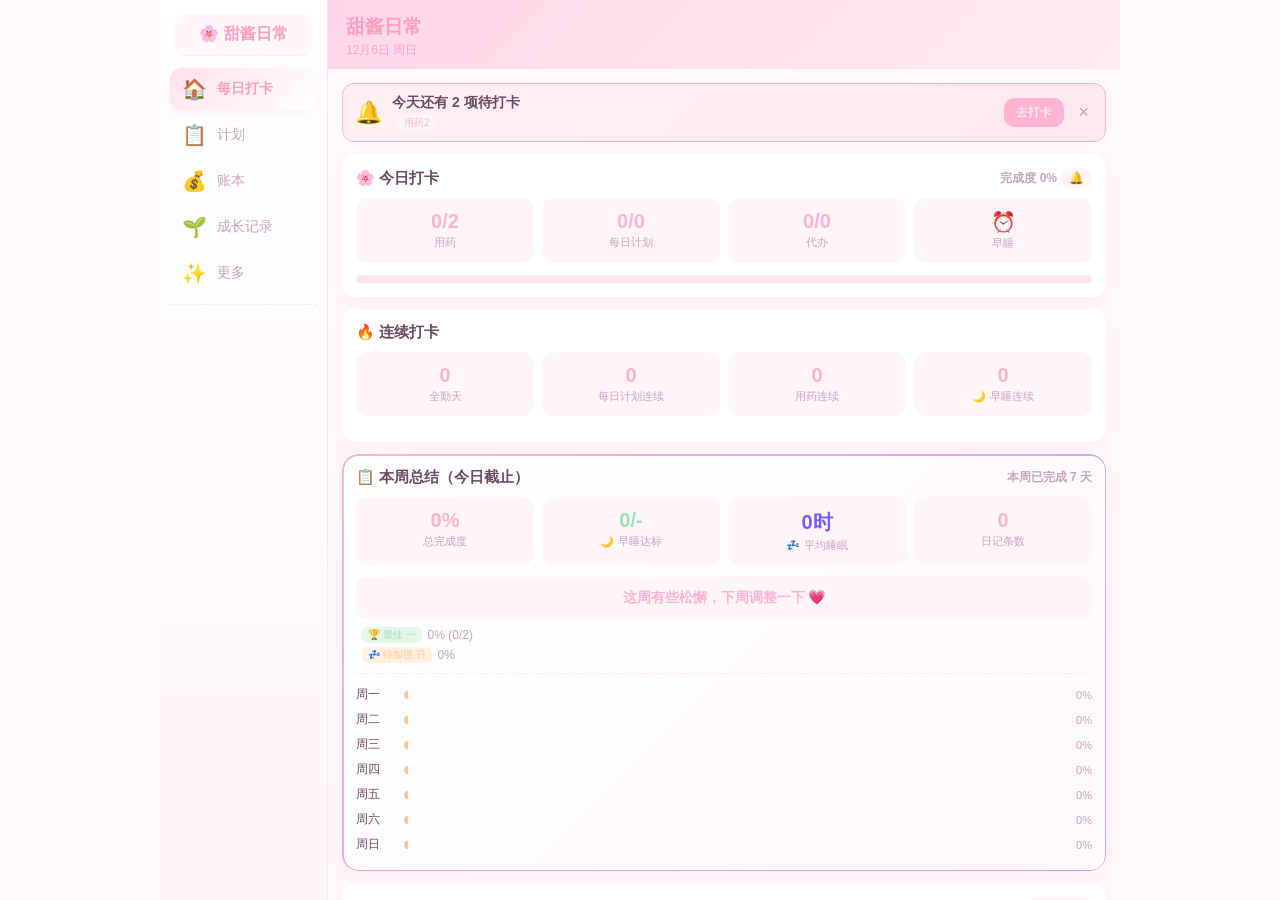
==== commit a67f60b6: "update to v23: 账本月/年查询+购物分类折叠+用药周计划+桌面更新" ====
--- a/index.html
+++ b/index.html
@@ -312,6 +312,136 @@
   font-size: 13px;
 }
 
+/* ============ 用药卡片 & 周几标签 ============ */
+.med-section-title {
+  font-size: 12px;
+  font-weight: 600;
+  color: var(--pink-deep);
+  margin: 4px 0 8px;
+}
+.med-section-title.dim {
+  color: var(--text-light);
+}
+.med-grid {
+  display: grid;
+  grid-template-columns: repeat(1, 1fr);
+  gap: 8px;
+  margin-bottom: 10px;
+}
+.med-item {
+  display: flex;
+  align-items: center;
+  gap: 10px;
+  padding: 10px 12px;
+  border-radius: 12px;
+  background: linear-gradient(135deg, #fff 0%, #fff5f9 100%);
+  cursor: pointer;
+  border: 1px solid #ffe5ef;
+  transition: background .2s;
+}
+.med-item.done {
+  background: linear-gradient(135deg, #fff 0%, #eafbe9 100%);
+  border-color: #c6ecc4;
+}
+.med-item.is-rest {
+  opacity: .7;
+  background: #fafafa;
+  border-color: #eee;
+}
+.med-info {
+  flex: 1;
+  min-width: 0;
+}
+.med-name {
+  font-size: 14px;
+  font-weight: 600;
+  color: var(--text);
+  margin-bottom: 4px;
+  word-break: break-word;
+}
+.med-rest-tag {
+  font-size: 10px;
+  color: var(--text-light);
+  background: #eee;
+  padding: 1px 6px;
+  border-radius: 8px;
+  font-weight: 500;
+  margin-left: 4px;
+  vertical-align: middle;
+}
+.med-wd-row {
+  display: flex;
+  gap: 3px;
+  flex-wrap: wrap;
+}
+.wd-pill {
+  font-size: 10px;
+  padding: 1px 5px;
+  border-radius: 6px;
+  line-height: 1.5;
+  border: 1px solid transparent;
+}
+.wd-pill.on {
+  background: var(--pink-soft);
+  color: var(--pink-deep);
+  font-weight: 600;
+}
+.wd-pill.off {
+  background: #f5f5f5;
+  color: #bbb;
+  text-decoration: line-through;
+}
+.wd-pill.today {
+  border-color: var(--pink-deep);
+  transform: translateY(-1px);
+  box-shadow: 0 0 0 1px rgba(255,107,157,.15);
+}
+/* 用药设置弹窗里的一行 */
+.med-edit-tip {
+  font-size: 12px;
+  color: var(--text-light);
+  margin-bottom: 8px;
+  padding: 6px 8px;
+  background: var(--pink-soft);
+  border-radius: 8px;
+}
+.med-edit-row {
+  display: flex;
+  align-items: center;
+  gap: 8px;
+  padding: 8px;
+  border-radius: 10px;
+  background: #fafafa;
+  margin-bottom: 6px;
+}
+.med-edit-name {
+  flex: 1;
+  min-width: 0;
+}
+.wd-check-row {
+  display: flex;
+  gap: 3px;
+  align-items: center;
+  flex-wrap: wrap;
+}
+.wd-check {
+  font-size: 11px;
+  padding: 3px 5px;
+  border-radius: 6px;
+  background: #eee;
+  color: #aaa;
+  cursor: pointer;
+  user-select: none;
+  min-width: 22px;
+  text-align: center;
+  font-weight: 600;
+  transition: all .15s;
+}
+.wd-check.on {
+  background: var(--pink);
+  color: #fff;
+}
+
 /* 代办列表 */
 .todo-item {
   display: flex;
@@ -1226,6 +1356,17 @@
   border-radius: 10px;
   line-height: 1.5;
 }
+.app-ver-row {
+  display: flex;
+  align-items: center;
+  justify-content: space-between;
+  padding: 10px 12px;
+  background: var(--pink-soft);
+  border-radius: 10px;
+  font-size: 13px;
+}
+.app-ver-label { color: var(--text-light); }
+.app-ver-val { font-weight: 700; color: var(--pink-deep); }
 
 /* ============ 突发奇想/生活tips ============ */
 .tips-card.tips-sudden {
@@ -1286,6 +1427,28 @@
 .shop-card {
   background: linear-gradient(135deg, #fff 0%, #fff5f9 100%);
 }
+.shop-add-row {
+  display: flex;
+  align-items: stretch;
+  gap: 8px;
+  margin-top: 6px;
+}
+.shop-add-main {
+  flex: 1;
+  display: flex;
+  flex-direction: column;
+  gap: 6px;
+}
+.shop-sub {
+  display: flex;
+  gap: 6px;
+  align-items: center;
+}
+.input-sm, .select-sm {
+  padding: 6px 10px;
+  font-size: 13px;
+  border-radius: 8px;
+}
 .shop-section { margin-bottom: 12px; }
 .shop-section-title {
   font-size: 13px;
@@ -1297,35 +1460,72 @@
 }
 .shop-section.shop-done .shop-section-title { color: var(--text-light); }
 .shop-group {
-  margin-bottom: 8px;
+  margin-bottom: 10px;
   background: var(--pink-soft);
-  border-radius: 10px;
-  padding: 8px 10px;
+  border-radius: 12px;
+  overflow: hidden;
 }
 .shop-group-head {
   display: flex;
-  justify-content: space-between;
-  font-size: 12px;
+  align-items: center;
+  gap: 6px;
+  padding: 10px 12px;
+  font-size: 13px;
   font-weight: 600;
   color: var(--pink-deep);
-  margin-bottom: 6px;
+  cursor: pointer;
+  user-select: none;
+  transition: background .2s;
+}
+.shop-group-head:hover {
+  background: rgba(255, 107, 157, .08);
+}
+.shop-group-arrow {
+  font-size: 10px;
+  color: var(--pink);
+  transition: transform .2s;
+  width: 14px;
+  text-align: center;
+}
+.shop-group-label {
+  flex: 1;
 }
 .shop-group-cnt {
   background: #fff;
   color: var(--pink);
-  padding: 1px 7px;
-  border-radius: 8px;
+  padding: 2px 8px;
+  border-radius: 10px;
   font-size: 11px;
+  font-weight: 500;
+}
+.shop-group-body {
+  padding: 2px 10px 10px;
+  overflow: hidden;
+  animation: slideDown .25s ease;
+}
+.shop-group-body.is-collapsed {
+  display: none;
+}
+@keyframes slideDown {
+  from { opacity: 0; transform: translateY(-4px); }
+  to { opacity: 1; transform: translateY(0); }
+}
+.shop-group-done {
+  background: #f2f2f2;
+}
+.shop-group-done .shop-group-head {
+  color: var(--text-light);
 }
 .shop-item {
   display: flex;
   align-items: center;
   gap: 8px;
-  padding: 8px 10px;
+  padding: 10px 12px;
   background: #fff;
   border-radius: 10px;
   margin-bottom: 6px;
 }
+.shop-item:last-child { margin-bottom: 0; }
 .shop-item-done .shop-name {
   text-decoration: line-through;
   color: var(--text-light);
@@ -1349,7 +1549,7 @@
   font-size: 12px;
   color: var(--pink-deep);
   background: var(--pink-soft);
-  padding: 1px 6px;
+  padding: 2px 7px;
   border-radius: 6px;
 }
 .shop-shop {
@@ -1357,6 +1557,33 @@
   color: var(--text-light);
 }
 .shop-item-actions { display: flex; gap: 4px; flex-shrink: 0; }
+/* 分类管理 */
+.shop-cat-mgr {
+  margin-bottom: 12px;
+  border: 1px solid var(--border);
+  border-radius: 10px;
+  overflow: hidden;
+}
+.shop-cat-row {
+  display: flex;
+  align-items: center;
+  justify-content: space-between;
+  padding: 10px 12px;
+  border-bottom: 1px solid var(--border);
+  font-size: 14px;
+  background: #fff;
+}
+.shop-cat-row:last-child { border-bottom: none; }
+.shop-cat-ops {
+  display: flex;
+  gap: 4px;
+}
+.btn-xs {
+  padding: 3px 8px;
+  font-size: 12px;
+  border-radius: 6px;
+  min-width: 28px;
+}
 
 /* ============ 过期提醒 ============ */
 .expire-summary {
@@ -1549,6 +1776,261 @@
   line-height: 1;
   cursor: pointer;
   z-index: 3;
+}
+/* ============ 相册分类 ============ */
+.cat-grid {
+  display: grid;
+  grid-template-columns: repeat(3, 1fr);
+  gap: 12px;
+  padding: 12px 0;
+}
+.cat-folder {
+  cursor: pointer;
+  text-align: center;
+}
+.cat-cover {
+  position: relative;
+  width: 100%;
+  padding-bottom: 100%;
+  border-radius: 14px;
+  overflow: hidden;
+  background: var(--pink-soft);
+  box-shadow: 0 2px 10px rgba(255, 182, 193, 0.25);
+  transition: transform 0.15s;
+}
+.cat-folder:active .cat-cover { transform: scale(0.96); }
+.cat-cover img {
+  position: absolute;
+  inset: 0;
+  width: 100%;
+  height: 100%;
+  object-fit: cover;
+}
+.cat-cover-empty {
+  display: flex;
+  align-items: center;
+  justify-content: center;
+  background: linear-gradient(135deg, var(--pink-soft), #fff0f5);
+}
+.cat-emoji {
+  font-size: 42px;
+}
+.cat-count {
+  position: absolute;
+  bottom: 6px;
+  right: 6px;
+  background: rgba(0,0,0,0.55);
+  color: #fff;
+  border-radius: 50%;
+  width: 22px;
+  height: 22px;
+  display: flex;
+  align-items: center;
+  justify-content: center;
+  font-size: 11px;
+  line-height: 1;
+}
+.cat-name {
+  margin-top: 6px;
+  font-size: 13px;
+  color: var(--text);
+  font-weight: 500;
+  white-space: nowrap;
+  overflow: hidden;
+  text-overflow: ellipsis;
+}
+.cat-icon-picker {
+  display: flex;
+  gap: 6px;
+  flex-wrap: wrap;
+  padding: 8px 0;
+}
+.cat-icon {
+  width: 36px;
+  height: 36px;
+  display: flex;
+  align-items: center;
+  justify-content: center;
+  font-size: 20px;
+  border-radius: 10px;
+  background: var(--pink-soft);
+  cursor: pointer;
+  transition: all 0.15s;
+}
+.cat-icon.active {
+  background: var(--pink);
+  transform: scale(1.1);
+}
+.cat-image-list {
+  margin-top: 8px;
+}
+.cat-img-grid {
+  display: grid;
+  grid-template-columns: repeat(3, 1fr);
+  gap: 6px;
+}
+.cat-img-item {
+  position: relative;
+  width: 100%;
+  padding-bottom: 100%;
+  border-radius: 8px;
+  overflow: hidden;
+  background: var(--pink-soft);
+}
+.cat-img-item img {
+  position: absolute;
+  inset: 0;
+  width: 100%;
+  height: 100%;
+  object-fit: cover;
+}
+.cat-detail-actions {
+  display: flex;
+  gap: 8px;
+  flex-wrap: wrap;
+  margin: 8px 0;
+}
+.cat-detail-actions .media-pick-btn,
+.cat-detail-actions .btn {
+  font-size: 13px;
+  padding: 6px 12px;
+}
+.cat-detail-grid {
+  display: grid;
+  grid-template-columns: repeat(3, 1fr);
+  gap: 6px;
+  max-height: 60vh;
+  overflow-y: auto;
+  padding: 4px 0;
+}
+.cat-detail-item {
+  position: relative;
+  width: 100%;
+  padding-bottom: 100%;
+  border-radius: 8px;
+  overflow: hidden;
+  background: var(--pink-soft);
+}
+.cat-detail-item img {
+  position: absolute;
+  inset: 0;
+  width: 100%;
+  height: 100%;
+  object-fit: cover;
+  cursor: pointer;
+}
+
+/* ============ 分账本详情 ============ */
+.section-title {
+  font-size: 13px;
+  font-weight: 600;
+  color: var(--pink-deep);
+  padding: 4px 2px;
+  margin: 12px 0 6px;
+  border-left: 3px solid var(--pink);
+  padding-left: 8px;
+}
+.stat-row.small { gap: 6px; margin-bottom: 6px; }
+.stat-box.tiny {
+  padding: 8px 4px;
+  min-width: 56px;
+  border-radius: 10px;
+}
+.stat-box.tiny .num { font-size: 14px; }
+.stat-box.tiny .label { font-size: 10px; }
+.ledger-detail {
+  background: var(--pink-soft);
+  border-radius: 12px;
+  padding: 8px;
+  margin: 4px 0 10px;
+}
+.ledger-item { margin-bottom: 0; border-bottom: none !important; }
+/* ============ 账本历史查询 ============ */
+.query-row {
+  display: flex;
+  align-items: center;
+  gap: 8px;
+  margin: 6px 0 10px;
+}
+.query-input {
+  flex: 1;
+}
+.empty-sub {
+  font-size: 12px;
+  color: var(--text-light);
+  padding: 6px 2px;
+  margin-bottom: 4px;
+}
+
+/* ============ 行程日程 ============ */
+.trip-item {
+  display: flex;
+  align-items: flex-start;
+  gap: 10px;
+  padding: 10px 8px 10px 10px;
+  margin: 6px 0;
+  background: var(--pink-soft);
+  border-radius: 12px;
+  position: relative;
+}
+.trip-item .item-main { flex: 1; min-width: 0; }
+.trip-item .item-title { margin-bottom: 4px; word-break: break-word; }
+.trip-item .item-sub { font-size: 12px; color: var(--text-light); margin-top: 2px; }
+.tag {
+  display: inline-block;
+  padding: 1px 6px;
+  font-size: 10px;
+  border-radius: 6px;
+  margin-left: 6px;
+}
+.tag-now {
+  background: var(--pink);
+  color: white;
+}
+.trip-color-picker {
+  display: flex;
+  flex-wrap: wrap;
+  gap: 6px;
+  margin-top: 6px;
+}
+.trip-color {
+  width: 28px;
+  height: 28px;
+  border-radius: 50%;
+  border: 2px solid transparent;
+  cursor: pointer;
+  display: flex;
+  align-items: center;
+  justify-content: center;
+  font-size: 12px;
+  color: #444;
+  padding: 0;
+  line-height: 1;
+}
+.trip-color.active {
+  border-color: var(--pink-deep);
+  box-shadow: 0 0 0 2px rgba(255,158,192,0.3);
+}
+.empty-sub {
+  font-size: 11px;
+  color: var(--text-light);
+  margin-top: 4px;
+}
+
+/* ============ 体重体脂/围度扩展 ============ */
+.wd-body {
+  width: 100%;
+  display: flex;
+  flex-wrap: wrap;
+  gap: 4px;
+  margin-top: 4px;
+}
+.wd-body span {
+  font-size: 11px;
+  padding: 2px 6px;
+  border-radius: 6px;
+  background: var(--pink-mint);
+  color: var(--text-light);
 }
 
   </style>
@@ -1630,8 +2112,17 @@
   // 每月计划
   getMonthly() { return DB.get('monthly', []); },
   setMonthly(v) { DB.set('monthly', v); },
-  // 用药清单设置
-  getMedList() { return DB.get('medList', ['维生素', '钙片']); },
+  // 用药清单设置（对象数组：[{id, name, weekDays:[0..6]}]，空 weekDays 表示每天吃）
+  getMedList() {
+    const raw = DB.get('medList', ['维生素', '钙片']);
+    // 旧数据迁移：字符串数组 → 对象数组
+    if (raw.length && typeof raw[0] === 'string') {
+      const migrated = raw.map(n => ({ id: uid(), name: n, weekDays: [0,1,2,3,4,5,6] }));
+      DB.set('medList', migrated);
+      return migrated;
+    }
+    return raw || [];
+  },
   setMedList(v) { DB.set('medList', v); },
   // 记账
   getAccounts() { return DB.get('accounts', []); },
@@ -1642,7 +2133,10 @@
   // 宝宝成长
   getBaby() { return DB.get('baby', []); },
   setBaby(v) { DB.set('baby', v); },
-  // 体重: [{id, date, weight, timeOfDay:'morning'|'evening', note}]
+  // 宝宝成长-分类相册 [{id, name, icon, images:[{id, type, data}], createTime}]
+  getBabyCats() { return DB.get('babyCats', []); },
+  setBabyCats(v) { DB.set('babyCats', v); },
+  // 体重: [{id, date, weight, timeOfDay:'morning'|'evening', note, bodyFat, waist, arm, thigh}]
   getWeights() { return DB.get('weights', []); },
   setWeights(v) { DB.set('weights', v); },
   getWeightsByDate(date) {
@@ -1662,6 +2156,9 @@
   // 衣物
   getClothes() { return DB.get('clothes', []); },
   setClothes(v) { DB.set('clothes', v); },
+  // 行程日程: [{id, title, startDate, endDate, startTime, endTime, note, color}]
+  getTrips() { return DB.get('trips', []); },
+  setTrips(v) { DB.set('trips', v); },
   // 消耗品
   getConsumables() { return DB.get('consumables', []); },
   setConsumables(v) { DB.set('consumables', v); },
@@ -1712,7 +2209,18 @@
   setTipsLife(v) { DB.set('tipsLife', v); },
   // 待购物清单
   getShop() { return DB.get('shop', []); },
-  setShop(v) { DB.set('shop', v); }
+  setShop(v) { DB.set('shop', v); },
+  // 待购物分类（预设 + 自定义）
+  getShopCats() { return DB.get('shopCats', ['生鲜果蔬', '日用百货', '零食饮料', '服饰美妆', '母婴用品', '数码家电', '其他']); },
+  setShopCats(v) { DB.set('shopCats', v); },
+  // 待购物折叠状态（展开的分类名集合，字符串数组）
+  getShopCollapsed() { return DB.get('shopCollapsed', []); },
+  setShopCollapsed(v) { DB.set('shopCollapsed', v); },
+  getShopCollapsedDone() { return DB.get('shopCollapsedDone', []); },
+  setShopCollapsedDone(v) { DB.set('shopCollapsedDone', v); },
+  // 账本历史查询: { month: 'YYYY-MM', year: 'YYYY' }
+  getLedgerQuery() { return DB.get('ledgerQuery', { month: '', year: '' }); },
+  setLedgerQuery(v) { DB.set('ledgerQuery', v); }
 };
 
 // ---------- 早睡辅助 ----------
@@ -1782,6 +2290,16 @@
 let notifyTimer = null;   // 定时提醒定时器
 
 // ---------- 统计工具 ----------
+// 某药品在某日期/周几是否要吃
+// wd: 0..6 (周日..周六)；weekDays 为 undefined/null/空数组 视为每天
+function medDueOn(med, wd) {
+  if (!med || !med.weekDays || !med.weekDays.length) return true;
+  return med.weekDays.includes(wd);
+}
+// 根据日期串返回周几数字 0..6
+function dateWd(dateStr) {
+  return new Date(dateStr.replace(/-/g, '/')).getDay();
+}
 // 计算某天三模块的完成率 {medPct, routinePct, todoPct, overall, tasksTotal, tasksDone}
 // routine 空的话不算
 function dailyStats(dateStr) {
@@ -1791,7 +2309,10 @@
   const meds = day.meds || {};
   const rMap = day.routine || {};
   const todos = day.todos || [];
-  const medDone = medList.filter(m => meds[m]).length;
+  const wd = dateWd(dateStr);
+  // 今日需服药的药品列表
+  const todaysMeds = medList.filter(m => medDueOn(m, wd));
+  const medDone = todaysMeds.filter(m => meds[m.id] || meds[m.name]).length;
   const rDone = routine.filter(r => rMap[r.id]).length;
   const tDone = todos.filter(t => t.done).length;
   // 早睡：若当天有记录则算一项
@@ -1802,10 +2323,10 @@
   // 如果是今天，还没到18点且没打卡，不计入分母（还没到睡的时候）
   if (dateStr === D.today() && !sleepHas && new Date().getHours() < 18) sleepTotal = 0;
 
-  const tasksTotal = medList.length + routine.length + todos.length + sleepTotal;
+  const tasksTotal = todaysMeds.length + routine.length + todos.length + sleepTotal;
   const tasksDone = medDone + rDone + tDone + sleepOK;
   return {
-    medPct: medList.length ? medDone / medList.length : null,
+    medPct: todaysMeds.length ? medDone / todaysMeds.length : null,
     routinePct: routine.length ? rDone / routine.length : null,
     todoPct: todos.length ? tDone / todos.length : null,
     sleepPct: sleepHas ? (sleepOK ? 100 : 0) : null,
@@ -1893,6 +2414,8 @@
 function uid() { return Date.now().toString(36) + Math.random().toString(36).slice(2, 6); }
 function $(sel) { return document.querySelector(sel); }
 function esc(s) { return String(s == null ? '' : s).replace(/[&<>"']/g, c => ({ '&': '&amp;', '<': '&lt;', '>': '&gt;', '"': '&quot;', "'": '&#39;' }[c])); }
+function escapeAttr(s) { return String(s == null ? '' : s).replace(/[&<>"']/g, c => ({ '&': '&amp;', '<': '&lt;', '>': '&gt;', '"': '&quot;', "'": '&#39;' }[c])); }
+function escapeHtml(s) { return String(s == null ? '' : s).replace(/[&<>"']/g, c => ({ '&': '&amp;', '<': '&lt;', '>': '&gt;', '"': '&quot;', "'": '&#39;' }[c])); }
 
 // 读取图片为base64
 function readImg(file) {
@@ -1989,9 +2512,12 @@
   const day = Store.getDay(today);
   const medList = Store.getMedList();
   const routine = Store.getRoutine();
+  const wd = dateWd(today);
+  // 今日需服药
+  const todaysMeds = medList.filter(m => medDueOn(m, wd));
   // 用药打卡
   const meds = day.meds || {};
-  const medDone = medList.filter(m => meds[m]).length;
+  const medDone = todaysMeds.filter(m => meds[m.id] || meds[m.name]).length;
   // 每日例行
   const routineMap = day.routine || {};
   const routineDone = routine.filter(r => routineMap[r.id]).length;
@@ -2013,7 +2539,7 @@
   const isLate = new Date().getHours() >= 18 || todaySleep; // 晚6点后或已打卡，早睡纳入考核
   const sleepTotal = isLate ? 1 : 0;
   const sleepDone = sleepAchieved ? 1 : 0;
-  const totalTasks = medList.length + routine.length + todos.length + sleepTotal;
+  const totalTasks = todaysMeds.length + routine.length + todos.length + sleepTotal;
   const totalDone = medDone + routineDone + todoDone + sleepDone;
   const totalPct = totalTasks ? Math.round(totalDone / totalTasks * 100) : 0;
 
@@ -2027,7 +2553,7 @@
       </div>
     </div>
     <div class="stat-row">
-      <div class="stat-box"><div class="num">${medDone}/${medList.length}</div><div class="label">用药</div></div>
+      <div class="stat-box"><div class="num">${medDone}/${todaysMeds.length}</div><div class="label">用药</div></div>
       <div class="stat-box"><div class="num">${routineDone}/${routine.length}</div><div class="label">每日计划</div></div>
       <div class="stat-box"><div class="num">${todoDone}/${todos.length || 0}</div><div class="label">代办</div></div>
       <div class="stat-box"><div class="num">${isLate ? (sleepDone ? '✓' : '✗') : '⏰'}</div><div class="label">早睡</div></div>
@@ -2111,13 +2637,52 @@
   if (medList.length === 0) {
     h += `<div class="empty"><span class="emoji">💊</span>还没有添加药品，点击右上角设置</div>`;
   } else {
-    h += `<div class="check-grid">`;
-    medList.forEach(m => {
-      const done = !!meds[m];
-      h += `<div class="check-item ${done ? 'done' : ''}" onclick="toggleMed('${esc(m)}')">
-        <div class="check-circle">${done ? '✓' : ''}</div><div class="check-text">${esc(m)}</div></div>`;
-    });
-    h += `</div>`;
+    const dueToday = medList.filter(m => medDueOn(m, wd));
+    const restToday = medList.filter(m => !medDueOn(m, wd));
+    // 辅助：渲染一周7天的小徽章
+    const renderWD = (m) => {
+      const full = (!m.weekDays || !m.weekDays.length);
+      return ['一','二','三','四','五','六','日'].map((ch, i) => {
+        // Monday = 0 of index here -> JS wd 1..6, then Sunday = 6 -> JS wd 0
+        const jsWd = i === 6 ? 0 : i + 1;
+        const on = full || (m.weekDays || []).includes(jsWd);
+        const isToday = jsWd === wd;
+        return `<span class="wd-pill ${on ? 'on' : 'off'} ${isToday ? 'today' : ''}">${ch}</span>`;
+      }).join('');
+    };
+    const dueKey = (m) => (m.id || m.name);
+    if (dueToday.length) {
+      h += `<div class="med-section-title">📍 今日服用（${dueToday.length} 种）</div>`;
+      h += `<div class="med-grid">`;
+      dueToday.forEach(m => {
+        const key = dueKey(m);
+        const done = !!meds[key] || !!meds[m.name];
+        h += `<div class="med-item ${done ? 'done' : ''}" onclick="toggleMed('${escapeAttr(key)}')">
+          <div class="check-circle">${done ? '✓' : ''}</div>
+          <div class="med-info">
+            <div class="med-name">${escapeHtml(m.name)}</div>
+            <div class="med-wd-row">${renderWD(m)}</div>
+          </div>
+        </div>`;
+      });
+      h += `</div>`;
+    }
+    if (restToday.length) {
+      h += `<div class="med-section-title dim">💤 今日不用吃（${restToday.length} 种）</div>`;
+      h += `<div class="med-grid">`;
+      restToday.forEach(m => {
+        const key = dueKey(m);
+        const done = !!meds[key] || !!meds[m.name];
+        h += `<div class="med-item is-rest ${done ? 'done' : ''}" onclick="toggleMed('${escapeAttr(key)}')">
+          <div class="check-circle">${done ? '✓' : ''}</div>
+          <div class="med-info">
+            <div class="med-name">${escapeHtml(m.name)} <span class="med-rest-tag">今日休息</span></div>
+            <div class="med-wd-row">${renderWD(m)}</div>
+          </div>
+        </div>`;
+      });
+      h += `</div>`;
+    }
   }
   h += `</div>`;
 
@@ -2238,30 +2803,127 @@
 
 function navTo(tab) { currentTab = tab; render(); }
 
-// 用药打卡
-function toggleMed(name) {
+// 用药打卡（key 可能是 id 或 name，兼容旧数据）
+function toggleMed(key) {
   const today = D.today();
   const day = Store.getDay(today);
   day.meds = day.meds || {};
-  day.meds[name] = !day.meds[name];
+  const list = Store.getMedList();
+  const med = list.find(m => m.id === key || m.name === key);
+  if (!med) return;
+  // 切换前判断是否今天原本不用吃
+  const wd = dateWd(today);
+  const willTurnOn = !(day.meds[med.id] || day.meds[med.name]);
+  if (willTurnOn && !medDueOn(med, wd)) {
+    if (!confirm(`${med.name} 今天（周${D.wd(today)}）本来不用吃，确定要记一笔吗？`)) return;
+  }
+  // 统一存 key 为 id
+  day.meds[med.id] = !day.meds[med.id] && !day.meds[med.name];
+  delete day.meds[med.name]; // 清理旧格式
   Store.setDay(today, day);
+  toast(day.meds[med.id] ? '✅ 已记一笔：吃过啦' : '🔄 已取消：还没吃哦');
   render();
 }
 
 function editMedList() {
   const medList = Store.getMedList();
+  // 拷贝一份到临时变量防止直接修改
+  const wdLabels = ['一','二','三','四','五','六','日'];
+  const wdValues = [1,2,3,4,5,6,0]; // JS getDay
+  let rows = '';
+  medList.forEach((m, idx) => {
+    const wds = m.weekDays && m.weekDays.length ? m.weekDays : [0,1,2,3,4,5,6];
+    const pill = wdLabels.map((ch, i) => {
+      const v = wdValues[i];
+      const on = wds.includes(v);
+      return `<label class="wd-check ${on ? 'on' : ''}" onclick="this.classList.toggle('on');const inp=this.querySelector('input');inp.checked=!inp.checked">
+        <input type="checkbox" ${on ? 'checked' : ''} value="${v}" style="display:none"/>${ch}</label>`;
+    }).join('');
+    rows += `<div class="med-edit-row" data-idx="${idx}">
+      <button class="btn btn-xs btn-danger" onclick="medEditDel(this)" title="删除">×</button>
+      <input class="input med-edit-name" placeholder="药品名称" value="${escapeAttr(m.name)}"/>
+      <div class="wd-check-row">${pill}
+        <button class="btn btn-xs btn-ghost" onclick="medEditAllWeek(this)" title="全选一周">全</button>
+        <button class="btn btn-xs btn-ghost" onclick="medEditWeekday(this)" title="仅工作日">工</button>
+      </div>
+    </div>`;
+  });
   openModal(`
-    <div class="modal-head"><h3>用药清单设置</h3><button class="modal-close" onclick="closeModal()">×</button></div>
-    <div class="field"><label>每行一个药品名称</label>
-      <textarea class="textarea" id="medText" rows="5">${medList.join('\n')}</textarea>
-    </div>
+    <div class="modal-head"><h3>💊 用药清单 & 每周安排</h3><button class="modal-close" onclick="closeModal()">×</button></div>
+    <div class="med-edit-tip">每行一种药，勾选周几需要吃（工 = 周一~周五，全 = 一~日）</div>
+    <div id="medEditRows">${rows}</div>
+    <button class="btn btn-block btn-ghost" onclick="medEditAddRow()">+ 添加一种药</button>
     <button class="btn btn-block" onclick="saveMedList()">保存</button>
   `);
 }
+function medEditDel(btn) {
+  const row = btn.closest('.med-edit-row');
+  if (!row) return;
+  const name = row.querySelector('.med-edit-name')?.value || '';
+  if (name && !confirm(`删除「${name}」？`)) return;
+  row.remove();
+}
+function medEditAddRow() {
+  const wdLabels = ['一','二','三','四','五','六','日'];
+  const wdValues = [1,2,3,4,5,6,0];
+  const pill = wdLabels.map((ch, i) => {
+    const v = wdValues[i];
+    const on = true; // 默认全选
+    return `<label class="wd-check ${on ? 'on' : ''}" onclick="this.classList.toggle('on');const inp=this.querySelector('input');inp.checked=!inp.checked">
+      <input type="checkbox" ${on ? 'checked' : ''} value="${v}" style="display:none"/>${ch}</label>`;
+  }).join('');
+  const row = document.createElement('div');
+  row.className = 'med-edit-row';
+  row.innerHTML = `<button class="btn btn-xs btn-danger" onclick="medEditDel(this)" title="删除">×</button>
+    <input class="input med-edit-name" placeholder="药品名称"/>
+    <div class="wd-check-row">${pill}
+      <button class="btn btn-xs btn-ghost" onclick="medEditAllWeek(this)" title="全选一周">全</button>
+      <button class="btn btn-xs btn-ghost" onclick="medEditWeekday(this)" title="仅工作日">工</button>
+    </div>`;
+  $('#medEditRows').appendChild(row);
+}
+function medEditAllWeek(btn) {
+  const row = btn.closest('.wd-check-row');
+  if (!row) return;
+  row.querySelectorAll('.wd-check').forEach(el => {
+    el.classList.add('on');
+    const inp = el.querySelector('input');
+    if (inp) inp.checked = true;
+  });
+}
+function medEditWeekday(btn) {
+  const row = btn.closest('.wd-check-row');
+  if (!row) return;
+  row.querySelectorAll('.wd-check').forEach((el, i) => {
+    const on = i < 5; // 一 二 三 四 五
+    el.classList.toggle('on', on);
+    const inp = el.querySelector('input');
+    if (inp) inp.checked = on;
+  });
+}
 function saveMedList() {
-  const text = $('#medText').value.trim();
-  Store.setMedList(text ? text.split('\n').map(s => s.trim()).filter(Boolean) : []);
+  const oldList = Store.getMedList();
+  const result = [];
+  const rows = document.querySelectorAll('#medEditRows .med-edit-row');
+  rows.forEach((row, idx) => {
+    const nameInput = row.querySelector('.med-edit-name');
+    const name = (nameInput?.value || '').trim();
+    if (!name) return;
+    const wdVals = [];
+    row.querySelectorAll('.wd-check input:checked').forEach(cb => wdVals.push(Number(cb.value)));
+    // 保留原来的 id，避免旧数据脱节（按名字匹配优先，否则按顺序）
+    let id;
+    const found = oldList.find(m => m.name === name);
+    id = found ? found.id : (oldList[idx]?.id || uid());
+    result.push({
+      id,
+      name,
+      weekDays: wdVals.length === 7 || !wdVals.length ? [0,1,2,3,4,5,6] : wdVals.sort()
+    });
+  });
+  Store.setMedList(result);
   closeModal();
+  toast('✅ 已保存用药安排');
   render();
 }
 
@@ -2669,6 +3331,8 @@
   const todos = day.todos || [];
   const medList = Store.getMedList();
   const meds = day.meds || {};
+  const wd = dateWd(dateStr);
+  const todaysMeds = medList.filter(m => medDueOn(m, wd));
   const calRecords = day.calories?.records || [];
   let h = `<div class="modal-head"><h3>${D.fmt(dateStr)}</h3><button class="modal-close" onclick="closeModal();render()">×</button></div>`;
   // 日记输入
@@ -2704,11 +3368,21 @@
     });
   }
   // 用药打卡
-  const medDone = medList.filter(m => meds[m]).length;
-  if (medList.length) {
-    h += `<div class="section-head">💊 用药 ${medDone}/${medList.length}</div><div style="display:flex;flex-wrap:wrap;gap:4px;margin-bottom:8px">`;
-    medList.forEach(m => {
-      h += `<span class="tag ${meds[m] ? 'tag-green' : ''}">${esc(m)}${meds[m] ? '✓' : ''}</span>`;
+  const done = (m) => !!(meds[m.id] || meds[m.name]);
+  const medDone = todaysMeds.filter(done).length;
+  if (todaysMeds.length) {
+    h += `<div class="section-head">💊 用药 ${medDone}/${todaysMeds.length}</div><div style="display:flex;flex-wrap:wrap;gap:4px;margin-bottom:8px">`;
+    todaysMeds.forEach(m => {
+      h += `<span class="tag ${done(m) ? 'tag-green' : ''}">${escapeHtml(m.name)}${done(m) ? '✓' : ''}</span>`;
+    });
+    h += `</div>`;
+  }
+  // 今日不用吃的药（灰字显示也一起给用户参考）
+  const restMeds = medList.filter(m => !medDueOn(m, wd));
+  if (restMeds.length) {
+    h += `<div class="section-head" style="color:var(--text-light);font-size:12px">💤 今日休息（${restMeds.length} 种）</div><div style="display:flex;flex-wrap:wrap;gap:4px;margin-bottom:8px">`;
+    restMeds.forEach(m => {
+      h += `<span class="tag" style="opacity:.55">${escapeHtml(m.name)}${done(m) ? '✓' : ''}</span>`;
     });
     h += `</div>`;
   }
@@ -2895,9 +3569,12 @@
   const rMap = day.routine || {};
   const todos = day.todos || [];
   const tasks = [];
-  const medDone = medList.filter(m => meds[m]).length;
-  if (medList.length && medDone < medList.length) {
-    tasks.push({ type: '用药', text: `还剩 ${medList.length - medDone} 项`, count: medList.length - medDone });
+  const wd = dateWd(today);
+  const todaysMeds = medList.filter(m => medDueOn(m, wd));
+  const done = (m) => !!(meds[m.id] || meds[m.name]);
+  const medDone = todaysMeds.filter(done).length;
+  if (todaysMeds.length && medDone < todaysMeds.length) {
+    tasks.push({ type: '用药', text: `还剩 ${todaysMeds.length - medDone} 项`, count: todaysMeds.length - medDone });
   }
   const rDone = routine.filter(r => rMap[r.id]).length;
   if (routine.length && rDone < routine.length) {
@@ -3116,26 +3793,143 @@
     const subLeds = ledgers.filter(l => l.type === 'sub');
     let sumIn = accounts.filter(a => a.type === 'income').reduce((s, a) => s + Number(a.amount), 0);
     let sumOut = accounts.filter(a => a.type !== 'income').reduce((s, a) => s + Number(a.amount), 0);
+    // 日/月/年统计（按交易日期）
+    const today = D.today();
+    const thisMonth = today.slice(0, 7);
+    const thisYear = today.slice(0, 4);
+    const sum = (arr, type) => arr.filter(a => type === 'in' ? a.type === 'income' : a.type !== 'income').reduce((s, a) => s + Number(a.amount), 0);
+    const dayIn = sum(accounts.filter(a => a.date === today), 'in');
+    const dayOut = sum(accounts.filter(a => a.date === today), 'out');
+    const monthIn = sum(accounts.filter(a => a.date?.startsWith(thisMonth)), 'in');
+    const monthOut = sum(accounts.filter(a => a.date?.startsWith(thisMonth)), 'out');
+    const yearIn = sum(accounts.filter(a => a.date?.startsWith(thisYear)), 'in');
+    const yearOut = sum(accounts.filter(a => a.date?.startsWith(thisYear)), 'out');
+    // 历史查询
+    const q = Store.getLedgerQuery();
+    const qMonth = q.month || '';
+    const qYear = q.year || '';
+    const statByPrefix = (accs, prefix) => {
+      const filt = accs.filter(a => a.date?.startsWith(prefix));
+      return {
+        in: sum(filt, 'in'),
+        out: sum(filt, 'out'),
+        bal: sum(filt, 'in') - sum(filt, 'out')
+      };
+    };
+    const qmStat = qMonth ? statByPrefix(accounts, qMonth) : null;
+    const qyStat = qYear ? statByPrefix(accounts, qYear) : null;
+    const qmLedgerStat = (ledgerId) => {
+      if (!qMonth) return null;
+      const la = accounts.filter(a => !ledgerId || a.ledger === ledgerId);
+      return statByPrefix(la, qMonth);
+    };
+    const qyLedgerStat = (ledgerId) => {
+      if (!qYear) return null;
+      const la = accounts.filter(a => !ledgerId || a.ledger === ledgerId);
+      return statByPrefix(la, qYear);
+    };
+    // 构造年度选项（最早记录年份 ~ 今年）
+    const allYears = new Set();
+    allYears.add(thisYear);
+    accounts.forEach(a => { if (a.date) allYears.add(a.date.slice(0, 4)); });
+    const yearOptions = Array.from(allYears).sort().reverse();
     body = `<div class="card"><div class="card-title"><span class="title-left">📚 账本总览</span>
       <button class="btn btn-ghost btn-sm" onclick="addLedger()">+ 分账本</button></div>
-      <div class="stat-row"><div class="stat-box"><div class="num profit-pos">¥${sumIn.toFixed(0)}</div><div class="label">总收入</div></div>
-        <div class="stat-box"><div class="num profit-neg">¥${sumOut.toFixed(0)}</div><div class="label">总支出</div></div>
-        <div class="stat-box"><div class="num">¥${(sumIn - sumOut).toFixed(0)}</div><div class="label">结余</div></div></div>`;
+      <div class="stat-row"><div class="stat-box"><div class="num profit-pos">¥${sumIn.toFixed(0)}</div><div class="label">累计收入</div></div>
+        <div class="stat-box"><div class="num profit-neg">¥${sumOut.toFixed(0)}</div><div class="label">累计支出</div></div>
+        <div class="stat-box"><div class="num">¥${(sumIn - sumOut).toFixed(0)}</div><div class="label">累计结余</div></div></div>
+      <div class="section-title">📅 今日</div>
+      <div class="stat-row"><div class="stat-box"><div class="num profit-pos">¥${dayIn.toFixed(0)}</div><div class="label">今日收入</div></div>
+        <div class="stat-box"><div class="num profit-neg">¥${dayOut.toFixed(0)}</div><div class="label">今日支出</div></div>
+        <div class="stat-box"><div class="num">¥${(dayIn - dayOut).toFixed(0)}</div><div class="label">今日结余</div></div></div>
+      <div class="section-title">📆 本月</div>
+      <div class="stat-row"><div class="stat-box"><div class="num profit-pos">¥${monthIn.toFixed(0)}</div><div class="label">本月收入</div></div>
+        <div class="stat-box"><div class="num profit-neg">¥${monthOut.toFixed(0)}</div><div class="label">本月支出</div></div>
+        <div class="stat-box"><div class="num">¥${(monthIn - monthOut).toFixed(0)}</div><div class="label">本月结余</div></div></div>
+      <div class="section-title">🗓 今年</div>
+      <div class="stat-row"><div class="stat-box"><div class="num profit-pos">¥${yearIn.toFixed(0)}</div><div class="label">今年收入</div></div>
+        <div class="stat-box"><div class="num profit-neg">¥${yearOut.toFixed(0)}</div><div class="label">今年支出</div></div>
+        <div class="stat-box"><div class="num">¥${(yearIn - yearOut).toFixed(0)}</div><div class="label">今年结余</div></div></div>
+      <div class="section-title">📊 月度查询</div>
+      <div class="query-row">
+        <input class="input query-input" type="month" id="qMonth" value="${escapeAttr(qMonth)}" onchange="setQueryMonth(this.value)">
+        <button class="btn btn-ghost btn-sm" onclick="setQueryMonth('')">清除</button>
+      </div>
+      ${qmStat ? `<div class="stat-row"><div class="stat-box"><div class="num profit-pos">¥${qmStat.in.toFixed(0)}</div><div class="label">月收入</div></div>
+        <div class="stat-box"><div class="num profit-neg">¥${qmStat.out.toFixed(0)}</div><div class="label">月支出</div></div>
+        <div class="stat-box"><div class="num">¥${qmStat.bal.toFixed(0)}</div><div class="label">月结余</div></div></div>` : `<div class="empty-sub">请选择月份查看该月收支明细</div>`}
+      <div class="section-title">📊 年度查询</div>
+      <div class="query-row">
+        <select class="select query-input" id="qYear" onchange="setQueryYear(this.value)">
+          <option value="">选择年份</option>
+          ${yearOptions.map(y => `<option value="${y}" ${qYear === y ? 'selected' : ''}>${y}年</option>`).join('')}
+        </select>
+        <button class="btn btn-ghost btn-sm" onclick="setQueryYear('')">清除</button>
+      </div>
+      ${qyStat ? `<div class="stat-row"><div class="stat-box"><div class="num profit-pos">¥${qyStat.in.toFixed(0)}</div><div class="label">年收入</div></div>
+        <div class="stat-box"><div class="num profit-neg">¥${qyStat.out.toFixed(0)}</div><div class="label">年支出</div></div>
+        <div class="stat-box"><div class="num">¥${qyStat.bal.toFixed(0)}</div><div class="label">年结余</div></div></div>` : `<div class="empty-sub">请选择年份查看该年收支明细</div>`}
+      <div class="section-title">🏦 分账本详情</div>`;
+    // 总账本（带日历）
+    const renderLedStats = (ledgerId) => {
+      const la = accounts.filter(a => !ledgerId || a.ledger === ledgerId);
+      const laIn = la.filter(a => a.type === 'income');
+      const laOut = la.filter(a => a.type !== 'income');
+      const lin = laIn.reduce((s,a)=>s+Number(a.amount),0);
+      const lout = laOut.reduce((s,a)=>s+Number(a.amount),0);
+      const din = laIn.filter(a => a.date === today).reduce((s,a)=>s+Number(a.amount),0);
+      const dout = laOut.filter(a => a.date === today).reduce((s,a)=>s+Number(a.amount),0);
+      const min = laIn.filter(a => a.date?.startsWith(thisMonth)).reduce((s,a)=>s+Number(a.amount),0);
+      const mout = laOut.filter(a => a.date?.startsWith(thisMonth)).reduce((s,a)=>s+Number(a.amount),0);
+      const yin = laIn.filter(a => a.date?.startsWith(thisYear)).reduce((s,a)=>s+Number(a.amount),0);
+      const yout = laOut.filter(a => a.date?.startsWith(thisYear)).reduce((s,a)=>s+Number(a.amount),0);
+      const qmLs = qmLedgerStat(ledgerId);
+      const qyLs = qyLedgerStat(ledgerId);
+      return `<div class="ledger-detail">
+        <div class="stat-row small">
+          <div class="stat-box tiny"><div class="num profit-pos">¥${din.toFixed(0)}</div><div class="label">今日收</div></div>
+          <div class="stat-box tiny"><div class="num profit-neg">¥${dout.toFixed(0)}</div><div class="label">今日支</div></div>
+          <div class="stat-box tiny"><div class="num">¥${(din-dout).toFixed(0)}</div><div class="label">今结</div></div>
+        </div>
+        <div class="stat-row small">
+          <div class="stat-box tiny"><div class="num profit-pos">¥${min.toFixed(0)}</div><div class="label">本月收</div></div>
+          <div class="stat-box tiny"><div class="num profit-neg">¥${mout.toFixed(0)}</div><div class="label">本月支</div></div>
+          <div class="stat-box tiny"><div class="num">¥${(min-mout).toFixed(0)}</div><div class="label">月结</div></div>
+        </div>
+        <div class="stat-row small">
+          <div class="stat-box tiny"><div class="num profit-pos">¥${yin.toFixed(0)}</div><div class="label">本年收</div></div>
+          <div class="stat-box tiny"><div class="num profit-neg">¥${yout.toFixed(0)}</div><div class="label">本年支</div></div>
+          <div class="stat-box tiny"><div class="num">¥${(yin-yout).toFixed(0)}</div><div class="label">年结</div></div>
+        </div>
+        ${qmLs ? `<div class="stat-row small">
+          <div class="stat-box tiny"><div class="num profit-pos">¥${qmLs.in.toFixed(0)}</div><div class="label">${qMonth}收</div></div>
+          <div class="stat-box tiny"><div class="num profit-neg">¥${qmLs.out.toFixed(0)}</div><div class="label">${qMonth}支</div></div>
+          <div class="stat-box tiny"><div class="num">¥${qmLs.bal.toFixed(0)}</div><div class="label">该月结</div></div>
+        </div>` : ''}
+        ${qyLs ? `<div class="stat-row small">
+          <div class="stat-box tiny"><div class="num profit-pos">¥${qyLs.in.toFixed(0)}</div><div class="label">${qYear}收</div></div>
+          <div class="stat-box tiny"><div class="num profit-neg">¥${qyLs.out.toFixed(0)}</div><div class="label">${qYear}支</div></div>
+          <div class="stat-box tiny"><div class="num">¥${qyLs.bal.toFixed(0)}</div><div class="label">该年结</div></div>
+        </div>` : ''}
+      </div>`;
+    };
     // 总账本
     const totIn = accounts.filter(a => a.type === 'income' && (!a.ledger || a.ledger === 'total')).reduce((s, a) => s + Number(a.amount), 0);
     const totOut = accounts.filter(a => a.type !== 'income' && (!a.ledger || a.ledger === 'total')).reduce((s, a) => s + Number(a.amount), 0);
-    body += `<div class="list-item">
+    body += `<div class="list-item ledger-item">
       <div class="item-main"><div class="item-title">🏦 ${esc(totalLed ? totalLed.name : '总账本')}</div>
-        <div class="item-sub">收入¥${totIn.toFixed(0)} · 支出¥${totOut.toFixed(0)} · 结余¥${(totIn - totOut).toFixed(0)}</div></div></div>`;
+        <div class="item-sub">累计 收¥${totIn.toFixed(0)} · 支¥${totOut.toFixed(0)} · 结¥${(totIn - totOut).toFixed(0)}</div></div></div>`;
+    body += renderLedStats('total');
     // 分账本
     subLeds.forEach(l => {
       const lIn = accounts.filter(a => a.type === 'income' && a.ledger === l.id).reduce((s, a) => s + Number(a.amount), 0);
       const lOut = accounts.filter(a => a.type !== 'income' && a.ledger === l.id).reduce((s, a) => s + Number(a.amount), 0);
       const bal = lIn - lOut;
-      body += `<div class="list-item">
+      body += `<div class="list-item ledger-item">
         <div class="item-main"><div class="item-title">📒 ${esc(l.name)}</div>
-          <div class="item-sub">收入¥${lIn.toFixed(0)} · 支出¥${lOut.toFixed(0)} · 结余<span class="${bal >= 0 ? 'profit-pos' : 'profit-neg'}">¥${bal.toFixed(0)}</span></div></div>
+          <div class="item-sub">累计 收¥${lIn.toFixed(0)} · 支¥${lOut.toFixed(0)} · 结<span class="${bal >= 0 ? 'profit-pos' : 'profit-neg'}">¥${bal.toFixed(0)}</span></div></div>
         <button class="del-btn" onclick="delLedger('${l.id}')">×</button></div>`;
+      body += renderLedStats(l.id);
     });
     body += `</div>`;
   }
@@ -3283,6 +4077,20 @@
   Store.setAccounts(a);
   render();
 }
+// 账本历史查询 - 设置月份
+function setQueryMonth(val) {
+  const q = Store.getLedgerQuery();
+  q.month = val;
+  Store.setLedgerQuery(q);
+  render();
+}
+// 账本历史查询 - 设置年份
+function setQueryYear(val) {
+  const q = Store.getLedgerQuery();
+  q.year = val;
+  Store.setLedgerQuery(q);
+  render();
+}
 // 截图识别录入支出（基于 Tesseract.js 在线 OCR，离线时降级为图片附件）
 let _tessLoaded = false;
 function loadTesseract(cb) {
@@ -3368,6 +4176,7 @@
   const sub = subTab.growth || 'baby';
   let tabs = `<div class="sub-tabs">
     <button class="sub-tab ${sub === 'baby' ? 'active' : ''}" onclick="setSubTab('growth','baby')">👶 宝宝成长</button>
+    <button class="sub-tab ${sub === 'album' ? 'active' : ''}" onclick="setSubTab('growth','album')">📁 相册分类</button>
     <button class="sub-tab ${sub === 'weight' ? 'active' : ''}" onclick="setSubTab('growth','weight')">⚖️ 体重</button>
     <button class="sub-tab ${sub === 'babysleep' ? 'active' : ''}" onclick="setSubTab('growth','babysleep')">😴 宝宝睡眠</button>
   </div>`;
@@ -3405,6 +4214,28 @@
         </div>
       </div>`;
     });
+    body += `</div>`;
+  } else if (sub === 'album') {
+    const cats = Store.getBabyCats();
+    body = `<div class="card"><div class="card-title"><span class="title-left">📁 相册分类</span>
+      <button class="btn btn-ghost btn-sm" onclick="openCatModal(null)">+ 新建相册</button></div>`;
+    if (!cats.length) {
+      body += `<div class="empty"><span class="emoji">📁</span>还没有相册分类<br><span style="font-size:12px;color:var(--text-light)">点击上方按钮创建第一个分类</span></div>`;
+    } else {
+      body += `<div class="cat-grid">`;
+      cats.forEach(cat => {
+        const imgCount = cat.images ? cat.images.length : 0;
+        const cover = cat.images && cat.images[0] ? cat.images[0].data : '';
+        body += `<div class="cat-folder" onclick="openCatDetail('${cat.id}')">
+          <div class="cat-cover ${cover ? '' : 'cat-cover-empty'}">
+            ${cover ? `<img src="${cover}" alt="" loading="lazy">` : `<span class="cat-emoji">${cat.icon || '📁'}</span>`}
+            <span class="cat-count">${imgCount}</span>
+          </div>
+          <div class="cat-name">${esc(cat.name)}</div>
+        </div>`;
+      });
+      body += `</div>`;
+    }
     body += `</div>`;
   } else if (sub === 'babysleep') {
     // 宝宝睡眠记录
@@ -3489,8 +4320,20 @@
     // 曲线图
     if (all.length >= 2) {
       body += renderWeightChart(all);
+      body += renderBodyChart(all);
     } else if (all.length === 1) {
       body += `<div class="chart-empty">📈 至少2条记录才能看曲线图</div>`;
+    }
+    // 体脂/围度最新数据
+    const hasBody = all.some(w => w.bodyFat || w.waist || w.arm || w.thigh);
+    if (hasBody) {
+      const latestBody = all.slice().sort((a,b)=>b.date.localeCompare(a.date))[0];
+      body += `<div class="stat-row">
+        ${latestBody.bodyFat ? `<div class="stat-box"><div class="num">${latestBody.bodyFat}%</div><div class="label">体脂率</div></div>` : ''}
+        ${latestBody.waist ? `<div class="stat-box"><div class="num">${latestBody.waist}</div><div class="label">腰围(cm)</div></div>` : ''}
+        ${latestBody.arm ? `<div class="stat-box"><div class="num">${latestBody.arm}</div><div class="label">臂围(cm)</div></div>` : ''}
+        ${latestBody.thigh ? `<div class="stat-box"><div class="num">${latestBody.thigh}</div><div class="label">腿围(cm)</div></div>` : ''}
+      </div>`;
     }
     // 历史记录列表（按日期分组显示早晚）
     if (!list.length) body += `<div class="empty"><span class="emoji">⚖️</span>还没有记录</div>`;
@@ -3503,6 +4346,7 @@
         const m = items.find(w => w.timeOfDay === 'morning');
         const e = items.find(w => w.timeOfDay === 'evening');
         const diff = (m && e) ? Number(e.weight) - Number(m.weight) : null;
+        const anyWithBody = items.find(w => w.bodyFat || w.waist || w.arm || w.thigh);
         body += `<div class="weight-day-row">
           <div class="wd-date">${D.fmt(date)}</div>
           <div class="wd-vals">
@@ -3511,6 +4355,12 @@
             ${items.filter(w => !w.timeOfDay).map(w => `<span class="wd-val">⚖️ ${w.weight}kg</span>`).join('')}
             ${diff != null ? `<span class="wd-diff ${diff < 0 ? 'profit-pos' : 'profit-neg'}">${diff < 0 ? '' : '+'}${diff}</span>` : ''}
           </div>
+          ${anyWithBody ? `<div class="wd-body">
+            ${anyWithBody.bodyFat ? `<span>体脂${anyWithBody.bodyFat}%</span>` : ''}
+            ${anyWithBody.waist ? `<span>腰${anyWithBody.waist}cm</span>` : ''}
+            ${anyWithBody.arm ? `<span>臂${anyWithBody.arm}cm</span>` : ''}
+            ${anyWithBody.thigh ? `<span>腿${anyWithBody.thigh}cm</span>` : ''}
+          </div>` : ''}
           ${items[0].note ? `<div class="wd-note">${esc(items[0].note)}</div>` : ''}
           <div class="wd-del">${items.map(w => `<button class="del-btn" onclick="delWeight('${w.id}')">×</button>`).join('')}</div>
         </div>`;
@@ -3518,8 +4368,8 @@
     }
     body += `</div>`;
   }
-  // 宝宝睡眠子tab下隐藏默认+号按钮，用专门的快捷按钮
-  if (sub === 'babysleep') return tabs + body;
+  // 宝宝睡眠/相册子tab下隐藏默认+号按钮
+  if (sub === 'babysleep' || sub === 'album') return tabs + body;
   return tabs + body + `<button class="fab" onclick="addGrowth('${sub}')">+</button>`;
 }
 // 宝宝成长记录：暂存当前编辑附件（base64），避免多次渲染丢失
@@ -3537,6 +4387,14 @@
         <option value="">⚖️ 通用</option>
       </select></div>
       <div class="field"><label>体重(kg)</label><input class="input" id="wWeight" type="number" step="0.1"></div>
+      <div class="row">
+        <div class="field"><label>体脂率(%)</label><input class="input" id="wBodyFat" type="number" step="0.1" placeholder="可选"></div>
+        <div class="field"><label>腰围(cm)</label><input class="input" id="wWaist" type="number" step="0.1" placeholder="可选"></div>
+      </div>
+      <div class="row">
+        <div class="field"><label>臂围(cm)</label><input class="input" id="wArm" type="number" step="0.1" placeholder="可选"></div>
+        <div class="field"><label>腿围(cm)</label><input class="input" id="wThigh" type="number" step="0.1" placeholder="可选"></div>
+      </div>
       <div class="field"><label>备注</label><input class="input" id="wNote" placeholder="如:早餐前"></div>
       <button class="btn btn-block" onclick="saveWeight()">保存</button>
     `);
@@ -3692,14 +4550,213 @@
   closeModal(); render();
 }
 function delBaby(id) { Store.setBaby(Store.getBaby().filter(b => b.id !== id)); render(); }
+
+// ======== 相册分类管理 ========
+let __catDraft = null;
+function openCatModal(editId) {
+  const cats = Store.getBabyCats();
+  const cat = editId ? cats.find(c => c.id === editId) : null;
+  __catDraft = cat ? { ...cat, images: [...(cat.images || [])] } : { id: null, name: '', icon: '📁', images: [] };
+  const body = `
+    <div class="modal-head"><h3>${cat ? '✏️ 编辑相册' : '📁 新建相册'}</h3><button class="modal-close" onclick="closeModal();render()">×</button></div>
+    <div class="field"><label>相册名称</label><input class="input" id="catName" placeholder="如:满月照、日常..." value="${escapeAttr(__catDraft.name)}"></div>
+    <div class="field"><label>选择图标</label>
+      <div class="cat-icon-picker">
+        ${['📁','📷','🌸','🎀','🧸','🍼','👶','❤️','⭐','🌈','🎂','🌙','☀️','🦋'].map(ic =>
+          `<span class="cat-icon ${__catDraft.icon === ic ? 'active' : ''}" onclick="selectCatIcon('${ic}')">${ic}</span>`
+        ).join('')}
+      </div>
+    </div>
+    <div class="field">
+      <label>添加图片</label>
+      <div class="media-picker">
+        <label class="media-pick-btn">📷 选图片
+          <input type="file" accept="image/*" style="display:none" onchange="uploadCatMedia(this)">
+        </label>
+        <span class="media-tip">可添加多张图片</span>
+      </div>
+      <div class="cat-image-list" id="catImageList"></div>
+    </div>
+    ${cat ? `<button class="btn btn-ghost btn-block" style="color:var(--pink)">🗑 删除此相册</button>` : ''}
+    <button class="btn btn-block" onclick="saveCat()">${cat ? '保存修改' : '创建相册'}</button>
+  `;
+  openModal(body);
+  renderCatImageList();
+}
+function selectCatIcon(ic) {
+  if (!__catDraft) return;
+  __catDraft.icon = ic;
+  document.querySelectorAll('.cat-icon').forEach(el => el.classList.toggle('active', el.textContent === ic));
+}
+function renderCatImageList() {
+  const wrap = $('#catImageList');
+  if (!wrap || !__catDraft) return;
+  if (!__catDraft.images.length) { wrap.innerHTML = ''; return; }
+  wrap.innerHTML = `<div class="cat-img-grid">` + __catDraft.images.map((m, i) => `
+    <div class="cat-img-item">
+      <img src="${m.data}" alt="">
+      <button class="media-del-btn" onclick="delCatDraftMedia(${i})">×</button>
+    </div>
+  `).join('') + `</div>`;
+}
+function delCatDraftMedia(i) {
+  if (!__catDraft) return;
+  __catDraft.images.splice(i, 1);
+  renderCatImageList();
+}
+function uploadCatMedia(input) {
+  const file = input.files && input.files[0];
+  input.value = '';
+  if (!file || !__catDraft) return;
+  const reader = new FileReader();
+  reader.onload = e => {
+    const base = e.target.result;
+    const img = new Image();
+    img.onload = () => {
+      const MAX = 1200;
+      let w = img.naturalWidth, h = img.naturalHeight;
+      if (w > MAX || h > MAX) {
+        const r = Math.min(MAX / w, MAX / h);
+        w = Math.round(w * r);
+        h = Math.round(h * r);
+      }
+      const cv = document.createElement('canvas');
+      cv.width = w; cv.height = h;
+      cv.getContext('2d').drawImage(img, 0, 0, w, h);
+      const out = cv.toDataURL('image/jpeg', 0.8);
+      __catDraft.images.push({ id: uid(), type: 'image', data: out });
+      renderCatImageList();
+      toast('📷 已添加图片');
+    };
+    img.onerror = () => { __catDraft.images.push({ id: uid(), type: 'image', data: base }); renderCatImageList(); };
+    img.src = base;
+  };
+  reader.readAsDataURL(file);
+}
+function saveCat() {
+  const name = $('#catName').value.trim();
+  if (!name) { toast('请输入相册名称'); return; }
+  if (!__catDraft) return;
+  const cats = Store.getBabyCats();
+  if (__catDraft.id) {
+    const x = cats.find(c => c.id === __catDraft.id);
+    if (x) Object.assign(x, { name, icon: __catDraft.icon, images: __catDraft.images });
+  } else {
+    cats.push({ id: uid(), name, icon: __catDraft.icon, images: __catDraft.images, createTime: Date.now() });
+  }
+  try {
+    Store.setBabyCats(cats);
+  } catch (e) {
+    alert('❌ 保存失败：本地存储已满。\n请在「数据管理」导出备份后，删除一些旧记录再试。');
+    return;
+  }
+  __catDraft = null;
+  closeModal(); render();
+}
+function delCat(id) {
+  if (!confirm('确定删除此相册？')) return;
+  Store.setBabyCats(Store.getBabyCats().filter(c => c.id !== id));
+  __catDraft = null;
+  closeModal(); render();
+}
+function openCatDetail(catId) {
+  const cat = Store.getBabyCats().find(c => c.id === catId);
+  if (!cat) return;
+  const images = cat.images || [];
+  const body = `
+    <div class="modal-head"><h3>${esc(cat.icon)} ${esc(cat.name)}</h3><button class="modal-close" onclick="closeModal();render()">×</button></div>
+    <div class="cat-detail-actions">
+      <label class="media-pick-btn" style="cursor:pointer">📷 添加图片
+        <input type="file" accept="image/*" style="display:none" onchange="uploadCatDetailMedia(this,'${catId}')">
+      </label>
+      <button class="btn btn-ghost btn-sm" onclick="openCatModal('${catId}')">✏️ 编辑信息</button>
+      <button class="btn btn-ghost btn-sm" style="color:var(--pink)" onclick="delCat('${catId}')">🗑 删除</button>
+    </div>
+    <div class="cat-detail-grid" id="catDetailGrid">
+      ${images.length ? images.map((m, i) => `
+        <div class="cat-detail-item">
+          <img src="${m.data}" alt="" onclick="viewCatImage('${catId}',${i})">
+          <button class="media-del-btn" onclick="delCatImage('${catId}',${i})">×</button>
+        </div>
+      `).join('') : `<div class="empty" style="grid-column:1/-1"><span class="emoji">📷</span>还没有图片<br><span style="font-size:12px;color:var(--text-light)">点击上方按钮添加</span></div>`}
+    </div>
+  `;
+  openModal(body);
+}
+function uploadCatDetailMedia(input, catId) {
+  const file = input.files && input.files[0];
+  input.value = '';
+  if (!file) return;
+  const reader = new FileReader();
+  reader.onload = e => {
+    const base = e.target.result;
+    const img = new Image();
+    img.onload = () => {
+      const MAX = 1200;
+      let w = img.naturalWidth, h = img.naturalHeight;
+      if (w > MAX || h > MAX) {
+        const r = Math.min(MAX / w, MAX / h);
+        w = Math.round(w * r);
+        h = Math.round(h * r);
+      }
+      const cv = document.createElement('canvas');
+      cv.width = w; cv.height = h;
+      cv.getContext('2d').drawImage(img, 0, 0, w, h);
+      const out = cv.toDataURL('image/jpeg', 0.8);
+      const cats = Store.getBabyCats();
+      const cat = cats.find(c => c.id === catId);
+      if (cat) {
+        cat.images = cat.images || [];
+        cat.images.push({ id: uid(), type: 'image', data: out });
+        Store.setBabyCats(cats);
+        openCatDetail(catId);
+        toast('📷 已添加图片');
+      }
+    };
+    img.onerror = () => {
+      const cats = Store.getBabyCats();
+      const cat = cats.find(c => c.id === catId);
+      if (cat) {
+        cat.images = cat.images || [];
+        cat.images.push({ id: uid(), type: 'image', data: base });
+        Store.setBabyCats(cats);
+        openCatDetail(catId);
+      }
+    };
+    img.src = base;
+  };
+  reader.readAsDataURL(file);
+}
+function delCatImage(catId, imgIdx) {
+  const cats = Store.getBabyCats();
+  const cat = cats.find(c => c.id === catId);
+  if (!cat) return;
+  cat.images.splice(imgIdx, 1);
+  Store.setBabyCats(cats);
+  openCatDetail(catId);
+}
+function viewCatImage(catId, imgIdx) {
+  const cat = Store.getBabyCats().find(c => c.id === catId);
+  const m = cat?.images?.[imgIdx];
+  if (!m) return;
+  openModal(`<div class="media-view">
+    <button class="modal-close big-close" onclick="closeModal();openCatDetail('${catId}')">×</button>
+    <img src="${m.data}" alt="">
+  </div>`);
+}
+
 function saveWeight() {
   const date = $('#wDate').value || D.today();
   const weight = $('#wWeight').value;
   if (!weight) return;
   const note = $('#wNote') ? $('#wNote').value.trim() : '';
   const timeOfDay = $('#wTime') ? $('#wTime').value : '';
+  const bodyFat = $('#wBodyFat') ? $('#wBodyFat').value : '';
+  const waist = $('#wWaist') ? $('#wWaist').value : '';
+  const arm = $('#wArm') ? $('#wArm').value : '';
+  const thigh = $('#wThigh') ? $('#wThigh').value : '';
   const w = Store.getWeights();
-  w.push({ id: uid(), date, weight, note, timeOfDay });
+  w.push({ id: uid(), date, weight, note, timeOfDay, bodyFat, waist, arm, thigh });
   Store.setWeights(w);
   closeModal(); render();
 }
@@ -3768,6 +4825,87 @@
     </svg>
   </div>`;
 }
+// 体脂/围度趋势图（多条折线）
+function renderBodyChart(all) {
+  const sorted = all.slice().sort((a, b) => a.date.localeCompare(b.date)).slice(-30);
+  // 按日期聚合（同一天早晚都有的话取平均）
+  const byDay = {};
+  sorted.forEach(w => {
+    if (!byDay[w.date]) byDay[w.date] = { date: w.date, items: [] };
+    byDay[w.date].items.push(w);
+  });
+  const days = Object.values(byDay);
+  const avg = (items, key) => {
+    const vals = items.map(i => Number(i[key])).filter(v => !isNaN(v) && v > 0);
+    if (!vals.length) return null;
+    return vals.reduce((s, v) => s + v, 0) / vals.length;
+  };
+  const dataList = days.map(d => ({
+    date: d.date,
+    bodyFat: avg(d.items, 'bodyFat'),
+    waist: avg(d.items, 'waist'),
+    arm: avg(d.items, 'arm'),
+    thigh: avg(d.items, 'thigh')
+  })).filter(d => d.bodyFat != null || d.waist != null || d.arm != null || d.thigh != null);
+  if (dataList.length < 2) return '';
+  const metrics = [
+    { key: 'bodyFat', label: '体脂率', color: '#ff6b9d', unit: '%' },
+    { key: 'waist', label: '腰围', color: '#4dabf7', unit: 'cm' },
+    { key: 'arm', label: '臂围', color: '#38d9a9', unit: 'cm' },
+    { key: 'thigh', label: '腿围', color: '#b980ff', unit: 'cm' }
+  ];
+  const haveMetrics = metrics.filter(m => dataList.some(d => d[m.key] != null));
+  if (haveMetrics.length === 0) return '';
+  // 每个指标一张图
+  let html = '';
+  haveMetrics.forEach(m => {
+    const values = dataList.map(d => d[m.key]).filter(v => v != null);
+    if (values.length < 2) return;
+    const W = 320, H = 110, padL = 34, padR = 8, padT = 14, padB = 22;
+    const plotW = W - padL - padR, plotH = H - padT - padB;
+    const minV = Math.min(...values), maxV = Math.max(...values);
+    const range = maxV - minV || 1;
+    const yMin = minV - range * 0.15, yMax = maxV + range * 0.15;
+    const yPad = (yMax - yMin) || 1;
+    const n = dataList.length;
+    const xAt = i => n === 1 ? padL + plotW / 2 : padL + (i / (n - 1)) * plotW;
+    const yAt = v => padT + (1 - (v - yMin) / yPad) * plotH;
+    const pts = [];
+    dataList.forEach((d, i) => {
+      if (d[m.key] != null) pts.push(`${xAt(i).toFixed(1)},${yAt(d[m.key]).toFixed(1)}`);
+    });
+    const path = pts.length ? pts.map((p, i) => `${i === 0 ? 'M' : 'L'}${p}`).join(' ') : '';
+    let grid = '';
+    for (let g = 0; g <= 2; g++) {
+      const yv = yMin + (yPad * g / 2);
+      const y = yAt(yv);
+      grid += `<line x1="${padL}" y1="${y}" x2="${W - padR}" y2="${y}" stroke="var(--border)" stroke-width="1" stroke-dasharray="3,3"/>`;
+      grid += `<text x="${padL - 4}" y="${y + 3}" font-size="9" fill="var(--text-light)" text-anchor="end">${yv.toFixed(1)}</text>`;
+    }
+    let dots = '';
+    dataList.forEach((d, i) => {
+      if (d[m.key] != null) {
+        dots += `<circle cx="${xAt(i).toFixed(1)}" cy="${yAt(d[m.key]).toFixed(1)}" r="2.5" fill="${m.color}"/>`;
+      }
+    });
+    let xLabels = '';
+    const labelIdx = n <= 3 ? [0] : [0, Math.floor((n - 1) / 2), n - 1];
+    labelIdx.forEach(i => {
+      const dd = dataList[i].date.slice(5).replace('-', '/');
+      xLabels += `<text x="${xAt(i).toFixed(1)}" y="${H - 6}" font-size="9" fill="var(--text-light)" text-anchor="middle">${dd}</text>`;
+    });
+    html += `<div class="weight-chart">
+      <div class="chart-title"><span style="display:inline-block;width:8px;height:8px;border-radius:50%;background:${m.color};margin-right:4px"></span>${m.label}趋势（${m.unit}，近${dataList.length}天）</div>
+      <svg viewBox="0 0 ${W} ${H}" class="chart-svg">
+        ${grid}
+        ${path ? `<path d="${path}" fill="none" stroke="${m.color}" stroke-width="2" stroke-linejoin="round" stroke-linecap="round"/>` : ''}
+        ${dots}
+        ${xLabels}
+      </svg>
+    </div>`;
+  });
+  return html;
+}
 
 // ---------- 宝宝睡眠操作 ----------
 function babySleepQuick() {
@@ -3874,6 +5012,7 @@
   const sub = subTab.more || 'bag';
   let tabs = `<div class="sub-tabs">
     <button class="sub-tab ${sub === 'bag' ? 'active' : ''}" onclick="setSubTab('more','bag')">🎒 出门清单</button>
+    <button class="sub-tab ${sub === 'trip' ? 'active' : ''}" onclick="setSubTab('more','trip')">📅 行程日程</button>
     <button class="sub-tab ${sub === 'share' ? 'active' : ''}" onclick="setSubTab('more','share')">💄 好物分享</button>
     <button class="sub-tab ${sub === 'cloth' ? 'active' : ''}" onclick="setSubTab('more','cloth')">👕 衣物</button>
     <button class="sub-tab ${sub === 'consumable' ? 'active' : ''}" onclick="setSubTab('more','consumable')">🧴 消耗品</button>
@@ -3885,6 +5024,7 @@
   </div>`;
   let body = '';
   if (sub === 'bag') body = renderBags();
+  else if (sub === 'trip') body = renderTrips();
   else if (sub === 'share') body = renderShares();
   else if (sub === 'cloth') body = renderClothes();
   else if (sub === 'consumable') body = renderConsumables();
@@ -3893,15 +5033,108 @@
   else if (sub === 'sudden') body = renderTips('sudden');
   else if (sub === 'life') body = renderTips('life');
   else if (sub === 'data') body = renderData();
-  // 待购物/tips/拉屎/数据 有自己的按钮，不显示默认+号
+  // 行程/待购物/tips/拉屎/数据 有自己的按钮，不显示默认+号
   if (sub === 'poop' || sub === 'data' || sub === 'sudden' || sub === 'life' || sub === 'shop') return tabs + body;
   return tabs + body + `<button class="fab" onclick="addMore('${sub}')">+</button>`;
 }
 function addMore(sub) {
   if (sub === 'bag') addBag();
+  else if (sub === 'trip') addTrip();
   else if (sub === 'share') addShare();
   else if (sub === 'cloth') addCloth();
   else if (sub === 'consumable') addConsumable();
+}
+
+// ======== 行程日程 ========
+function renderTrips() {
+  const list = Store.getTrips().slice().sort((a, b) => (a.startDate || '').localeCompare(b.startDate || ''));
+  const today = D.today();
+  const upcoming = list.filter(t => (t.endDate || t.startDate) >= today);
+  const past = list.filter(t => (t.endDate || t.startDate) < today);
+  const colors = ['#ffb3ba', '#ffdfba', '#ffffba', '#baffc9', '#bae1ff', '#e0bbff', '#ffc4e0', '#f4d1a8'];
+  let h = `<div class="card"><div class="card-title"><span class="title-left">📅 行程日程</span>
+    <button class="btn btn-ghost btn-sm" onclick="addTrip()">+ 新行程</button></div>`;
+  const renderTripItem = (t) => {
+    const cIndex = Math.abs((t.id || '').charCodeAt(0) || 0) % colors.length;
+    const color = t.color || colors[cIndex];
+    const endDate = t.endDate || t.startDate;
+    const dateStr = t.startDate === endDate ? D.fmt(t.startDate) : `${D.fmt(t.startDate)} ~ ${D.fmt(endDate)}`;
+    let timeStr = '';
+    if (t.startTime || t.endTime) timeStr = ` · ${t.startTime || '--'}${t.endTime ? ' ~ ' + t.endTime : ''}`;
+    const isToday = (t.startDate <= today && endDate >= today);
+    return `<div class="trip-item" style="border-left:4px solid ${color}">
+      <div class="item-main">
+        <div class="item-title">${esc(t.title)}${isToday ? ' <span class="tag tag-now">进行中</span>' : ''}</div>
+        <div class="item-sub">📆 ${dateStr}${timeStr}</div>
+        ${t.note ? `<div class="item-sub">📝 ${esc(t.note)}</div>` : ''}
+      </div>
+      <button class="btn btn-ghost btn-sm" onclick="editTrip('${t.id}')">编辑</button>
+      <button class="del-btn" onclick="delTrip('${t.id}')">×</button>
+    </div>`;
+  };
+  if (upcoming.length) {
+    h += `<div class="section-title">🔜 即将到来</div>`;
+    upcoming.forEach(t => { h += renderTripItem(t); });
+  }
+  if (past.length) {
+    h += `<div class="section-title">📷 已完成</div>`;
+    past.forEach(t => { h += renderTripItem(t); });
+  }
+  if (!list.length) h += `<div class="empty"><span class="emoji">📅</span>还没有行程，添加一个吧<div class="empty-sub">记录旅行、产检、约会、聚会等提前知道的日程</div></div>`;
+  h += `</div>`;
+  return h;
+}
+function addTrip() { openTripModal(null); }
+function editTrip(id) { openTripModal(id); }
+function openTripModal(id) {
+  const list = Store.getTrips();
+  const ed = id ? list.find(x => x.id === id) : null;
+  const colors = ['#ffb3ba', '#ffdfba', '#ffffba', '#baffc9', '#bae1ff', '#e0bbff', '#ffc4e0', '#f4d1a8'];
+  const selColor = ed?.color || colors[0];
+  const body = `
+    <div class="modal-head"><h3>${ed ? '✏️ 编辑行程' : '📅 新行程'}</h3><button class="modal-close" onclick="closeModal()">×</button></div>
+    <div class="field"><label>行程名称</label><input class="input" id="tripTitle" placeholder="如：三亚旅行、产检" value="${escapeAttr(ed?.title || '')}"></div>
+    <div class="row">
+      <div class="field"><label>开始日期</label><input class="input" id="tripSDate" type="date" value="${ed?.startDate || D.today()}"></div>
+      <div class="field"><label>开始时间</label><input class="input" id="tripSTime" type="time" value="${escapeAttr(ed?.startTime || '')}"></div>
+    </div>
+    <div class="row">
+      <div class="field"><label>结束日期</label><input class="input" id="tripEDate" type="date" value="${ed?.endDate || ed?.startDate || D.today()}"></div>
+      <div class="field"><label>结束时间</label><input class="input" id="tripETime" type="time" value="${escapeAttr(ed?.endTime || '')}"></div>
+    </div>
+    <div class="field"><label>颜色标签</label>
+      <div class="trip-color-picker">${colors.map((c,i) => `<button class="trip-color ${selColor === c ? 'active' : ''}" style="background:${c}" onclick="document.querySelectorAll('.trip-color').forEach(b=>b.classList.remove('active'));this.classList.add('active');this.dataset.color='${c}';document.getElementById('tripColor').value='${c}'">${selColor === c ? '✓' : ''}</button>`).join('')}</div>
+      <input type="hidden" id="tripColor" value="${selColor}">
+    </div>
+    <div class="field"><label>备注</label><textarea class="textarea" id="tripNote" rows="2" placeholder="如：订了XX酒店，带好身份证">${escapeHtml(ed?.note || '')}</textarea></div>
+    <button class="btn btn-block" onclick="saveTrip('${escapeAttr(id || '')}')">保存</button>
+  `;
+  openModal(body);
+  setTimeout(() => $('#tripTitle').focus(), 100);
+}
+function saveTrip(id) {
+  const title = $('#tripTitle').value.trim();
+  if (!title) return;
+  const startDate = $('#tripSDate').value;
+  const endDate = $('#tripEDate').value || startDate;
+  const startTime = $('#tripSTime').value;
+  const endTime = $('#tripETime').value;
+  const note = $('#tripNote').value.trim();
+  const color = $('#tripColor').value;
+  const list = Store.getTrips();
+  if (id) {
+    const idx = list.findIndex(x => x.id === id);
+    if (idx >= 0) Object.assign(list[idx], { title, startDate, endDate, startTime, endTime, note, color });
+  } else {
+    list.push({ id: uid(), title, startDate, endDate, startTime, endTime, note, color });
+  }
+  Store.setTrips(list);
+  closeModal(); toast('✅ 行程已保存'); render();
+}
+function delTrip(id) {
+  if (!confirm('确定删除这个行程？')) return;
+  Store.setTrips(Store.getTrips().filter(t => t.id !== id));
+  toast('🗑 已删除'); render();
 }
 
 // 出门清单
@@ -4360,6 +5593,8 @@
 // ========= 待购物清单 =========
 function renderShop() {
   const list = Store.getShop();
+  const cats = Store.getShopCats();
+  const collapsed = Store.getShopCollapsed();
   const pending = list.filter(s => !s.done);
   const done = list.filter(s => s.done);
   let h = `<div class="card shop-card">
@@ -4367,8 +5602,18 @@
       <span class="title-left">🛒 待购物清单</span>
       <span class="count-badge">待买 ${pending.length} · 已买 ${done.length}</span>
     </div>
-    <div class="tips-input-row">
-      <input class="input tips-input" id="shopInput" placeholder="输入要买的东西，回车添加" onkeydown="if(event.key==='Enter')shopAdd()" />
+    <div class="shop-add-row">
+      <div class="shop-add-main">
+        <input class="input tips-input" id="shopInput" placeholder="输入要买的东西，回车或点添加" onkeydown="if(event.key==='Enter')shopAdd()" />
+        <div class="shop-sub">
+          <input class="input input-sm" id="shopQty" placeholder="数量 (如 2 / 500g)" style="flex:1" />
+          <select class="select select-sm" id="shopCat" style="flex:1.2">
+            <option value="">选分类</option>
+            ${cats.map(c => `<option value="${escapeAttr(c)}">${escapeHtml(c)}</option>`).join('')}
+          </select>
+          <button class="btn btn-sm btn-ghost" onclick="shopAddCat()" title="新增分类">+ 分类</button>
+        </div>
+      </div>
       <button class="btn" onclick="shopAdd()">添加</button>
     </div>
   </div>`;
@@ -4376,21 +5621,40 @@
     h += `<div class="empty-state">🛒 还没有待购物品，想到了就加进来吧～</div>`;
     return h;
   }
-  // 分类汇总（按 category）
+  // 分类汇总（按 category），空分类归到"其他"
   const catMap = {};
+  const ensureCat = (c) => {
+    const k = (c || '').trim() || '其他';
+    if (!catMap[k]) catMap[k] = [];
+    return k;
+  };
   pending.forEach(s => {
-    const c = s.category || '其他';
-    if (!catMap[c]) catMap[c] = [];
-    catMap[c].push(s);
+    const k = ensureCat(s.category);
+    catMap[k].push(s);
   });
-  // 渲染未买
+  // 渲染未买（按分类分组 + 折叠）
   if (pending.length) {
     h += '<div class="shop-section"><div class="shop-section-title">📌 待买</div>';
-    // 按类别分组
-    Object.keys(catMap).sort().forEach(cat => {
+    // 优先按预设分类顺序，再加用户自定义分类
+    const allKeys = Object.keys(catMap).sort((a, b) => {
+      const ia = cats.indexOf(a), ib = cats.indexOf(b);
+      if (ia === -1 && ib === -1) return a.localeCompare(b, 'zh');
+      if (ia === -1) return 1;
+      if (ib === -1) return -1;
+      return ia - ib;
+    });
+    allKeys.forEach(cat => {
+      const isCollapsed = collapsed.includes(cat);
+      const items = catMap[cat];
+      const doneInCat = list.filter(s => s.done && ((s.category || '').trim() || '其他') === cat).length;
       h += `<div class="shop-group">
-        <div class="shop-group-head"><span>🏷 ${escapeHtml(cat)}</span><span class="shop-group-cnt">${catMap[cat].length}</span></div>`;
-      catMap[cat].forEach(s => {
+        <div class="shop-group-head" onclick="shopToggleCollapse('${escapeAttr(cat)}')">
+          <span class="shop-group-arrow">${isCollapsed ? '▶' : '▼'}</span>
+          <span class="shop-group-label">🏷 ${escapeHtml(cat)}</span>
+          <span class="shop-group-cnt">待买 ${items.length}${doneInCat ? ` · 已买 ${doneInCat}` : ''}</span>
+        </div>
+        <div class="shop-group-body ${isCollapsed ? 'is-collapsed' : ''}">`;
+      items.forEach(s => {
         const idx = list.findIndex(x => x.id === s.id);
         h += `<div class="shop-item">
           <label class="shop-check">
@@ -4405,26 +5669,56 @@
           </div>
         </div>`;
       });
-      h += '</div>';
+      h += '</div></div>';
     });
     h += '</div>';
   }
-  // 渲染已买
+  // 渲染已买（按分类分组 + 折叠）
   if (done.length) {
+    const doneMap = {};
+    const ensureD = (c) => {
+      const k = (c || '').trim() || '其他';
+      if (!doneMap[k]) doneMap[k] = [];
+      return k;
+    };
+    done.forEach(s => {
+      const k = ensureD(s.category);
+      doneMap[k].push(s);
+    });
+    const doneCollapsed = Store.getShopCollapsedDone ? Store.getShopCollapsedDone() : [];
     h += '<div class="shop-section shop-done"><div class="shop-section-title">✅ 已买</div>';
-    done.forEach(s => {
-      const idx = list.findIndex(x => x.id === s.id);
-      h += `<div class="shop-item shop-item-done">
-        <label class="shop-check">
-          <input type="checkbox" checked onchange="shopToggle(${idx})" />
-          <span class="shop-name">${escapeHtml(s.name)}</span>
-          ${s.qty ? `<span class="shop-qty">×${escapeHtml(s.qty)}</span>` : ''}
-          ${s.shop ? `<span class="shop-shop">📍 ${escapeHtml(s.shop)}</span>` : ''}
-        </label>
-        <div class="shop-item-actions">
-          <button class="btn btn-sm btn-danger" onclick="shopDel(${idx})">🗑</button>
+    const dKeys = Object.keys(doneMap).sort((a, b) => {
+      const ia = cats.indexOf(a), ib = cats.indexOf(b);
+      if (ia === -1 && ib === -1) return a.localeCompare(b, 'zh');
+      if (ia === -1) return 1;
+      if (ib === -1) return -1;
+      return ia - ib;
+    });
+    dKeys.forEach(cat => {
+      const isCollapsed = doneCollapsed.includes(cat);
+      const items = doneMap[cat];
+      h += `<div class="shop-group shop-group-done">
+        <div class="shop-group-head" onclick="shopToggleCollapseDone('${escapeAttr(cat)}')">
+          <span class="shop-group-arrow">${isCollapsed ? '▶' : '▼'}</span>
+          <span class="shop-group-label">🏷 ${escapeHtml(cat)}</span>
+          <span class="shop-group-cnt">${items.length}</span>
         </div>
-      </div>`;
+        <div class="shop-group-body ${isCollapsed ? 'is-collapsed' : ''}">`;
+      items.forEach(s => {
+        const idx = list.findIndex(x => x.id === s.id);
+        h += `<div class="shop-item shop-item-done">
+          <label class="shop-check">
+            <input type="checkbox" checked onchange="shopToggle(${idx})" />
+            <span class="shop-name">${escapeHtml(s.name)}</span>
+            ${s.qty ? `<span class="shop-qty">×${escapeHtml(s.qty)}</span>` : ''}
+            ${s.shop ? `<span class="shop-shop">📍 ${escapeHtml(s.shop)}</span>` : ''}
+          </label>
+          <div class="shop-item-actions">
+            <button class="btn btn-sm btn-danger" onclick="shopDel(${idx})">🗑</button>
+          </div>
+        </div>`;
+      });
+      h += '</div></div>';
     });
     h += '</div>';
   }
@@ -4432,20 +5726,116 @@
 }
 function shopAdd() {
   const el = $('#shopInput');
+  const qtyEl = $('#shopQty');
+  const catEl = $('#shopCat');
   const name = (el?.value || '').trim();
   if (!name) { toast('请输入要买的东西'); return; }
   const list = Store.getShop();
   list.push({
     id: uid(),
     name,
-    qty: '',
-    category: '',
+    qty: (qtyEl?.value || '').trim(),
+    category: (catEl?.value || '').trim() || '其他',
     shop: '',
     done: false,
     createdAt: D.today()
   });
   Store.setShop(list);
+  // 把新分类合并到分类列表
+  if ((catEl?.value || '').trim()) {
+    const cats = Store.getShopCats();
+    const c = catEl.value.trim();
+    if (!cats.includes(c)) {
+      cats.push(c);
+      Store.setShopCats(cats);
+    }
+  }
   toast('🛒 已加入待购物清单');
+  render();
+}
+// 新增分类（管理分类列表）
+function shopAddCat() {
+  openModal(`<div class="modal-card">
+    <h3>🏷 管理分类</h3>
+    <div id="shopCatList"></div>
+    <div class="field"><label>新增分类</label>
+      <div class="shop-add-main" style="flex-direction:row;gap:6px">
+        <input class="input" id="newCatName" placeholder="输入分类名" onkeydown="if(event.key==='Enter')shopSaveNewCat()" />
+        <button class="btn" onclick="shopSaveNewCat()">添加</button>
+      </div>
+    </div>
+    <div class="row">
+      <button class="btn btn-ghost" onclick="closeModal()">完成</button>
+    </div>
+  </div>`);
+  shopRenderCatMgr();
+}
+function shopRenderCatMgr() {
+  const cats = Store.getShopCats();
+  const box = $('#shopCatList');
+  if (!box) return;
+  let h = '<div class="shop-cat-mgr">';
+  cats.forEach((c, i) => {
+    h += `<div class="shop-cat-row">
+      <span>🏷 ${escapeHtml(c)}</span>
+      <div class="shop-cat-ops">
+        ${i > 0 ? `<button class="btn btn-xs btn-ghost" onclick="shopCatMove(${i},-1)">↑</button>` : ''}
+        ${i < cats.length - 1 ? `<button class="btn btn-xs btn-ghost" onclick="shopCatMove(${i},1)">↓</button>` : ''}
+        <button class="btn btn-xs btn-danger" onclick="shopCatDel(${i})">删除</button>
+      </div>
+    </div>`;
+  });
+  h += '</div>';
+  box.innerHTML = h;
+}
+function shopSaveNewCat() {
+  const el = $('#newCatName');
+  const name = (el?.value || '').trim();
+  if (!name) return;
+  const cats = Store.getShopCats();
+  if (cats.includes(name)) { toast('该分类已存在'); return; }
+  cats.push(name);
+  Store.setShopCats(cats);
+  toast('✅ 已添加');
+  shopRenderCatMgr();
+  if (el) el.value = '';
+}
+function shopCatMove(i, d) {
+  const cats = Store.getShopCats();
+  const j = i + d;
+  if (j < 0 || j >= cats.length) return;
+  [cats[i], cats[j]] = [cats[j], cats[i]];
+  Store.setShopCats(cats);
+  shopRenderCatMgr();
+}
+function shopCatDel(i) {
+  const cats = Store.getShopCats();
+  const name = cats[i];
+  if (!confirm(`删除分类「${name}」？该分类下的物品会归到"其他"`)) return;
+  cats.splice(i, 1);
+  Store.setShopCats(cats);
+  // 清理已购/待购中的该分类名，归为其他
+  const list = Store.getShop();
+  list.forEach(s => { if (s.category === name) s.category = '其他'; });
+  Store.setShop(list);
+  shopRenderCatMgr();
+}
+// 折叠/展开分类（待买）
+function shopToggleCollapse(cat) {
+  const arr = Store.getShopCollapsed();
+  const i = arr.indexOf(cat);
+  if (i >= 0) arr.splice(i, 1); else arr.push(cat);
+  Store.setShopCollapsed(arr);
+  render();
+}
+// 折叠/展开分类（已买）
+function shopToggleCollapseDone(cat) {
+  let arr;
+  try { arr = Store.getShopCollapsedDone(); } catch (e) { arr = []; }
+  if (!Array.isArray(arr)) arr = [];
+  const i = arr.indexOf(cat);
+  if (i >= 0) arr.splice(i, 1); else arr.push(cat);
+  DB.set('shopCollapsedDone', arr);
   render();
 }
 function shopToggle(idx) {
@@ -4461,12 +5851,19 @@
   const list = Store.getShop();
   const s = list[idx];
   if (!s) return;
+  const cats = Store.getShopCats();
+  const curCat = (s.category || '').trim() || '其他';
   openModal(`<div class="modal-card">
     <h3>✏️ 编辑物品</h3>
     <div class="field"><label>名称</label><input class="input" id="shopName" value="${escapeAttr(s.name)}"></div>
     <div class="row">
       <div class="field"><label>数量</label><input class="input" id="shopQty" value="${escapeAttr(s.qty || '')}" placeholder="如 2 / 500g"></div>
-      <div class="field"><label>类别</label><input class="input" id="shopCat" value="${escapeAttr(s.category || '')}" placeholder="如 生鲜/日用"></div>
+      <div class="field"><label>类别</label>
+        <select class="select" id="shopCat">
+          <option value="">选分类</option>
+          ${cats.map(c => `<option value="${escapeAttr(c)}" ${curCat === c ? 'selected' : ''}>${escapeHtml(c)}</option>`).join('')}
+        </select>
+      </div>
     </div>
     <div class="field"><label>购买地点</label><input class="input" id="shopShop" value="${escapeAttr(s.shop || '')}" placeholder="如 山姆/京东/楼下超市"></div>
     <div class="row">
@@ -4480,8 +5877,14 @@
   if (!list[idx]) return;
   list[idx].name = ($('#shopName').value || '').trim();
   list[idx].qty = ($('#shopQty').value || '').trim();
-  list[idx].category = ($('#shopCat').value || '').trim();
+  const catVal = ($('#shopCat').value || '').trim();
+  list[idx].category = catVal || '其他';
   list[idx].shop = ($('#shopShop').value || '').trim();
+  // 新分类合并
+  if (catVal) {
+    const cats = Store.getShopCats();
+    if (!cats.includes(catVal)) { cats.push(catVal); Store.setShopCats(cats); }
+  }
   Store.setShop(list);
   toast('✅ 已保存');
   closeModal();
@@ -4588,7 +5991,8 @@
   'days', 'weekly', 'monthly', 'medList', 'accounts', 'trades', 'baby',
   'weights', 'bags', 'shares', 'clothes', 'consumables', 'routine',
   'sleepTarget', 'sleepList', 'babySleep', 'ledgers', 'poops',
-  'tipsSudden', 'tipsLife', 'shop', 'notifyEnabled', 'notifyTimes'
+  'tipsSudden', 'tipsLife', 'shop', 'notifyEnabled', 'notifyTimes',
+  'babyCats', 'trips'
 ];
 function renderData() {
   // 统计各模块数据量
@@ -4623,8 +6027,65 @@
       <button class="btn btn-danger btn-block" onclick="clearAllData()">🗑 清空全部数据</button>
     </div>
     <div class="data-tip">💡 导出的 JSON 文件包含所有打卡、账目、记录。换手机/浏览器时用「导入」恢复。建议每周导出一次做备份。</div>
+  </div>
+  <div class="card"><div class="card-title"><span class="title-left">🔄 应用更新</span></div>
+    <div class="data-actions" style="gap:6px">
+      <div class="app-ver-row">
+        <div class="app-ver-label">当前版本</div>
+        <div class="app-ver-val" id="appVerVal">v22 · ${new Date().toLocaleDateString('zh-CN')}</div>
+      </div>
+      <button class="btn btn-block" onclick="checkAppUpdate()">🔍 检查更新（立即联网）</button>
+      <button class="btn btn-ghost btn-block" onclick="clearAppCacheAndReload()">♻️ 清除缓存强制刷新</button>
+    </div>
+    <div class="data-tip">💡 桌面应用（PWA）会自动检查更新，不生效时点上面两个按钮立刻处理。</div>
   </div>`;
   return h;
+}
+// 检查 PWA 更新
+function checkAppUpdate() {
+  if (!('serviceWorker' in navigator)) { toast('浏览器不支持 PWA'); return; }
+  navigator.serviceWorker.getRegistration().then(reg => {
+    if (!reg) { toast('⚠️ 当前未安装为桌面应用，可忽略'); return; }
+    toast('🔍 正在检查更新...');
+    reg.update().then(() => {
+      const waiting = reg.waiting, installing = reg.installing;
+      if (waiting) {
+        toast('✨ 已发现新版本，点击确认刷新');
+        waiting.postMessage({ type: 'SKIP_WAITING' });
+        setTimeout(() => window.location.reload(), 500);
+      } else if (installing) {
+        toast('📥 新版本下载中，请稍候...');
+        installing.addEventListener('statechange', () => {
+          if (installing.state === 'installed') {
+            toast('✅ 新版本已就绪，正在刷新');
+            setTimeout(() => window.location.reload(), 500);
+          }
+        });
+      } else {
+        toast('✅ 当前已是最新版本');
+      }
+    }).catch(e => toast('检查失败: ' + e.message));
+  });
+}
+// 清除缓存并强制刷新
+function clearAppCacheAndReload() {
+  if (!confirm('清除应用缓存并重新加载最新版本？（数据不会丢）')) return;
+  const tasks = [];
+  // 1) 清除 caches 里的旧缓存
+  if ('caches' in window) {
+    tasks.push(caches.keys().then(keys => Promise.all(keys.map(k => caches.delete(k)))).catch(()=>{}));
+  }
+  // 2) 注销现有 SW
+  if ('serviceWorker' in navigator) {
+    tasks.push(
+      navigator.serviceWorker.getRegistrations().then(regs =>
+        Promise.all(regs.map(r => r.unregister()))
+      ).catch(()=>{})
+    );
+  }
+  Promise.all(tasks).then(() => {
+    window.location.reload(true);
+  });
 }
 function exportData() {
   const data = {};
@@ -4690,7 +6151,7 @@
     if ('serviceWorker' in navigator) {
       window.addEventListener("load", () => {
         try {
-          const swCode = "// \u751c\u9171\u65e5\u5e38 Service Worker - \u79bb\u7ebf\u7f13\u5b58\nconst CACHE = 'tianjiang-v14';\nconst ASSETS = [\n  './',\n  './index.html',\n  './styles.css',\n  './app.js',\n  './manifest.json',\n  './icon-192.png',\n  './icon-512.png',\n  './apple-touch-icon.png'\n];\n\nself.addEventListener('install', e => {\n  e.waitUntil(\n    caches.open(CACHE).then(c => c.addAll(ASSETS)).catch(() => {})\n  );\n  self.skipWaiting();\n});\n\nself.addEventListener('activate', e => {\n  e.waitUntil(\n    caches.keys().then(keys =>\n      Promise.all(keys.filter(k => k !== CACHE).map(k => caches.delete(k)))\n    )\n  );\n  self.clients.claim();\n});\n\nself.addEventListener('fetch', e => {\n  if (e.request.method !== 'GET') return;\n  e.respondWith(\n    caches.match(e.request).then(hit => {\n      return hit || fetch(e.request).then(res => {\n        // \u540c\u6e90\u6210\u529f\u54cd\u5e94\u624d\u7f13\u5b58\n        if (res && res.status === 200 && new URL(e.request.url).origin === location.origin) {\n          const copy = res.clone();\n          caches.open(CACHE).then(c => c.put(e.request, copy)).catch(() => {});\n        }\n        return res;\n      }).catch(() => hit);\n    })\n  );\n});\n";
+          const swCode = "// \u751c\u9171\u65e5\u5e38 Service Worker - \u79bb\u7ebf\u7f13\u5b58\nconst CACHE = 'tianjiang-v23';\nconst ASSETS = [\n  './',\n  './index.html',\n  './styles.css',\n  './app.js',\n  './manifest.json',\n  './icon-192.png',\n  './icon-512.png',\n  './apple-touch-icon.png'\n];\n\nself.addEventListener('install', e => {\n  e.waitUntil(\n    caches.open(CACHE).then(c => c.addAll(ASSETS)).catch(() => {})\n  );\n  self.skipWaiting();\n});\n\nself.addEventListener('activate', e => {\n  e.waitUntil(\n    caches.keys().then(keys =>\n      Promise.all(keys.filter(k => k !== CACHE).map(k => caches.delete(k)))\n    )\n  );\n  self.clients.claim();\n});\n\n// \u63a5\u6536\u5230\u300c\u7acb\u5373\u66f4\u65b0\u300d\u6d88\u606f\u65f6\u8ba9\u65b0 SW \u7acb\u523b\u63a5\u7ba1\uff0c\u4e0d\u7528\u7b49\u5173\u95ed\u518d\u6253\u5f00\nself.addEventListener('message', e => {\n  if (e.data && (e.data.type === 'SKIP_WAITING' || e.data === 'SKIP_WAITING')) {\n    self.skipWaiting();\n  }\n});\n\nself.addEventListener('fetch', e => {\n  if (e.request.method !== 'GET') return;\n  const url = new URL(e.request.url);\n  // HTML \u6587\u6863\u8d70\u7f51\u7edc\u4f18\u5148\uff0c\u786e\u4fdd\u59cb\u7ec8\u62ff\u5230\u6700\u65b0\u7248\u672c\n  const isHTML = e.request.mode === 'navigate' || url.pathname.endsWith('.html') || url.pathname === '/' || url.pathname.endsWith('/');\n  if (isHTML) {\n    e.respondWith(\n      fetch(e.request).then(res => {\n        if (res && res.status === 200) {\n          const copy = res.clone();\n          caches.open(CACHE).then(c => c.put(e.request, copy)).catch(() => {});\n        }\n        return res;\n      }).catch(() => caches.match(e.request).then(h => h || caches.match('./index.html')))\n    );\n    return;\n  }\n  // \u5176\u4ed6\u8d44\u6e90\u7f13\u5b58\u4f18\u5148\uff0c\u540e\u53f0\u9759\u9ed8\u66f4\u65b0\n  e.respondWith(\n    caches.match(e.request).then(hit => {\n      const fetchPromise = fetch(e.request).then(res => {\n        if (res && res.status === 200 && url.origin === location.origin) {\n          const copy = res.clone();\n          caches.open(CACHE).then(c => c.put(e.request, copy)).catch(() => {});\n        }\n        return res;\n      }).catch(() => hit);\n      return hit || fetchPromise;\n    })\n  );\n});\n";
           const blob = new Blob([swCode], { type: "text/javascript" });
           const url = URL.createObjectURL(blob);
           navigator.serviceWorker.register(url).catch(() => {});
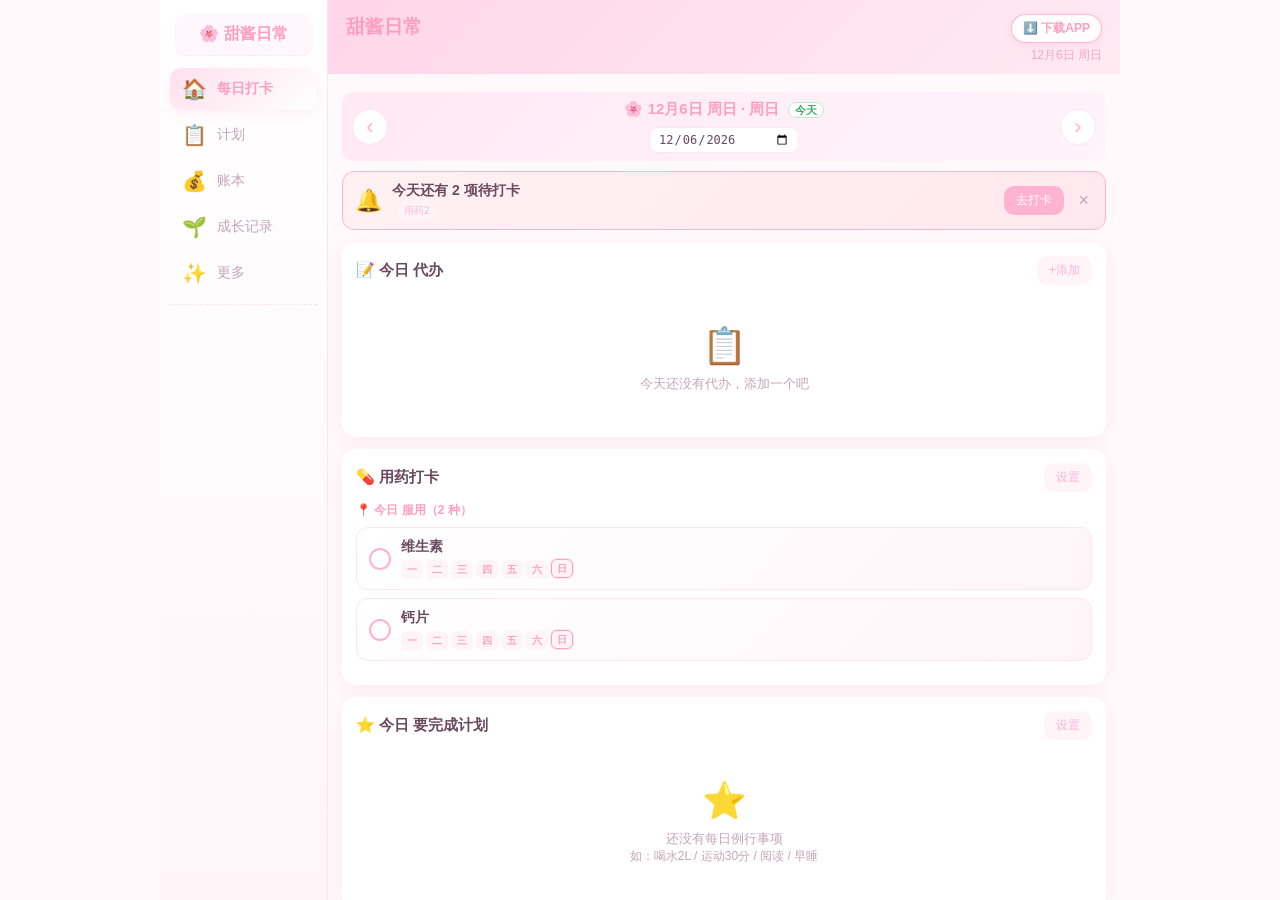
==== commit c4098176: "update index.html v29" ====
--- a/index.html
+++ b/index.html
@@ -5,6159 +5,99 @@
   <meta name="viewport" content="width=device-width, initial-scale=1.0, maximum-scale=1.0, user-scalable=no, viewport-fit=cover" />
   <meta name="theme-color" content="#ff8fab" />
   <meta name="description" content="甜酱的日常记录：打卡、计划、记账、宝宝成长、出门清单、体重、衣物消耗品" />
-  <link rel="manifest" href="data:application/manifest+json,eyJuYW1lIjogIueUnOmFseaXpeW4uCIsICJzaG9ydF9uYW1lIjogIueUnOmFsSIsICJkZXNjcmlwdGlvbiI6ICLnlJzphbHnmoTml6XluLjorrDlvZXvvJrmiZPljaHjgIHorqHliJLjgIHorrDotKbjgIHlrp3lrp3miJDplb/[base64]" />
+  <!-- PWA -->
+  <link rel="manifest" href="manifest.json" />
   <meta name="apple-mobile-web-app-capable" content="yes" />
   <meta name="apple-mobile-web-app-status-bar-style" content="default" />
   <meta name="apple-mobile-web-app-title" content="甜酱日常" />
-  <link rel="apple-touch-icon" href="[data-uri]" />
-  <link rel="icon" type="image/png" sizes="32x32" href="[data-uri]" />
-  <link rel="icon" type="image/png" sizes="192x192" href="[data-uri]" />
+  <link rel="apple-touch-icon" href="apple-touch-icon.png" />
+  <link rel="icon" type="image/png" sizes="32x32" href="favicon.png" />
+  <link rel="icon" type="image/png" sizes="192x192" href="icon-192.png" />
   <title>甜酱日常</title>
-  <style>
-:root {
-  --pink: #ffb3d1;
-  --pink-deep: #ff9ec0;
-  --pink-light: #ffe0ec;
-  --pink-soft: #fff5f9;
-  --pink-mint: #fff7fb;
-  --cream: #fff9fb;
-  --text: #6a4a5e;
-  --text-light: #c4a5b8;
-  --border: #ffe4ee;
-  --green: #9ee0b5;
-  --orange: #ffc499;
-  --red: #ffa6b4;
-  --shadow: 0 4px 16px rgba(255, 158, 192, 0.14);
-}
-
-* {
-  margin: 0;
-  padding: 0;
-  box-sizing: border-box;
-  -webkit-tap-highlight-color: transparent;
-}
-
-html, body {
-  height: 100%;
-  font-family: -apple-system, BlinkMacSystemFont, "PingFang SC", "Microsoft YaHei", sans-serif;
-  background: var(--cream);
-  color: var(--text);
-  font-size: 15px;
-  -webkit-font-smoothing: antialiased;
-}
-
-#app {
-  display: flex;
-  flex-direction: row;
-  height: 100vh;
-  max-width: 960px;
-  margin: 0 auto;
-  background: var(--cream);
-  position: relative;
-}
-
-/* 左侧导航 */
-.side-nav {
-  width: 168px;
-  flex-shrink: 0;
-  background: linear-gradient(180deg, #fff 0%, var(--pink-soft) 100%);
-  border-right: 1px solid var(--border);
-  display: flex;
-  flex-direction: column;
-  padding: 14px 10px 10px;
-  overflow-y: auto;
-}
-.side-nav .nav-brand {
-  font-size: 16px;
-  font-weight: 700;
-  color: var(--pink-deep);
-  text-align: center;
-  padding: 6px 0 12px;
-  border-bottom: 1px dashed var(--border);
-  margin-bottom: 8px;
-  background: var(--pink-mint);
-  border-radius: 12px;
-  margin: 0 4px 12px;
-  padding: 10px 6px;
-}
-.nav-item {
-  background: none;
-  border: none;
-  padding: 11px 12px;
-  display: flex;
-  align-items: center;
-  gap: 10px;
-  color: var(--text-light);
-  cursor: pointer;
-  font-size: 14px;
-  font-weight: 500;
-  border-radius: 12px;
-  transition: all 0.2s;
-  text-align: left;
-  width: 100%;
-  margin-bottom: 4px;
-}
-.nav-item .nav-icon {
-  font-size: 20px;
-  line-height: 1;
-  flex-shrink: 0;
-}
-.nav-item .nav-label { flex: 1; }
-.nav-item:active { background: var(--pink-mint); }
-.nav-item.active {
-  color: var(--pink-deep);
-  background: linear-gradient(135deg, var(--pink-light), #fff);
-  box-shadow: var(--shadow);
-  font-weight: 600;
-}
-
-/* 左侧二级导航（子目录） */
-.sub-nav {
-  margin-top: 6px;
-  padding-top: 8px;
-  border-top: 1px dashed var(--border);
-}
-.sub-nav-title {
-  font-size: 10px;
-  color: var(--text-light);
-  padding: 4px 12px 6px;
-  letter-spacing: 0.5px;
-}
-.sub-nav-item {
-  background: none;
-  border: none;
-  padding: 8px 12px 8px 24px;
-  display: flex;
-  align-items: center;
-  gap: 8px;
-  color: var(--text-light);
-  cursor: pointer;
-  font-size: 13px;
-  border-radius: 10px;
-  transition: all 0.2s;
-  text-align: left;
-  width: 100%;
-  margin-bottom: 2px;
-}
-.sub-nav-item .sn-icon { font-size: 16px; flex-shrink: 0; }
-.sub-nav-item:active { background: var(--pink-mint); }
-.sub-nav-item.active {
-  color: var(--pink-deep);
-  background: var(--pink-soft);
-  font-weight: 600;
-}
-@media (max-width: 560px) {
-  .sub-nav-item { flex-direction: column; padding: 6px 2px; font-size: 9px; text-align: center; justify-content: center; gap: 2px; }
-  .sub-nav-item .sn-icon { font-size: 18px; }
-}
-
-/* 右侧主区 */
-.main-wrap {
-  flex: 1;
-  display: flex;
-  flex-direction: column;
-  min-width: 0;
-}
-
-/* 顶部 */
-.top-bar {
-  padding: 14px 18px 10px;
-  background: linear-gradient(135deg, #ffd6e8 0%, #ffe0ec 50%, #ffeaf2 100%);
-  color: var(--pink-deep);
-  flex-shrink: 0;
-}
-.top-bar h1 {
-  font-size: 19px;
